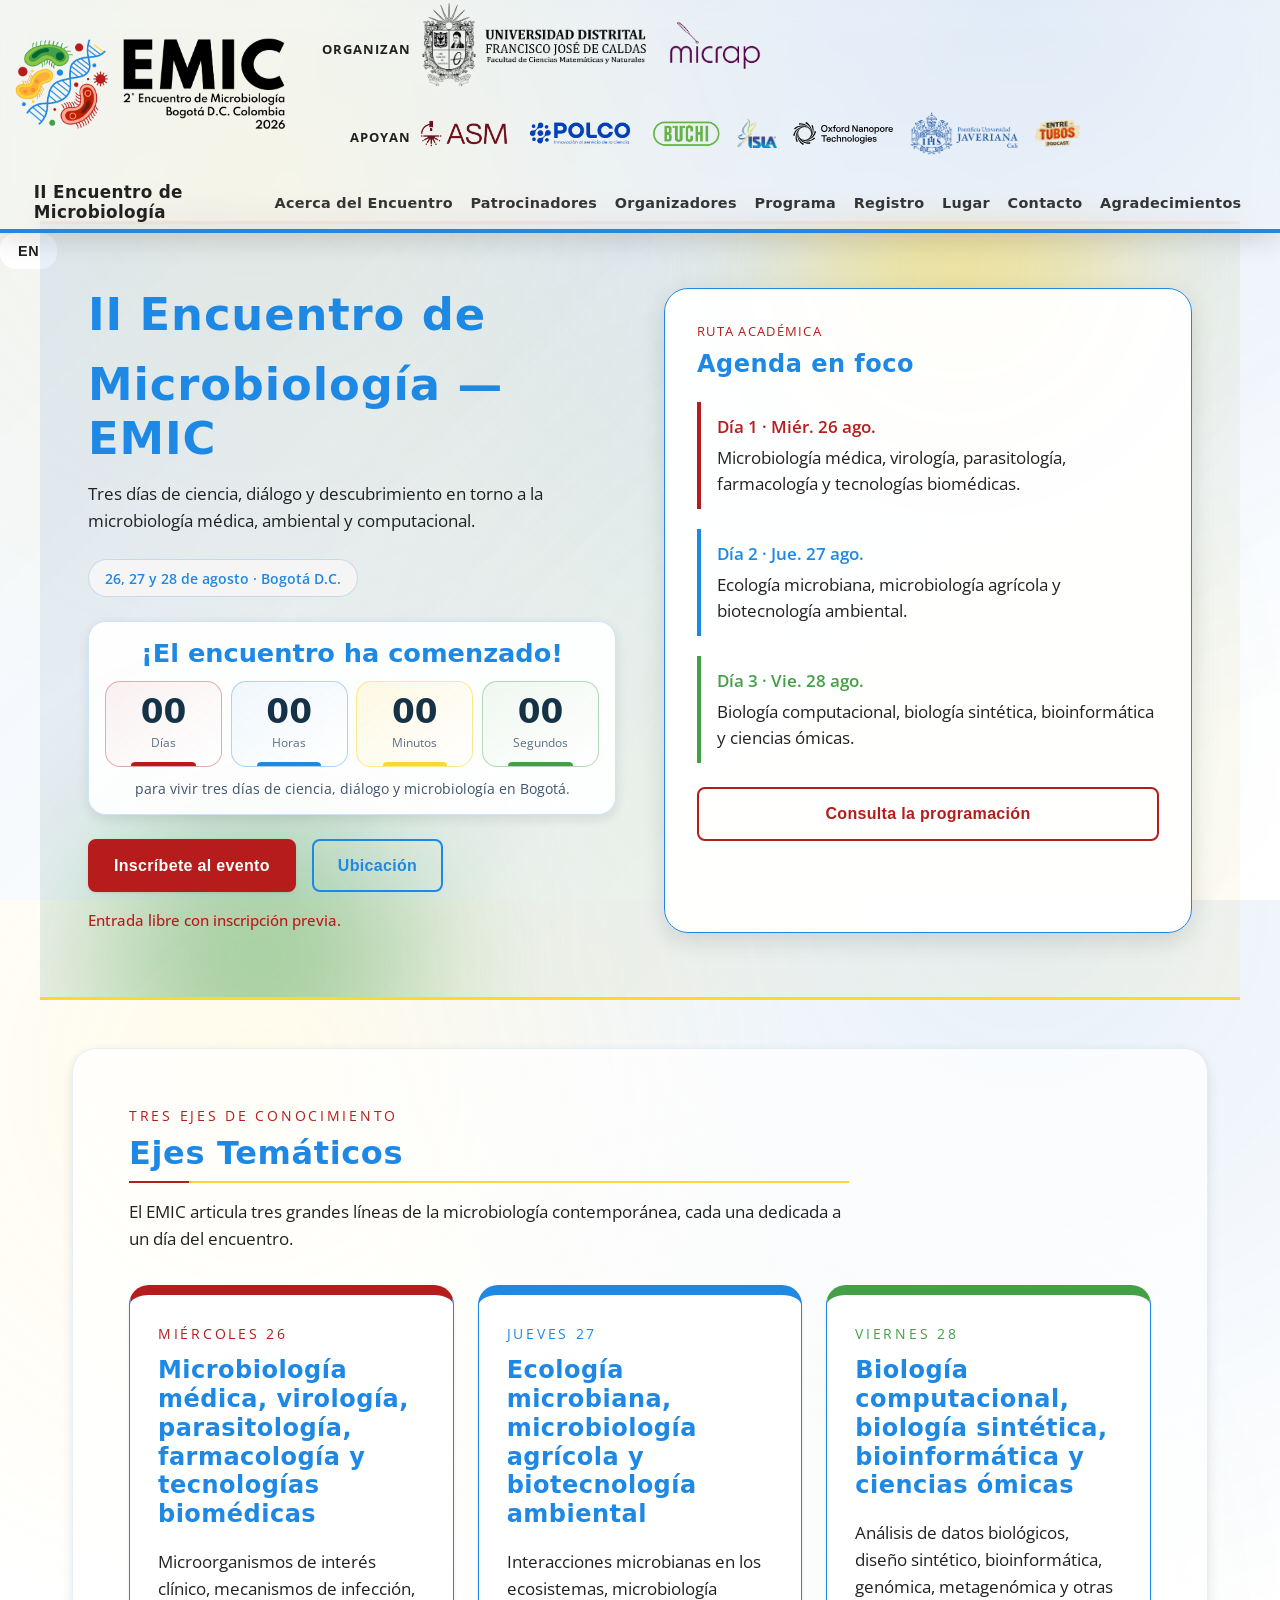
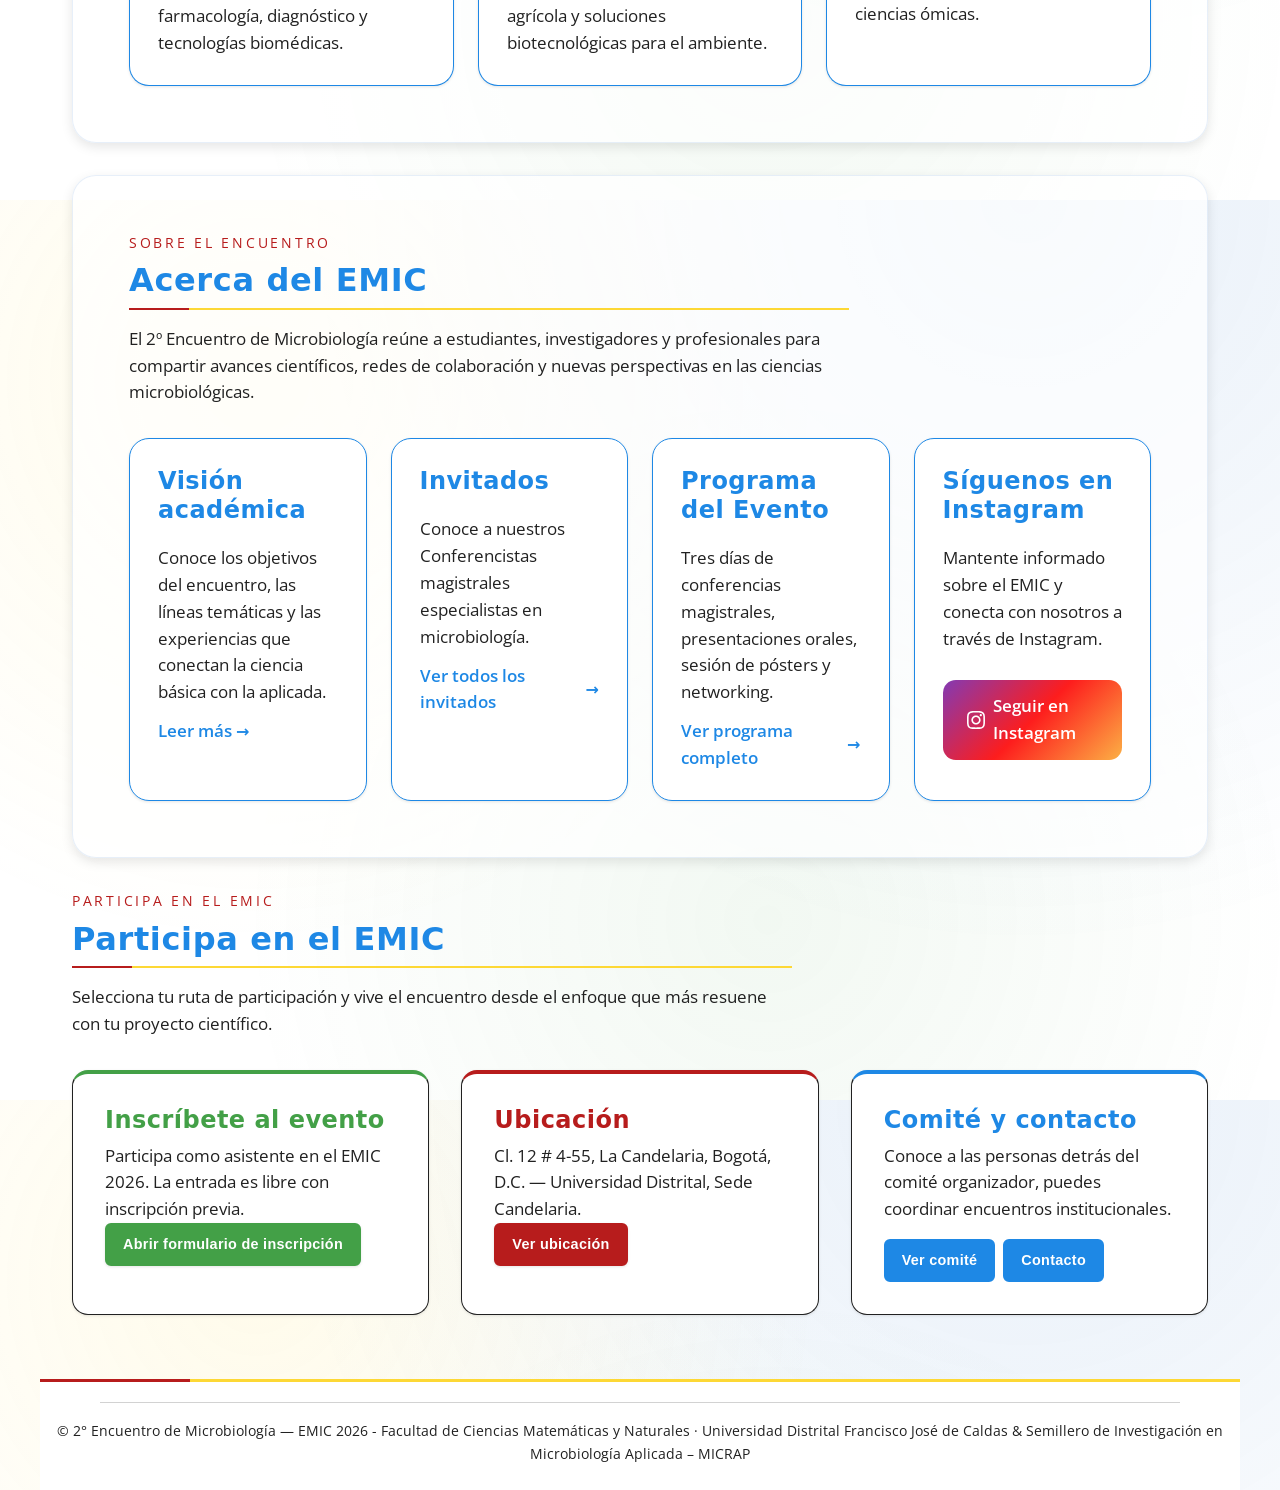
==== docs/index.html @ 9a990c0a "Add files via upload" ====
<!DOCTYPE html>
<html lang="es">
  <head>
    <meta name="google-site-verification" content="OaYf68zBA-YEVvcBliMIGbYDkDjiiesUcR0h8s6vT5M" />
    <meta charset="UTF-8">
    <meta name="viewport" content="width=device-width, initial-scale=1.0">
    <title>EMIC — 2º Encuentro de Microbiología</title>
    <script async src="https://www.googletagmanager.com/gtag/js?id=G-F558G27GN5"></script>
    <script>
      window.dataLayer = window.dataLayer || [];
      function gtag(){dataLayer.push(arguments);}
      gtag('js', new Date());
      gtag('config', 'G-F558G27GN5');
    </script>

  <link rel="preconnect" href="https://fonts.googleapis.com">
  <link rel="preconnect" href="https://fonts.gstatic.com" crossorigin>
  <link href="https://fonts.googleapis.com/css2?family=Montserrat:wght@700;800&family=Open+Sans:wght@400;600&display=swap" rel="stylesheet">

  <link rel="stylesheet" href="styles.css">
  </head>
  
  <body>
    <header>
    <div class="header-logos-container header-logos-emic">

      <div class="logo-emic-box">
        <a href="https://www.instagram.com/emic.col" target="_blank" rel="noopener noreferrer"><img src="images/Emic_Black.png" alt="Logo EMIC II" class="header-logo" style="width: 300px; height: auto;"></a>
      </div>

      <div class="logos-bloques">
        <div class="logos-fila">
          <span class="logos-label">Organizan</span>
          <div class="logos-grupo">
         <a href="https://fnaturales.udistrital.edu.co" target="_blank" rel="noopener noreferrer"><img src="images/UD.png" alt="Universidad Distrital Francisco José de Caldas" class="header-logo logo-organizador" style="width: 230px ;height: auto;"></a>
         <a href="https://www.instagram.com/micrap_ud/" target="_blank" rel="noopener noreferrer"><img src="images/micrap_violet.png" alt="Logo MICRAP" class="header-logo logo-organizador" style="width: 100px ;height: auto;"></a> 
        </div>
        </div>
      <div class="logos-fila">
          <span class="logos-label">Apoyan</span>
           <div class="logos-grupo">
          <a href="https://asm.org" target="_blank" rel="noopener noreferrer"><img src="images/ASM.png" alt="American Society for Microbiology" class="header-logo logo-organizador" style="width: 90px ;height: auto;"></a>
          <a href="https://www.polco.com.co/" target="_blank" rel="noopener noreferrer"><img src="images/polco.png" alt="polco" class="header-logo logo-apoyo" style="width: 110px ;height: auto;"></a>
          <a href="https://www.polco.com.co/marcas" target="_blank" rel="noopener noreferrer"><img src="images/Buchi.png" alt="Logotipo_buchi" class="header-logo logo-apoyo" style="width: 70px ;height: auto;"></a>
          <a href="https://islasas.com/" target="_blank" rel="noopener noreferrer"><img src="images/LOGO ISLA.png" alt="Logotipo_Isla" class="header-logo logo-apoyo" style="width: 40px ;height: auto;"></a>
          <a href="https://islasas.com/catalogo-isla/" target="_blank" rel="noopener noreferrer"><img src="images/oxfordnanopore.svg" alt="Logotipo_Oxford" class="header-logo logo-apoyo" style="width: 100px ;height: auto;"></a>
          <a href="https://www.javerianacali.edu.co/" target="_blank" rel="noopener noreferrer"><img src="images/javeriana" alt="Logotipo_Oxford" class="header-logo logo-apoyo" style="width: 110px ;height: auto;"></a>
          <a href="https://open.spotify.com/show/5naWOFTRKINfM2EwAotxta?si=c60ed6004af44d29" target="_blank" rel="noopener noreferrer"><img src="images/Logotipo_EntreTubosPodcast.png" alt="Logotipo_EntreTubosPodcast" class="header-logo logo-apoyo" style="width: 45px ;height: auto;"></a>

        </div>
        </div> 
      </div>
    </div>

    <nav>
      <div class="nav-brand">
        <a href="index.html"><h3 data-i18n="nav.brand">2° Encuentro de Microbiología</h3></a>
      </div>

      <div class="nav-menu" id="nav-menu">
        <ul>
          <li><a href="acerca.html" data-i18n="nav.about">Acerca</a></li>
        <!--  <li><a href="multimedia.html" data-i18n="nav.media">Medios Visuales</a></li> -->
          <li><a href="patrocinadores.html" data-i18n="nav.sponsor">Patrocinadores</a></li>
         <!-- <li><a href="invitados.html" data-i18n="nav.guests">Invitados</a></li> -->
          <li><a href="comite.html" data-i18n="nav.committee">Organizadores</a></li>
          <li><a href="programa.html" data-i18n="nav.program">Programa</a></li>
          <li><a href="registro.html" data-i18n="nav.register">Registro</a></li>
          <li><a href="lugar.html" data-i18n="nav.location">Lugar</a></li>
          <li><a href="contacto.html" data-i18n="nav.contact">Contacto</a></li>
          <li><a href="agradecimientos.html" data-i18n="nav.agradecimientos">Agradecimientos</a></li>
        </ul>
      </div>
      <div class="nav-toggle" id="nav-toggle">
        <span class="bar"></span><span class="bar"></span><span class="bar"></span>
      </div>
    </nav>
  </header>

    <div class="lang-toggle">
      <button class="lang-btn" id="lang-toggle" aria-label="Switch language">
        <span class="lang-code">ES</span>
      </button>
    </div>  

    <main>

      <!-- HERO -->
      <section class="hero">
        <div class="hero__glow hero__glow--one"></div>
        <div class="hero__glow hero__glow--two"></div>

        <div class="hero__grid">
          <div class="hero__content">
            <h1 data-i18n="home.hero.title">II Encuentro de</h1>
            <h1 data-i18n="home.hero.title2">Microbiología — EMIC</h1>

            <p data-i18n="home.hero.subtitle">
              Tres días de ciencia, diálogo y descubrimiento en torno a la microbiología médica, ambiental y computacional.
            </p>

            <div class="hero__chips">
              <span class="chip" data-i18n="home.hero.chip.date">26, 27 y 28 de agosto · Bogotá D.C.</span>
            </div>

            <!-- CONTADOR REGRESIVO -->
            <div class="countdown" aria-live="polite">
              <p class="countdown__title" data-i18n="home.countdown.title">Faltan solamente</p>

              <div class="countdown__grid" aria-label="Cuenta regresiva para el EMIC 2026">
                <div class="countdown__item">
                  <span class="countdown__value" id="countdown-days">00</span>
                  <span class="countdown__label" data-i18n="home.countdown.days">Días</span>
                </div>

                <div class="countdown__item">
                  <span class="countdown__value" id="countdown-hours">00</span>
                  <span class="countdown__label" data-i18n="home.countdown.hours">Horas</span>
                </div>

                <div class="countdown__item">
                  <span class="countdown__value" id="countdown-minutes">00</span>
                  <span class="countdown__label" data-i18n="home.countdown.minutes">Minutos</span>
                </div>

                <div class="countdown__item">
                  <span class="countdown__value" id="countdown-seconds">00</span>
                  <span class="countdown__label" data-i18n="home.countdown.seconds">Segundos</span>
                </div>
              </div>

              <p class="countdown__text" data-i18n="home.countdown.text">
                para vivir tres días de ciencia, diálogo y microbiología en Bogotá.
              </p>
            </div>

            <div class="cta">
              <a
                class="btn btn--primary"
                href="https://forms.cloud.microsoft/pages/responsepage.aspx?id=74gT1bBqY0OflNVmRKRZcN0ShPMvRe1CgpFfbk8jILRUQVE4VEJOMEJPSzNYQkhDTjdZU1haWFcwTS4u&amp;route=shorturl"
                target="_blank"
                rel="noopener noreferrer"
                data-i18n="home.hero.register"
              >Inscríbete al evento</a>

              <a class="btn btn--outline" href="lugar.html" data-i18n="home.hero.place">Ubicación</a>
            </div>

            <p class="hero__note" data-i18n="home.hero.note">Entrada libre con inscripción previa.</p>
          </div>

          <div class="hero__card">
            <p class="hero__card-eyebrow" data-i18n="home.hero.card.eyebrow">Ruta académica</p>
            <h3 data-i18n="home.hero.card.title">Agenda en foco</h3>

            <ul class="hero__agenda">
              <li class="agenda-day agenda-day--1">
                <span class="agenda__time" data-i18n="home.hero.card.day1.title">Día 1 · Mié. 26 ago.</span>
                <p data-i18n="home.hero.card.day1.text">
                  Microbiología médica, virología, parasitología, farmacología y tecnologías biomédicas.
                </p>
              </li>

              <li class="agenda-day agenda-day--2">
                <span class="agenda__time" data-i18n="home.hero.card.day2.title">Día 2 · Jue. 27 ago.</span>
                <p data-i18n="home.hero.card.day2.text">
                  Ecología microbiana, microbiología agrícola y biotecnología ambiental.
                </p>
              </li>

              <li class="agenda-day agenda-day--3">
                <span class="agenda__time" data-i18n="home.hero.card.day3.title">Día 3 · Vie. 28 ago.</span>
                <p data-i18n="home.hero.card.day3.text">
                  Biología computacional, biología sintética, bioinformática y ciencias ómicas.
                </p>
              </li>
            </ul>

            <a class="btn btn--outline-alt hero__link" href="programa.html" data-i18n="home.hero.card.cta">
              Consulta la programación
            </a>
          </div>
        </div>
      </section>

      <!-- EJES TEMÁTICOS -->
      <section class="section section--muted">
        <div class="section__header">
          <p class="section__eyebrow" data-i18n="home.axes.eyebrow">Tres ejes de conocimiento</p>
          <h2 data-i18n="home.axes.title">Ejes temáticos</h2>
          <p data-i18n="home.axes.text">
            El EMIC articula tres grandes líneas de la microbiología contemporánea, cada una dedicada a un día del encuentro.
          </p>
        </div>

        <div class="feature-grid">
          <div class="feature-card" style="border-top:10px solid var(--emic-red);">
            <div class="card__badge" style="color:var(--emic-red);" data-i18n="home.axes.eje1.badge">Miércoles 26</div>
            <h3 data-i18n="home.axes.eje1.title">
              Microbiología médica, virología, parasitología, farmacología y tecnologías biomédicas
            </h3>
            <p data-i18n="home.axes.eje1.text">
              Microorganismos de interés clínico, mecanismos de infección, farmacología, diagnóstico y tecnologías biomédicas.
            </p>
          </div>

          <div class="feature-card" style="border-top:10px solid var(--emic-blue);">
            <div class="card__badge" style="color:var(--emic-blue);" data-i18n="home.axes.eje2.badge">Jueves 27</div>
            <h3 data-i18n="home.axes.eje2.title">
              Ecología microbiana, microbiología agrícola y biotecnología ambiental
            </h3>
            <p data-i18n="home.axes.eje2.text">
              Interacciones microbianas en los ecosistemas, microbiología agrícola y soluciones biotecnológicas para el ambiente.
            </p>
          </div>

          <div class="feature-card" style="border-top:10px solid var(--emic-green);">
            <div class="card__badge" style="color:var(--emic-green);" data-i18n="home.axes.eje3.badge">Viernes 28</div>
            <h3 data-i18n="home.axes.eje3.title">
              Biología computacional, biología sintética, bioinformática y ciencias ómicas
            </h3>
            <p data-i18n="home.axes.eje3.text">
              Análisis de datos biológicos, diseño sintético, bioinformática, genómica, metagenómica y otras ciencias ómicas.
            </p>
          </div>
        </div>
      </section>

      <!-- ACERCA -->
      <section class="section section--muted" style="margin-top:2rem;">
        <div class="section__header">
          <p class="section__eyebrow" data-i18n="home.about.eyebrow">Sobre el encuentro</p>
          <h2 data-i18n="home.about.title">Acerca del EMIC</h2>
          <p data-i18n="home.about.text">El 2º Encuentro de Microbiología reúne a estudiantes, investigadores y profesionales para compartir avances científicos, redes de colaboración y nuevas perspectivas en las ciencias microbiológicas.</p>
        </div>
        <div class="feature-grid">
          <a class="feature-card" href="acerca.html">
            <h3 data-i18n="home.about.card1.title">Visión académica</h3>
            <p data-i18n="home.about.card1.text">Conoce los objetivos del encuentro, las líneas temáticas y las experiencias que conectan la ciencia básica con la aplicada.</p>
            <span class="feature-card__link" data-i18n="home.about.card1.link">Leer más</span>
          </a>
          <a class="feature-card" href="invitados.html">
            <h3 data-i18n="home.guests.title">Invitados</h3>
            <p data-i18n="home.guests.text">Conoce a nuestros conferencistas magistrales especialistas en microbiología.</p>
            <span class="feature-card__link" data-i18n="home.guests.view">Ver invitados</span>
          </a>
          <a class="feature-card" href="programa.html">
            <h3 data-i18n="home.program.title">Programa del Evento</h3>
            <p data-i18n="home.program.text">Tres días de conferencias magistrales, presentaciones orales, sesión de pósters y networking.</p>
            <span class="feature-card__link" data-i18n="home.program.view">Ver programa completo</span>
            </a>
        
 
    <div class="feature-card" style="cursor:default;">
            <h3 data-i18n="home.participate.instagram.title">Síguenos en Instagram</h3>
            <p data-i18n="home.participate.instagram.text">Mantente informado sobre el EMIC y conecta con nosotros a través de Instagram</p>
             <a href="https://www.instagram.com/emic.col/" target="_blank" rel="noopener noreferrer" class="instagram-btn" data-i18n="location.instagram.btn">
          <svg xmlns="http://www.w3.org/2000/svg" viewBox="0 0 24 24" aria-hidden="true">
            <path d="M12 2.163c3.204 0 3.584.012 4.85.07 3.252.148 4.771 1.691 4.919 4.919.058 1.265.069 1.645.069 4.849 0 3.205-.012 3.584-.069 4.849-.149 3.225-1.664 4.771-4.919 4.919-1.266.058-1.644.07-4.85.07-3.204 0-3.584-.012-4.849-.07-3.26-.149-4.771-1.699-4.919-4.92-.058-1.265-.07-1.644-.07-4.849 0-3.204.013-3.583.07-4.849.149-3.227 1.664-4.771 4.919-4.919 1.266-.057 1.645-.069 4.849-.069zm0-2.163c-3.259 0-3.667.014-4.947.072-4.358.2-6.78 2.618-6.98 6.98-.059 1.281-.073 1.689-.073 4.948 0 3.259.014 3.668.072 4.948.2 4.358 2.618 6.78 6.98 6.98 1.281.058 1.689.072 4.948.072 3.259 0 3.668-.014 4.948-.072 4.354-.2 6.782-2.618 6.979-6.98.059-1.28.073-1.689.073-4.948 0-3.259-.014-3.667-.072-4.947-.196-4.354-2.617-6.78-6.979-6.98-1.281-.059-1.69-.073-4.949-.073zm0 5.838c-3.403 0-6.162 2.759-6.162 6.162s2.759 6.163 6.162 6.163 6.162-2.759 6.162-6.163c0-3.403-2.759-6.162-6.162-6.162zm0 10.162c-2.209 0-4-1.79-4-4 0-2.209 1.791-4 4-4s4 1.791 4 4c0 2.21-1.791 4-4 4zm6.406-11.845c-.796 0-1.441.645-1.441 1.44s.645 1.44 1.441 1.44c.795 0 1.439-.645 1.439-1.44s-.644-1.44-1.439-1.44z"/>
          </svg>
          Seguir en Instagram
          </a>
            </div>
          </div>
      </section>

      <!-- PARTICIPA -->
      <section class="section section--participate">
        <div class="section__header">
          <p class="section__eyebrow" data-i18n="home.participate.eyebrow">Participa en el EMIC</p>
          <h2 data-i18n="home.participate.title">Participa en el EMIC</h2>
          <p data-i18n="home.participate.text">Selecciona tu ruta de participación y vive el encuentro desde el enfoque que más resuene con tu proyecto científico.</p>
        </div>

        <div class="grid grid-3">
         <div class="card card--accent" style="--color-accent: #43A047; --accent-color: #43A047; border-top: 4px solid #43A047 !important;">
            <h3 data-i18n="home.participate.registration.title" style="color: #43A047 !important;">Inscríbete al evento</h3>
            <p data-i18n="home.participate.registration.text" style="color: #212121 !important;">
              Participa como asistente en el EMIC 2026. La entrada es libre con inscripción previa.
            </p>
            <a
              class="btn btn--primary btn--sm"
              href="https://forms.cloud.microsoft/pages/responsepage.aspx?id=74gT1bBqY0OflNVmRKRZcN0ShPMvRe1CgpFfbk8jILRUQVE4VEJOMEJPSzNYQkhDTjdZU1haWFcwTS4u&amp;route=shorturl"
              target="_blank"
              rel="noopener noreferrer"
              data-i18n="home.participate.registration.more"
              style="background-color: #43A047 !important; border-color: #43A047 !important; color: white !important;"
            >Abrir formulario de inscripción</a>
          </div>

         <div class="card card--accent" style="--color-accent: #B71C1C; --accent-color: #B71C1C; border-top: 4px solid #B71C1C !important;">
            <h3 data-i18n="home.participate.location.title" style="color: #B71C1C !important;">Ubicación</h3>
            <p data-i18n="home.participate.location.text" style="color: #212121 !important;">
              Cl. 12 # 4-55, La Candelaria, Bogotá, D.C. — Universidad Distrital, Sede Candelaria.
            </p>
            <a
              class="btn btn--primary btn--sm"
              href="lugar.html"
              data-i18n="home.participate.location.view"
              style="background-color: #B71C1C !important; border-color: #B71C1C !important; color: white !important;"
            >Ver ubicación</a>
          </div>

         <div class="card card--accent" style="--color-accent: #1E88E5; --accent-color: #1E88E5; border-top: 4px solid #1E88E5 !important;">
    <h3 data-i18n="home.participate.committee.title" style="color: #1E88E5 !important;">Comité y contacto</h3>
            <p data-i18n="home.participate.committee.text" style="color: #212121 !important;" >Conoce a las personas detrás del comité organizador, puedes coordinar encuentros institucionales.</p>
            <div class="card__links">
              <a class="btn btn--outline btn--sm" href="comite.html"   data-i18n="home.participate.committee.link1"
              style="background-color: #1E88E5 !important; border-color: #1E88E5 !important; color: white !important;">
            Ver comité</a>
              <a class="btn btn--outline btn--sm" href="contacto.html" data-i18n="home.participate.committee.link2"
                          style="background-color: #1E88E5 !important; border-color: #1E88E5 !important; color: white !important;">
            Contacto</a>
            </div>
          </div>
        </div>
      </section>

    </main>

    <footer style="padding: 20px 0; text-align: center; width: 100%;">
    <hr style="border: none; border-top: 1px solid #212121; opacity: 0.2; margin: 0 auto 1rem auto; width: 90%;">
    <div style="font-family: 'Open Sans', Arial, sans-serif; color: #616161; font-size: 14px;">
      <p data-i18n="footer.copyright" style="margin: 5px 0;">© 2° Encuentro de Microbiología — EMIC 2026 -Facultad de Ciencias Matemáticas y Naturales · Universidad Distrital Francisco José de Caldas & Semillero de Investigación en Microbiología Aplicada – MICRAP</p>
    </div>
  </footer>

    <script>
      const translations = {
        es: {
          'nav.brand': 'II Encuentro de Microbiología',
          'nav.about': 'Acerca del Encuentro',
          'nav.media': 'Medios Visuales',
          'nav.sponsor': 'Patrocinadores',
          'nav.guests': 'Invitados',
          'nav.program': 'Programa',
          'nav.register': 'Registro',
          'nav.location': 'Lugar',
          'nav.committee': 'Organizadores',
          'nav.contact': 'Contacto',
          'nav.agradecimientos': 'Agradecimientos',
          
          'home.hero.title': ' II Encuentro de',
          'home.hero.title2': 'Microbiología — EMIC',
          'home.hero.subtitle': 'Tres días de ciencia, diálogo y descubrimiento en torno a la microbiología médica, ambiental y computacional.',
          'home.hero.chip.date': '26, 27 y 28 de agosto · Bogotá D.C.',
          'home.hero.chip.orgs': 'EMIC · Encuentro de Microbiología',
          'home.countdown.title': 'Faltan solamente',
          'home.countdown.started': '¡El encuentro ha comenzado!',
          'home.countdown.days': 'Días',
          'home.countdown.hours': 'Horas',
          'home.countdown.minutes': 'Minutos',
          'home.countdown.seconds': 'Segundos',
          'home.countdown.text': 'para vivir tres días de ciencia, diálogo y microbiología en Bogotá.',
          'home.hero.stat1.value': '+12', 'home.hero.stat1.label': 'Ponencias magistrales',
          'home.hero.stat2.value': '+20', 'home.hero.stat2.label': 'Ponencias orales',
          'home.hero.stat3.value': '03', 'home.hero.stat3.label': 'Sesiones de póster, una por eje',
          'home.hero.card.eyebrow': 'Ruta académica',
          'home.hero.card.title': 'Agenda en foco',
          'home.hero.card.day1.title': 'Día 1 · Miér. 26 ago.',
          'home.hero.card.day1.text': 'Microbiología médica, virología, parasitología, farmacología y tecnologías biomédicas.',
          'home.hero.card.day2.title': 'Día 2 · Jue. 27 ago.',
          'home.hero.card.day2.text': 'Ecología microbiana, microbiología agrícola y biotecnología ambiental.',
          'home.hero.card.day3.title': 'Día 3 · Vie. 28 ago.',
          'home.hero.card.day3.text': 'Biología computacional, biología sintética, bioinformática y ciencias ómicas.',
          'home.hero.card.cta': 'Consulta la programación',
          'home.hero.register': 'Inscríbete al evento',
          'home.hero.program': 'Ver programa',
          'home.hero.place': 'Ubicación',
          'home.hero.note': 'Entrada libre con inscripción previa.',
          'home.axes.eyebrow': 'Tres ejes de conocimiento',
          'home.axes.title': 'Ejes Temáticos',
          'home.axes.text': 'El EMIC articula tres grandes líneas de la microbiología contemporánea, cada una dedicada a un día del encuentro.',
          'home.axes.eje1.badge': 'Miércoles 26',
          'home.axes.eje1.title': 'Microbiología médica, virología, parasitología, farmacología y tecnologías biomédicas',
          'home.axes.eje1.text': 'Microorganismos de interés clínico, mecanismos de infección, farmacología, diagnóstico y tecnologías biomédicas.',
          'home.axes.eje2.badge': 'Jueves 27',
          'home.axes.eje2.title': 'Ecología microbiana, microbiología agrícola y biotecnología ambiental',
          'home.axes.eje2.text': 'Interacciones microbianas en los ecosistemas, microbiología agrícola y soluciones biotecnológicas para el ambiente.',
          'home.axes.eje3.badge': 'Viernes 28',
          'home.axes.eje3.title': 'Biología computacional, biología sintética, bioinformática y ciencias ómicas',
          'home.axes.eje3.text': 'Análisis de datos biológicos, diseño sintético, bioinformática, genómica, metagenómica y otras ciencias ómicas.',
          'home.about.eyebrow': 'Sobre el encuentro',
          'home.about.title': 'Acerca del EMIC',
          'home.about.text': 'El 2º Encuentro de Microbiología reúne a estudiantes, investigadores y profesionales para compartir avances científicos, redes de colaboración y nuevas perspectivas en las ciencias microbiológicas.',
          'home.about.card1.title': 'Visión académica',
          'home.about.card1.text': 'Conoce los objetivos del encuentro, las líneas temáticas y las experiencias que conectan la ciencia básica con la aplicada.',
          'home.about.card1.link': 'Leer más',
          'home.guests.title': 'Invitados',
          'home.guests.text': 'Conoce a nuestros Conferencistas magistrales especialistas en microbiología.',
          'home.guests.view': 'Ver todos los invitados',
          'home.program.title': 'Programa del Evento',
          'home.program.text': 'Tres días de conferencias magistrales, presentaciones orales, sesión de pósters y networking.',
          'home.program.view': 'Ver programa completo',
          'home.participate.instagram.title': 'Síguenos en Instagram',
          'home.participate.instagram.text': 'Mantente informado sobre el EMIC y conecta con nosotros a través de Instagram.',
          'home.location.instagram.btn': 'Seguir en Instagram',
          
          'home.participate.eyebrow': 'Participa en el EMIC',
          'home.participate.title': 'Participa en el EMIC',


          'home.participate.text': 'Selecciona tu ruta de participación y vive el encuentro desde el enfoque que más resuene con tu proyecto científico.',
          'home.participate.registration.title': 'Inscríbete al evento',
          'home.participate.registration.text': 'Participa como asistente en el EMIC 2026. La entrada es libre con inscripción previa.',
          'home.participate.registration.more': 'Abrir formulario de inscripción',
          'home.participate.location.title': 'Ubicación',
          'home.participate.location.text': 'Cl. 12 # 4-55, La Candelaria, Bogotá, D.C. — Universidad Distrital, Sede Candelaria.',
          'home.participate.location.view': 'Ver ubicación',
          'home.participate.committee.title': 'Comité y contacto',
          'home.participate.committee.text': 'Conoce a las personas detrás del comité organizador, puedes coordinar encuentros institucionales.',
          'home.participate.committee.link1': 'Ver comité',
          'home.participate.committee.link2': 'Contacto',
         'footer.copyright':  '© 2° Encuentro de Microbiología — EMIC 2026 - Facultad de Ciencias Matemáticas y Naturales · Universidad Distrital Francisco José de Caldas & Semillero de Investigación en Microbiología Aplicada – MICRAP',
        },
        en: {
          'nav.brand':     '2° Microbiology Meeting',
        'nav.about':       'About the Meeting',
        'nav.media':       'Visual Media',
        'nav.sponsor':     'Sponsors',
        'nav.guests':      'Guests',
        'nav.program':     'Program',
        'nav.register':    'Registration',
        'nav.location':    'Location',
        'nav.committee':   'Organizers',
        'nav.contact':     'Contact',
        'nav.agradecimientos': 'Acknowledgments',

          'home.hero.title': '2nd Microbiology',
          'home.hero.title2': 'Meeting — EMIC',
          'home.hero.subtitle': 'Three days of science, dialogue and discovery around medical, environmental and computational microbiology.',
          'home.hero.chip.date': 'August 26, 27 & 28 · Bogotá D.C.',
          'home.hero.chip.orgs': 'EMIC · Microbiology Meeting',
          'home.countdown.title': 'Time remaining',
          'home.countdown.started': 'The meeting has begun!',
          'home.countdown.days': 'Days',
          'home.countdown.hours': 'Hours',
          'home.countdown.minutes': 'Minutes',
          'home.countdown.seconds': 'Seconds',
          'home.countdown.text': 'until three days of science, dialogue and microbiology in Bogotá.',
          'home.hero.stat1.value': '+12', 'home.hero.stat1.label': 'Keynote presentations',
          'home.hero.stat2.value': '+20', 'home.hero.stat2.label': 'Oral presentations',
          'home.hero.stat3.value': '03', 'home.hero.stat3.label': 'Poster sessions, one per track',
          'home.hero.card.eyebrow': 'Academic track',
          'home.hero.card.title': 'Agenda highlights',
          'home.hero.card.day1.title': 'Day 1 · Wed. Aug. 26',
          'home.hero.card.day1.text': 'Medical microbiology, virology, parasitology, pharmacology and biomedical technologies.',
          'home.hero.card.day2.title': 'Day 2 · Thu. Aug. 27',
          'home.hero.card.day2.text': 'Microbial ecology, agricultural microbiology and environmental biotechnology.',
          'home.hero.card.day3.title': 'Day 3 · Fri. Aug. 28',
          'home.hero.card.day3.text': 'Computational biology, synthetic biology, bioinformatics and omics sciences.',
          'home.hero.card.cta': 'View the program',
          'home.hero.register': 'Register for the event',
          'home.hero.program': 'View program',
          'home.hero.place': 'Location',
          'home.hero.note': 'Free admission with prior registration.',
          'home.axes.eyebrow': 'Three areas of knowledge',
          'home.axes.title': 'Thematic Tracks',
          'home.axes.text': 'EMIC brings together three major lines of contemporary microbiology, each dedicated to one day of the meeting.',
          'home.axes.eje1.badge': 'Wednesday 26',
          'home.axes.eje1.title': 'Medical microbiology, virology, parasitology, pharmacology and biomedical technologies',
          'home.axes.eje1.text': 'Clinically relevant microorganisms, infection mechanisms, pharmacology, diagnostics and biomedical technologies.',
          'home.axes.eje2.badge': 'Thursday 27',
          'home.axes.eje2.title': 'Microbial ecology, agricultural microbiology and environmental biotechnology',
          'home.axes.eje2.text': 'Microbial interactions in ecosystems, agricultural microbiology and biotechnological solutions for the environment.',
          'home.axes.eje3.badge': 'Friday 28',
          'home.axes.eje3.title': 'Computational biology, synthetic biology, bioinformatics and omics sciences',
          'home.axes.eje3.text': 'Biological data analysis, synthetic design, bioinformatics, genomics, metagenomics and other omics sciences.',
          'home.about.eyebrow': 'About the meeting',
          'home.about.title': 'About EMIC',
          'home.about.text': 'The 2nd Microbiology Meeting brings together students, researchers and professionals to share advances, networks and new perspectives in microbiological sciences.',
          'home.about.card1.title': 'Academic vision',
          'home.about.card1.text': 'Learn about the meeting objectives, thematic tracks and experiences connecting basic and applied science.',
          'home.about.card1.link': 'Read more',
          'home.guests.title': 'Guests',
          'home.guests.text': 'Meet our keynote speakers, who are specialists in microbiology.',
          'home.guests.view': 'View all guests',
          'home.program.title': 'Event Program',
          'home.program.text': 'Three days of keynote lectures, oral presentations, poster sessions and networking.',
          'home.program.view': 'View full program',

          'home.participate.instagram.title': 'Follow us on Instagram',
          'home.participate.instagram.text': 'Stay informed about EMIC and connect with us on Instagram.',
          'home.location.instagram.btn': 'Follow on Instagram',

          'home.participate.text': 'Choose your participation path and experience the meeting from the perspective that best resonates with your scientific project.',
          'home.participate.registration.title': 'Register for the event',
          'home.participate.registration.text': 'Attend EMIC 2026 free of charge with prior registration.',
          'home.participate.registration.more': 'Open registration form',
          'home.participate.location.title': 'Location',
          'home.participate.location.text': 'Cl. 12 # 4-55, La Candelaria, Bogotá, D.C. — Universidad Distrital, Candelaria Campus.',
          'home.participate.location.view': 'View location',
          'home.participate.committee.title': 'Committee and Contact',
          'home.participate.committee.text': 'Meet the people behind the organizing committee and coordinate institutional meetings.',
          'home.participate.committee.link1': 'View committee',
          'home.participate.committee.link2': 'Contact',
          'footer.copyright': '© 2nd Microbiology Meeting — EMIC 2026 - Facultad de Ciencias Matemáticas y Naturales · Universidad Distrital Francisco José de Caldas & Semillero de Investigación en Microbiología Aplicada – MICRAP',
        }
      };

      // Inicio del EMIC: 26 de agosto de 2026 a las 8:00 a. m., hora de Bogotá.
      // Para cambiar la hora, modifica únicamente esta fecha ISO.
      const EVENT_START = new Date('2026-08-26T08:00:00-05:00').getTime();
      let countdownTimer = null;

      function updateCountdown() {
        const distance = EVENT_START - Date.now();
        const remaining = Math.max(0, distance);

        const days = Math.floor(remaining / (1000 * 60 * 60 * 24));
        const hours = Math.floor((remaining / (1000 * 60 * 60)) % 24);
        const minutes = Math.floor((remaining / (1000 * 60)) % 60);
        const seconds = Math.floor((remaining / 1000) % 60);

        const values = {
          'countdown-days': days,
          'countdown-hours': hours,
          'countdown-minutes': minutes,
          'countdown-seconds': seconds
        };

        Object.entries(values).forEach(([id, value]) => {
          const element = document.getElementById(id);
          if (element) element.textContent = String(value).padStart(2, '0');
        });

        const title = document.querySelector('[data-i18n="home.countdown.title"]');
        if (title && distance <= 0) {
          title.textContent = translations[currentLang]?.['home.countdown.started'] || '¡El encuentro ha comenzado!';
        }

        if (distance <= 0 && countdownTimer) {
          clearInterval(countdownTimer);
          countdownTimer = null;
        }
      }

      function getSavedLanguage() {
        try {
          return localStorage.getItem('lang') || 'es';
        } catch (error) {
          return 'es';
        }
      }

      function saveLanguage(lang) {
        try {
          localStorage.setItem('lang', lang);
        } catch (error) {
          // La traducción sigue funcionando aunque el navegador bloquee localStorage.
        }
      }

      let currentLang = getSavedLanguage();
    document.documentElement.lang = currentLang;

    function translate(lang) {
      const elements = document.querySelectorAll('[data-i18n]');
      elements.forEach(element => {
        const key = element.getAttribute('data-i18n');
        if (translations[lang] && translations[lang][key]) {
          element.innerHTML = translations[lang][key];
        }
      });

      const langBtn = document.getElementById('lang-toggle');
      if (langBtn) {
        const langCode = langBtn.querySelector('.lang-code');
        if (langCode) langCode.textContent = lang === 'es' ? 'EN' : 'ES';
      }

      document.documentElement.lang = lang;
      saveLanguage(lang);
      updateCountdown();
    }

    translate(currentLang);
    countdownTimer = window.setInterval(updateCountdown, 1000);

    const langToggle = document.getElementById('lang-toggle');
    if (langToggle) {
      langToggle.addEventListener('click', () => {
        currentLang = currentLang === 'es' ? 'en' : 'es';
        translate(currentLang);
      });
    }

    const navToggle = document.getElementById('nav-toggle');
    const navMenu = document.getElementById('nav-menu');

    if (navToggle && navMenu) {
      navToggle.addEventListener('click', () => {
        navMenu.classList.toggle('active');
        navToggle.classList.toggle('active');
      });
    }

    document.querySelectorAll('.nav-menu a').forEach(link => {
      link.addEventListener('click', () => {
        if (navMenu) navMenu.classList.remove('active');
        if (navToggle) navToggle.classList.remove('active');
      });
    });

    document.addEventListener('click', (e) => {
      if (navMenu && navToggle && !navMenu.contains(e.target) && !navToggle.contains(e.target) && (!langToggle || !langToggle.contains(e.target))) {
        navMenu.classList.remove('active');
        navToggle.classList.remove('active');
      }
    });
    document.querySelectorAll('.agenda-day').forEach(day => {
  day.addEventListener('click', () => {
    document.querySelectorAll('.agenda-day').forEach(item => {
      item.classList.remove('is-selected');
    });

    day.classList.add('is-selected');
  });
});
    </script>
  </body>
---- docs/styles.css ----
/* ====== Variables y resets ====== */
:root {
  /* ── Paleta EMIC II (extraída del logo oficial) ── */
  --white:          #FFFFFF;
  --black:          #000000;

  /* Colores del logo EMIC */
  --emic-red:       #B71C1C;   /* letra "E" */
  --emic-blue:      #1E88E5;   /* letra "M" / hélice ADN */
  --emic-yellow:    #FDD835;   /* letra "I" */
  --emic-green:     #43A047;   /* letra "C" */

  /* Compatibilidad con variables antiguas */
  --red-dark:       var(--emic-red);
  --blue-dark:      var(--emic-blue);
  --yellow-bright:  var(--emic-yellow);
  --green-bright:   var(var--emic-green);

  /* Neutros - Modo Claro */
  --neutral-50:  #FFFFFF;
  --neutral-400: #F5F5F5;
  --neutral-800: #616161;
  --neutral-900: #212121;

  /* Header oscuro – tono Negro profundo EMIC */
:root {
  --header-bg:   #212121;
  --header-text: #FFFFFF;
}

  /* Tokens de uso - Modo Claro */
  --bg-page:        var(--neutral-50);
  --bg-section:     var(--neutral-900);
  --bg-card:        var(--white);
  --accent-main:    var(--emic-blue);
  --accent-alt:     var(--emic-red);
  --accent-soft:    var(--emic-green);
  --accent-yellow:  var(--emic-yellow);
  --text-main:      var(--neutral-900);
  --text-muted:     var(--neutral-900);
  --border-soft:    var(--neutral-900);
  --border-light:   rgba(21, 101, 192, 0.15);
  --shadow-sm:      0 1px 3px rgba(0, 0, 0, 0.1);
  --shadow-md:      0 4px 12px rgba(0, 0, 0, 0.1);
  --shadow-lg:      0 8px 24px rgba(0, 0, 0, 0.12);
}

* { 
  box-sizing: border-box; 
  margin: 0; 
  padding: 0; 
}

html, body { 
  height: 100%; 
}

body {
  font-family: "Open Sans", system-ui, -apple-system, "Open Sans", sans-serif;
  line-height: 1.6;
  color: var(--text-main);
  background: var(--bg-page);
  background-image:
    radial-gradient(circle at 20% 20%, rgba(253, 216, 53, 0.10), transparent 45%),
    radial-gradient(circle at 80% 0%, rgba(21, 101, 192, 0.10), transparent 55%),
    radial-gradient(circle at 60% 80%, rgba(67, 160, 71, 0.07), transparent 50%);
  position: relative;
  overflow-x: hidden;
  font-size: 1.05rem;
}

body::before {
  content: '';
  position: fixed;
  inset: 0;
  background: linear-gradient(135deg, rgba(21, 101, 192, 0.07), rgba(0, 0, 0, 0));
  opacity: 0.8;
  pointer-events: none;
  z-index: -1;
}

/* Fondo limpio sin elementos decorativos - diseño académico */
html, body { 
  height: 100%; 
}

body {
  font-family: "Open Sans", system-ui, -apple-system, sans-serif;
  line-height: 1.6;
  color: var(--text-main);
  background: var(--bg-page);
  background-image:
    radial-gradient(circle at 20% 20%, rgba(253, 216, 53, 0.10), transparent 45%),
    radial-gradient(circle at 80% 0%, rgba(21, 101, 192, 0.10), transparent 55%),
    radial-gradient(circle at 60% 80%, rgba(67, 160, 71, 0.07), transparent 50%);
  position: relative;
  overflow-x: hidden;
  font-size: 1.05rem;
}

body::before {
  content: '';
  position: fixed;
  inset: 0;
  background: linear-gradient(135deg, rgba(21, 101, 192, 0.07), rgba(0, 0, 0, 0));
  opacity: 0.8;
  pointer-events: none;
  z-index: -1;
}

/* ====== Tipografías ====== */

/* Títulos y navegación */
h1, h2, h3, h4, h5, h6, nav a {
  font-family: "Montserrat Bold", system-ui, -apple-system, sans-serif;
  letter-spacing: 0.02em;
  line-height: 1.2;
}

/* Título principal */
h1 { 
  font-size: clamp(2rem, 4vw, 2.8rem);
  margin-bottom: 1rem;
  color: var(--accent-main);
  font-weight: 700;
}

/* Subtítulos principales */
h2 { 
  font-size: clamp(1.6rem, 3vw, 2rem);
  margin-bottom: 1rem;
  color: var(--accent-main);
  font-weight: 700;
  border-bottom: 2px solid var(--yellow-bright);
  padding-bottom: 0.5rem;
  position: relative;
}

h2::after {
  content: '';
  position: absolute;
  bottom: -2px;
  left: 0;
  width: 60px;
  height: 2px;
  background: var(--red-dark);
}

/* Subtítulos secundarios */
h3 {
  font-size: clamp(1.3rem, 2.5vw, 1.5rem);
  margin-bottom: 0.5rem;
  color: var(--accent-main);
  font-weight: 700;
}

/* Cuerpo de texto */
p { 
  font-family: "Open Sans", system-ui, -apple-system, sans-serif;
  color: var(--text-muted);
  font-size: 1.05rem;
}

/* Footer y textos adicionales */
footer, .org-logos-text {
  font-family: "Open Sans", system-ui, -apple-system, sans-serif;
}

/* ====== Navbar - Header oscuro ====== */
header {
  position: sticky; 
  top: 0; 
  z-index: 50;
  background: var(--header-bg);
  backdrop-filter: blur(15px);
  border-bottom: 4px solid #1E88E5;
  box-shadow: var(--shadow-lg);
}

.header-logos {
  max-width: 1200px;
  margin: 0 auto;
  padding: 1.5rem 2rem 1rem;
  border-bottom: 1px solid rgba(255, 255, 255, 0.1);
  position: relative;
  display: flex;
  justify-content: space-between;
  align-items: center;
}

.header-logos::after {
  content: '';
  position: absolute;
  bottom: 0;
  left: 0;
  width: 100px;
  height: 2px;
  background: var(--yellow-bright);
}

.header-logos-container {
  display: flex;
  align-items: center;
  justify-content: center;
  gap: 2rem;
  flex-wrap: wrap;
  width: 100%;
}

.logos-grupo {
  display: flex;
  align-items: center;
  gap: 1rem;
  flex-wrap: wrap;
}

.logos-label {
  color: #212121;
  font-weight: 700;
  font-size: 0.8rem;
  text-transform: uppercase;
  letter-spacing: 0.08em;
}

.logos-separador {
  width: 1px;
  height: 60px;
  background: rgba(255, 255, 255, 0.35);
}

/* ====== Ajuste de distribución header EMIC II ====== */

.header-logos-emic {
  display: flex;
  align-items: center;
  justify-content: center;
  gap: 1rem;
  flex-wrap: nowrap;
  width: 100%;
}

.logo-emic-box {
  flex: 0 0 220px;
  display: flex;
  align-items: center;
  justify-content: center;
}

.logos-bloques {
  flex: 1;
  display: flex;
  flex-direction: column;
  gap: 0rem;
  min-width: 0;
}

.logos-fila {
  display: flex;
  align-items: center;
  gap: 0.5rem;
}

.logos-fila .logos-label {
  flex: 0 0 95px;
  text-align: right;
}

.logos-fila .logos-grupo {
  display: flex;
  align-items: center;
  flex-wrap: wrap;
  gap: 0.5rem 1rem;
}

/* Evita que el CSS general vuelva a forzar filtros o tamaños */
.header-logos-emic .header-logo {
  filter: none;
  object-fit: contain;
}

nav { 
  max-width: 1500px; 
  width: 100%;
  margin: 0 auto; 
  padding: 0.45rem 1.2rem; 
  display: flex;
  justify-content: center;
  gap: 1rem;  
  align-items: center;
}

.nav-brand {
  text-decoration: none;
}

.nav-brand a {
  text-decoration: none;
  color: var(--header-text);
  transition: opacity 0.2s ease;
}

.nav-brand a:hover {
  opacity: 0.8;
}

.nav-brand h3 {
  color: var(--header-text);
  font-size: 1.05rem;
  line-height: 1.15;
  font-weight: 700;
  margin: 0;
  max-width: 220px;
}

.nav-menu ul { 
  display: flex; 
  flex-wrap: nowrap; 
  gap: 0.5rem; 
  list-style: none; 
  align-items: center; 
  justify-content: center;
  margin: 0;
  padding: 0;
}

.nav-menu a {
  color: var(--header-text); 
  text-decoration: none; 
  padding: 0.45rem 0.3rem; 
  border-radius: 0.5rem;
  transition: all 0.2s ease;
  position: relative;
  font-weight: 600;
  font-size: 0.9rem;
  opacity: 0.9;
  white-space: nowrap;
}

.nav-menu a::after {
  content: '';
  position: absolute;
  bottom: 0;
  left: 50%;
  width: 0;
  height: 2px;
  background: var(--red-dark);
  transition: all 0.3s ease;
  transform: translateX(-50%);
}

.nav-menu a:hover {
  opacity: 1;
  color: var(--header-text);
}

.nav-menu a:hover::after {
  width: 80%;
}

/* ====== Language Toggle ====== */
.header-logos .lang-toggle {
  display: flex;
  align-items: center;
  margin-left: auto;
}

.lang-btn {
  background: #FFFFFF;
  border: 2px solid rgba(255, 255, 255, 0.3);
  color: #212121;
  padding: 0.5rem 1rem;
  border-radius: 1rem;
  cursor: pointer;
  font-family: "Arial", sans-serif;
  font-weight: 600;
  font-size: 0.9rem;
  transition: all 0.3s ease;
  min-width: 50px;
  display: flex;
  align-items: center;
  justify-content: center;
}

.lang-btn:hover {
  background: #1E88E5;
  border-color: rgba(255, 255, 255, 0.5);
  transform: translateY(-2px);
  box-shadow: 0 4px 8px rgba(0, 0, 0, 0.2);
}

.lang-btn:active {
  transform: translateY(0);
}

.lang-code {
  font-weight: 700;
  letter-spacing: 0.05em;
}

/* ====== Mobile Navigation ====== */
.nav-toggle {
  display: none;
  flex-direction: column;
  cursor: pointer;
  padding: 0.5rem;
  background: transparent;
  border: none;
}

.nav-toggle .bar {
  width: 25px;
  height: 3px;
  background-color: #212121 !important;
  margin: 4px 0;
  transition: 0.3s;
  border-radius: 2px;
}

.nav-toggle.active .bar:nth-child(1) {
  transform: rotate(-45deg) translate(-5px, 6px);
}

.nav-toggle.active .bar:nth-child(2) {
  opacity: 0;
}

.nav-toggle.active .bar:nth-child(3) {
  transform: rotate(45deg) translate(-5px, -6px);
}

/* ====== Layout ====== */
main { 
  max-width: 1200px; 
  margin: 0 auto; 
  padding: 0rem 2rem 4rem; 
  position: relative;
  z-index: 1;
}

section {
  padding: 0rem 0;
  border-bottom: 1px solid var(--border-soft);
  position: relative;
}

section:last-of-type {
  border-bottom: none;
}

section.section--muted,
section.section--timeline,
section.section--participate {
  margin: 0;
  padding-left: 0;
  padding-right: 0;
  border-bottom: none;
}

section.section--muted {
  background: rgba(255, 255, 255, 0.7);
  border: 1px solid rgba(21, 101, 192, 0.1);
  border-radius: 1.5rem;
  padding: 3.5rem;
  margin-top: 2rem;
  box-shadow: var(--shadow-md);
}

section.section--timeline {
  padding-left: 1rem;
  padding-right: 1rem;
  margin-top: 3rem;
  border-bottom: none;
}

section.section--participate {
  margin-top: 2rem;
  border-bottom: none;
}

/* Hero */
.hero {
  position: relative;
  padding: 4rem 3rem;
  margin: -3rem -2rem 3rem -2rem;
  border-bottom: 3px solid var(--yellow-bright);
  background: linear-gradient(135deg, rgba(21, 101, 192, 0.10), rgba(253, 216, 53, 0.07));
  overflow: hidden;
  border-top: 3px solid rgba(229, 57, 53, 0.25);
}

.hero__glow {
  position: absolute;
  width: 320px;
  height: 320px;
  border-radius: 50%;
  filter: blur(80px);
  opacity: 0.45;
  z-index: 0;
}

.hero__glow--one {
  background: rgba(253, 216, 53);
  top: -120px;
  right: 10%;
}

.hero__glow--two {
  background: rgba(67, 160, 71);
  bottom: -120px;
  left: 5%;
}

.hero__grid {
  position: relative;
  display: grid;
  grid-template-columns: repeat(auto-fit, minmax(280px, 1fr));
  gap: 3rem;
  z-index: 1;
}

.hero__content {
  max-width: 640px;
}

.hero__eyebrow {
  text-transform: uppercase;
  letter-spacing: 0.50em;
  font-size: 0.85rem;
  color: var(--accent-alt);
  margin-bottom: 0.5rem;
}

.hero__chips {
  display: flex;
  flex-wrap: wrap;
  gap: 0.75rem;
  margin: 1.5rem 0;
}

.chip {
  display: inline-flex;
  align-items: center;
  gap: 0.35rem;
  padding: 0.4rem 1rem;
  border-radius: 999px;
  background: #F5F5F5;
  color: var(--accent-main);
  font-size: 0.9rem;
  font-weight: 600;
  border: 1px solid rgba(21, 101, 192, 0.2);
  text-shadow: 0 1px 3px rgba(255, 255, 255, 0.4);
}

.chip--outline {
  background: rgba(33, 33, 33);
  color: var(--white);
  border-color: #F5F5F5;
  box-shadow: 0 6px 18px rgba(33, 33, 33);
  text-shadow: 0 2px 6px rgba(33, 33, 33);
}

.hero__stats {
  display: grid;
  grid-template-columns: repeat(auto-fit, minmax(120px, 1fr));
  gap: 1rem;
  margin-bottom: 1.5rem;
}

.stat {
  padding: 1rem 1.25rem;
  border-radius: 1rem;
  background: #F5F5F5;
  border: 1px solid rgba(30, 136, 229);
  box-shadow: var(--shadow-sm);
}

.stat__value {
  font-size: 1.8rem;
  font-weight: 700;
  color: var(--accent-main);
  display: block;
}

.stat__label {
  font-size: 0.9rem;
  color: var(--text-muted);
}

.hero__card {
  background: rgba(255, 255, 255, 0.95);
  border-radius: 1.5rem;
  padding: 2rem;
  border: 1px solid rgba(30, 136, 229);
  box-shadow: var(--shadow-lg);
}

.hero__card-eyebrow {
  text-transform: uppercase;
  letter-spacing: 0.1em;
  font-size: 0.8rem;
  color: var(--red-dark);
  margin-bottom: 0.5rem;
}

.hero__agenda {
  list-style: none;
  display: flex;
  flex-direction: column;
  gap: 1.25rem;
  margin: 1.5rem 0;
  padding: 0;
}

/* ====== Agenda en foco ====== */

.hero__agenda li {
  padding-left: 1rem;
  border-left: 4px solid var(--yellow-bright);
}

/* Cada día tiene su color de línea lateral */
.agenda-day--1 {
  --agenda-color: #B71C1C;
}

.agenda-day--2 {
  --agenda-color: #1E88E5;
}

.agenda-day--3 {
  --agenda-color: #43A047;
}

.agenda-day {
  border-left-color: var(--agenda-color) !important;
  padding: 0.7rem 0 0.7rem 1rem;
  border-radius: 0 0.9rem 0.9rem 0;/* ====== Variables y resets ====== */
:root {
  /* ── Paleta EMIC II (extraída del logo oficial) ── */
  --white:          #FFFFFF;
  --black:          #000000;

  /* Colores del logo EMIC */
  --emic-red:       #B71C1C;   /* letra "E" */
  --emic-blue:      #1E88E5;   /* letra "M" / hélice ADN */
  --emic-yellow:    #FDD835;   /* letra "I" */
  --emic-green:     #43A047;   /* letra "C" */

  /* Compatibilidad con variables antiguas */
  --red-dark:       var(--emic-red);
  --blue-dark:      var(--emic-blue);
  --yellow-bright:  var(--emic-yellow);
  --green-bright:   var(var--emic-green);

  /* Neutros - Modo Claro */
  --neutral-50:  #FFFFFF;
  --neutral-400: #F5F5F5;
  --neutral-800: #616161;
  --neutral-900: #212121;

  /* Header oscuro – tono Negro profundo EMIC */
:root {
  --header-bg:   #FFFFFF;
  --header-text: #212121;
}

  /* Tokens de uso - Modo Claro */
  --bg-page:        var(--neutral-50);
  --bg-section:     var(--neutral-900);
  --bg-card:        var(--white);
  --accent-main:    var(--emic-blue);
  --accent-alt:     var(--emic-red);
  --accent-soft:    var(--emic-green);
  --accent-yellow:  var(--emic-yellow);
  --text-main:      var(--neutral-900);
  --text-muted:     var(--neutral-900);
  --border-soft:    var(--neutral-900);
  --border-light:   rgba(21, 101, 192, 0.15);
  --shadow-sm:      0 1px 3px rgba(0, 0, 0, 0.1);
  --shadow-md:      0 4px 12px rgba(0, 0, 0, 0.1);
  --shadow-lg:      0 8px 24px rgba(0, 0, 0, 0.12);
}

* { 
  box-sizing: border-box; 
  margin: 0; 
  padding: 0; 
}

html, body { 
  height: 100%; 
}

body {
  font-family: "Open Sans", system-ui, -apple-system, "Open Sans", sans-serif;
  line-height: 1.6;
  color: var(--text-main);
  background: var(--bg-page);
  background-image:
    radial-gradient(circle at 20% 20%, rgba(253, 216, 53, 0.10), transparent 45%),
    radial-gradient(circle at 80% 0%, rgba(21, 101, 192, 0.10), transparent 55%),
    radial-gradient(circle at 60% 80%, rgba(67, 160, 71, 0.07), transparent 50%);
  position: relative;
  overflow-x: hidden;
  font-size: 1.05rem;
}

body::before {
  content: '';
  position: fixed;
  inset: 0;
  background: linear-gradient(135deg, rgba(21, 101, 192, 0.07), rgba(0, 0, 0, 0));
  opacity: 0.8;
  pointer-events: none;
  z-index: -1;
}

/* Fondo limpio sin elementos decorativos - diseño académico */
html, body { 
  height: 100%; 
}

body {
  font-family: "Open Sans", system-ui, -apple-system, sans-serif;
  line-height: 1.6;
  color: var(--text-main);
  background: var(--bg-page);
  background-image:
    radial-gradient(circle at 20% 20%, rgba(253, 216, 53, 0.10), transparent 45%),
    radial-gradient(circle at 80% 0%, rgba(21, 101, 192, 0.10), transparent 55%),
    radial-gradient(circle at 60% 80%, rgba(67, 160, 71, 0.07), transparent 50%);
  position: relative;
  overflow-x: hidden;
  font-size: 1.05rem;
}

body::before {
  content: '';
  position: fixed;
  inset: 0;
  background: linear-gradient(135deg, rgba(21, 101, 192, 0.07), rgba(0, 0, 0, 0));
  opacity: 0.8;
  pointer-events: none;
  z-index: -1;
}

/* ====== Tipografías ====== */

/* Títulos y navegación */
h1, h2, h3, h4, h5, h6, nav a {
  font-family: "Montserrat Bold", system-ui, -apple-system, sans-serif;
  letter-spacing: 0.02em;
  line-height: 1.2;
}

/* Título principal */
h1 { 
  font-size: clamp(2rem, 4vw, 2.8rem);
  margin-bottom: 1rem;
  color: var(--accent-main);
  font-weight: 700;
}

/* Subtítulos principales */
h2 { 
  font-size: clamp(1.6rem, 3vw, 2rem);
  margin-bottom: 1rem;
  color: var(--accent-main);
  font-weight: 700;
  border-bottom: 2px solid var(--yellow-bright);
  padding-bottom: 0.5rem;
  position: relative;
}

h2::after {
  content: '';
  position: absolute;
  bottom: -2px;
  left: 0;
  width: 60px;
  height: 2px;
  background: var(--red-dark);
}

/* Subtítulos secundarios */
h3 {
  font-size: clamp(1.3rem, 2.5vw, 1.5rem);
  margin-bottom: 0.5rem;
  color: var(--accent-main);
  font-weight: 700;
}

/* Cuerpo de texto */
p { 
  font-family: "Open Sans", system-ui, -apple-system, sans-serif;
  color: var(--text-muted);
  font-size: 1.05rem;
}

/* Footer y textos adicionales */
footer, .org-logos-text {
  font-family: "Open Sans", system-ui, -apple-system, sans-serif;
}

/* ====== Navbar - Header oscuro ====== */
header {
  position: sticky; 
  top: 0; 
  z-index: 50;
  background: var(--header-bg);
  backdrop-filter: blur(15px);
  border-bottom: 4px solid #1E88E5;
  box-shadow: var(--shadow-lg);
}

.header-logos {
  max-width: 1200px;
  margin: 0 auto;
  padding: 1.5rem 2rem 1rem;
  border-bottom: 1px solid rgba(255, 255, 255, 0.1);
  position: relative;
  display: flex;
  justify-content: space-between;
  align-items: center;
}

.header-logos::after {
  content: '';
  position: absolute;
  bottom: 0;
  left: 0;
  width: 100px;
  height: 2px;
  background: var(--yellow-bright);
}

.header-logos-container {
  display: flex;
  align-items: center;
  justify-content: center;
  gap: 2rem;
  flex-wrap: wrap;
  width: 100%;
}

.logos-grupo {
  display: flex;
  align-items: center;
  gap: 1rem;
  flex-wrap: wrap;
}

.logos-label {
  color: #212121;
  font-weight: 700;
  font-size: 0.8rem;
  text-transform: uppercase;
  letter-spacing: 0.08em;
}

.logos-separador {
  width: 1px;
  height: 60px;
  background: rgba(255, 255, 255, 0.35);
}

/* ====== Ajuste de distribución header EMIC II ====== */

.header-logos-emic {
  display: flex;
  align-items: center;
  justify-content: center;
  gap: 1rem;
  flex-wrap: nowrap;
  width: 100%;
}

.logo-emic-box {
  flex: 0 0 220px;
  display: flex;
  align-items: center;
  justify-content: center;
}

.logos-bloques {
  flex: 1;
  display: flex;
  flex-direction: column;
  gap: 0rem;
  min-width: 0;
}

.logos-fila {
  display: flex;
  align-items: center;
  gap: 0.5rem;
}

.logos-fila .logos-label {
  flex: 0 0 95px;
  text-align: right;
}

.logos-fila .logos-grupo {
  display: flex;
  align-items: center;
  flex-wrap: wrap;
  gap: 0.5rem 1rem;
}

/* Evita que el CSS general vuelva a forzar filtros o tamaños */
.header-logos-emic .header-logo {
  filter: none;
  object-fit: contain;
}

nav { 
  max-width: 1200px; 
  margin: 0 auto; 
  padding: 0.5rem 1rem; 
  display: flex;
  justify-content: flex-start;
  gap: 1rem;  
  align-items: center;
}

.nav-brand {
  text-decoration: none;
}

.nav-brand a {
  text-decoration: none;
  color: var(--header-text);
  transition: opacity 0.2s ease;
}

.nav-brand a:hover {
  opacity: 0.8;
}

.nav-brand h3 {
  color: var(--header-text);
  font-size: 1.3rem;
  font-weight: 600;
  margin: 0;
}

.nav-menu ul { 
  display: flex; 
  flex-wrap: wrap; 
  gap: 0.35rem 0.8rem; 
  list-style: none; 
  align-items: center; 
  margin: 0;
  padding: 0;
}

.nav-menu a {
  color: var(--header-text); 
  text-decoration: none; 
  padding: 0.5rem 0.5rem; 
  border-radius: 0.5rem;
  transition: all 0.2s ease;
  position: relative;
  font-weight: 500;
  opacity: 0.9;
}

.nav-menu a::after {
  content: '';
  position: absolute;
  bottom: 0;
  left: 50%;
  width: 0;
  height: 2px;
  background: var(--red-dark);
  transition: all 0.3s ease;
  transform: translateX(-50%);
}

.nav-menu a:hover {
  opacity: 1;
  color: var(--header-text);
}

.nav-menu a:hover::after {
  width: 80%;
}

/* ====== Language Toggle ====== */
.header-logos .lang-toggle {
  display: flex;
  align-items: center;
  margin-left: auto;
}

.lang-btn {
  background: #FFFFFF;
  border: 2px solid rgba(255, 255, 255, 0.3);
  color: #212121;
  padding: 0.5rem 1rem;
  border-radius: 1rem;
  cursor: pointer;
  font-family: "Arial", sans-serif;
  font-weight: 600;
  font-size: 0.9rem;
  transition: all 0.3s ease;
  min-width: 50px;
  display: flex;
  align-items: center;
  justify-content: center;
}

.lang-btn:hover {
  background: #1E88E5;
  border-color: rgba(255, 255, 255, 0.5);
  transform: translateY(-2px);
  box-shadow: 0 4px 8px rgba(0, 0, 0, 0.2);
}

.lang-btn:active {
  transform: translateY(0);
}

.lang-code {
  font-weight: 700;
  letter-spacing: 0.05em;
}

/* ====== Mobile Navigation ====== */
.nav-toggle {
  display: none;
  flex-direction: column;
  cursor: pointer;
  padding: 0.5rem;
  background: transparent;
  border: none;
}

.nav-toggle .bar {
  width: 25px;
  height: 3px;
  background-color: #212121 !important;
  margin: 4px 0;
  transition: 0.3s;
  border-radius: 2px;
}

.nav-toggle.active .bar:nth-child(1) {
  transform: rotate(-45deg) translate(-5px, 6px);
}

.nav-toggle.active .bar:nth-child(2) {
  opacity: 0;
}

.nav-toggle.active .bar:nth-child(3) {
  transform: rotate(45deg) translate(-5px, -6px);
}

/* ====== Layout ====== */
main { 
  max-width: 1200px; 
  margin: 0 auto; 
  padding: 0rem 2rem 4rem; 
  position: relative;
  z-index: 1;
}

section {
  padding: 0rem 0;
  border-bottom: 1px solid var(--border-soft);
  position: relative;
}

section:last-of-type {
  border-bottom: none;
}

section.section--muted,
section.section--timeline,
section.section--participate {
  margin: 0;
  padding-left: 0;
  padding-right: 0;
  border-bottom: none;
}

section.section--muted {
  background: rgba(255, 255, 255, 0.7);
  border: 1px solid rgba(21, 101, 192, 0.1);
  border-radius: 1.5rem;
  padding: 3.5rem;
  margin-top: 2rem;
  box-shadow: var(--shadow-md);
}

section.section--timeline {
  padding-left: 1rem;
  padding-right: 1rem;
  margin-top: 3rem;
  border-bottom: none;
}

section.section--participate {
  margin-top: 2rem;
  border-bottom: none;
}

/* Hero */
.hero {
  position: relative;
  padding: 4rem 3rem;
  margin: -3rem -2rem 3rem -2rem;
  border-bottom: 3px solid var(--yellow-bright);
  background: linear-gradient(135deg, rgba(21, 101, 192, 0.10), rgba(253, 216, 53, 0.07));
  overflow: hidden;
  border-top: 3px solid rgba(229, 57, 53, 0.25);
}

.hero__glow {
  position: absolute;
  width: 320px;
  height: 320px;
  border-radius: 50%;
  filter: blur(80px);
  opacity: 0.45;
  z-index: 0;
}

.hero__glow--one {
  background: rgba(253, 216, 53);
  top: -120px;
  right: 10%;
}

.hero__glow--two {
  background: rgba(67, 160, 71);
  bottom: -120px;
  left: 5%;
}

.hero__grid {
  position: relative;
  display: grid;
  grid-template-columns: repeat(auto-fit, minmax(280px, 1fr));
  gap: 3rem;
  z-index: 1;
}

.hero__content {
  max-width: 640px;
}

.hero__eyebrow {
  text-transform: uppercase;
  letter-spacing: 0.50em;
  font-size: 0.85rem;
  color: var(--accent-alt);
  margin-bottom: 0.5rem;
}

.hero__chips {
  display: flex;
  flex-wrap: wrap;
  gap: 0.75rem;
  margin: 1.5rem 0;
}

.chip {
  display: inline-flex;
  align-items: center;
  gap: 0.35rem;
  padding: 0.4rem 1rem;
  border-radius: 999px;
  background: #F5F5F5;
  color: var(--accent-main);
  font-size: 0.9rem;
  font-weight: 600;
  border: 1px solid rgba(21, 101, 192, 0.2);
  text-shadow: 0 1px 3px rgba(255, 255, 255, 0.4);
}

.chip--outline {
  background: rgba(33, 33, 33);
  color: var(--white);
  border-color: #F5F5F5;
  box-shadow: 0 6px 18px rgba(33, 33, 33);
  text-shadow: 0 2px 6px rgba(33, 33, 33);
}

.hero__stats {
  display: grid;
  grid-template-columns: repeat(auto-fit, minmax(120px, 1fr));
  gap: 1rem;
  margin-bottom: 1.5rem;
}

.stat {
  padding: 1rem 1.25rem;
  border-radius: 1rem;
  background: #F5F5F5;
  border: 1px solid rgba(30, 136, 229);
  box-shadow: var(--shadow-sm);
}

.stat__value {
  font-size: 1.8rem;
  font-weight: 700;
  color: var(--accent-main);
  display: block;
}

.stat__label {
  font-size: 0.9rem;
  color: var(--text-muted);
}

.hero__card {
  background: rgba(255, 255, 255, 0.95);
  border-radius: 1.5rem;
  padding: 2rem;
  border: 1px solid rgba(30, 136, 229);
  box-shadow: var(--shadow-lg);
}

.hero__card-eyebrow {
  text-transform: uppercase;
  letter-spacing: 0.1em;
  font-size: 0.8rem;
  color: var(--red-dark);
  margin-bottom: 0.5rem;
}

.hero__agenda {
  list-style: none;
  display: flex;
  flex-direction: column;
  gap: 1.25rem;
  margin: 1.5rem 0;
  padding: 0;
}

/* ====== Agenda en foco ====== */

.hero__agenda li {
  padding-left: 1rem;
  border-left: 4px solid var(--yellow-bright);
}

/* Cada día tiene su color de línea lateral */
.agenda-day--1 {
  --agenda-color: #B71C1C;
}

.agenda-day--2 {
  --agenda-color: #1E88E5;
}

.agenda-day--3 {
  --agenda-color: #43A047;
}

.agenda-day {
  border-left-color: var(--agenda-color) !important;
  padding: 0.7rem 0 0.7rem 1rem;
  border-radius: 0 0.9rem 0.9rem 0;
  cursor: pointer;
  transition: 
    transform 0.25s ease,
    background 0.25s ease,
    box-shadow 0.25s ease,
    border-left-width 0.25s ease;
}

/* Animación al pasar el mouse */
.agenda-day:hover {
  transform: translateX(6px);
  background: rgba(245, 245, 245, 0.85);
  box-shadow: 0 8px 18px rgba(0, 0, 0, 0.08);
  border-left-width: 7px;
}

/* Día seleccionado */
.agenda-day.is-selected {
  transform: translateX(8px);
  background: color-mix(in srgb, var(--agenda-color) 10%, #ffffff);
  box-shadow: 0 10px 24px rgba(0, 0, 0, 0.10);
  border-left-width: 8px;
}

/* Cambia el color del título según el día */
.agenda-day .agenda__time {
  color: var(--agenda-color);
}

.agenda__time {
  font-weight: 600;
  color: var(--accent-main);
  display: block;
  margin-bottom: 0.25rem;
}

.hero__link {
  width: 100%;
  text-align: center;
}

.hero__note {
  margin-top: 1rem;
  font-size: 0.95rem;
  font-weight: 500;
  color: var(--accent-alt);
}

/* Section headers */
.section__header {
  max-width: 720px;
  margin-bottom: 2rem;
}

.section__eyebrow {
  text-transform: uppercase;
  letter-spacing: 0.2em;
  font-size: 0.85rem;
  color: var(--red-dark);
  margin-bottom: 0.5rem;
}

/* Feature grid */
.feature-grid {
  display: grid;
  grid-template-columns: repeat(auto-fit, minmax(220px, 1fr));
  gap: 1.5rem;
  margin-top: 1rem;
}

.feature-card {
  display: flex;
  flex-direction: column;
  gap: 0.75rem;
  background: var(--white);
  border: 1px solid rgba(30, 136, 229);
  border-radius: 1.25rem;
  padding: 1.75rem;
  text-decoration: none;
  color: inherit;
  box-shadow: var(--shadow-sm);
  transition: transform 0.3s ease, box-shadow 0.3s ease;
}

.feature-card:hover {
  transform: translateY(-6px);
  box-shadow: var(--shadow-lg);
}

.card__badge {
  font-size: 0.85rem;
  text-transform: uppercase;
  letter-spacing: 0.2em;
  color: var(--accent-main);
}

.feature-card__link {
  font-weight: 600;
  color: var(--accent-main);
  display: inline-flex;
  align-items: center;
  gap: 0.25rem;
}

.feature-card__link::after {
  content: '→';
  font-size: 1rem;
}

/* Timeline */
.timeline {
  display: grid;
  grid-template-columns: repeat(auto-fit, minmax(180px, 1fr));
  gap: 1.25rem;
}

.timeline__item {
  position: relative;
  padding: 1.2rem;
  border-radius: 1.25rem;
  border: 1px solid rgba(21, 101, 192, 0.15);
  background: rgba(255, 255, 255, 0.9);
  box-shadow: var(--shadow-sm);
}

.timeline__year {
  font-size: 1.6rem;
  font-weight: 700;
  color: var(--accent-alt);
  display: block;
  margin-bottom: 0.5rem;
}

.timeline__content h3 {
  margin-bottom: 0.4rem;
}

/* Cards variations */
.card--accent {
  background: linear-gradient(135deg, rgba(30, 136, 229), rgba(67, 160, 71));
  color: var(--white);
}

.card--accent p {
  color: rgba(255, 255, 255, 0.9);
}

.card--accent .btn--primary {
  background: var(--white);
  color: var(--red-dark);
  border-color: var(--white);
}

.card--bordered {
  border: 2px dashed rgba(30, 136, 229);
}

.card__links {
  display: flex;
  flex-wrap: wrap;
  gap: 0.5rem;
  margin-top: 1rem;
}

/* ====== Organization Logos - Mantenido para otras páginas ====== */
.org-logos {
  display: flex;
  gap: 2rem;
  align-items: center;
  margin: 2rem 0;
  flex-wrap: wrap;
  justify-content: center;
  padding: 1.5rem;
  background: var(--neutral-50);
  border-radius: 1rem;
  position: relative;
  border: 1px solid var(--border-soft);
}

.org-logos img {
  height: 70px;
  transition: all 0.3s ease;
  filter: drop-shadow(0 2px 4px rgba(0, 0, 0, 0.1));
}

.org-logos img:hover {
  transform: scale(1.05);
  filter: drop-shadow(0 4px 8px rgba(0, 0, 0, 0.15));
}

.org-logos--dark {
  background: #1A2B4F;
  border: 1px solid rgba(30, 136, 229);
  padding: 2rem;
}

.org-logos--dark .org-logo {
  height: 96px;
}

.org-logos--dark .org-logo--large {
  height: 115px;
}

.org-logo--invert {
  filter: brightness(0) invert(1) drop-shadow(0 2px 4px rgba(0, 0, 0, 0.15));
}

.org-logo--featured {
  height: 130px;
}

.org-logo--invert:hover {
  filter: brightness(0) invert(1) drop-shadow(0 4px 8px rgba(0, 0, 0, 0.25));
}

@media (max-width: 640px) {
  .org-logos--dark .org-logo {
    height: 80px;
  }

  .org-logos--dark .org-logo--featured {
    height: 110px;
  }

  .org-logos--dark .org-logo--large {
    height: 95px;
  }
}

/* ====== Botones ====== */
.cta { 
  display: flex; 
  gap: 1rem; 
  flex-wrap: wrap; 
  margin-top: 1.5rem; 
}

.btn {
  display: inline-block;
  text-decoration: none;
  cursor: pointer;
  padding: 0.75rem 1.5rem;
  border-radius: 8px;
  border: 2px solid transparent;
  background: transparent;
  color: var(--text-main);
  font-weight: 600;
  letter-spacing: 0.02em;
  transition: all 0.2s ease;
  font-family: "Hind", sans-serif;
  font-size: 1rem;
}

.btn:hover {
  transform: translateY(-2px);
  box-shadow: var(--shadow-md);
}

.btn:focus-visible {
  outline: 2px solid var(--accent-main);
  outline-offset: 2px;
}

.btn--primary {
  background: var(--red-dark);
  color: var(--white);
  border: 2px solid var(--red-dark);
  font-weight: 700;
  box-shadow: var(--shadow-sm);
  position: relative;
  overflow: hidden;
}

.btn--primary::before {
  content: '';
  position: absolute;
  top: 0;
  left: -100%;
  width: 100%;
  height: 100%;
  background: linear-gradient(90deg, transparent, rgba(255, 255, 255, 0.3), transparent);
  transition: left 0.5s;
}

.btn--primary:hover::before {
  left: 100%;
}

.btn--primary:hover {
  background: #B71C1C;
  border-color: #B71C1C;
  box-shadow: var(--shadow-md);
  transform: translateY(-2px);
}

.btn--outline {
  background: transparent;
  color: var(--accent-main);
  border: 2px solid var(--accent-main);
  position: relative;
  overflow: hidden;
}

.btn--outline::before {
  content: '';
  position: absolute;
  top: 0;
  left: 0;
  width: 0;
  height: 100%;
  background: var(--accent-main);
  transition: width 0.3s ease;
  z-index: -1;
}

.btn--outline:hover {
  color: var(--white);
  border-color: var(--accent-main);
  transform: translateY(-2px);
  box-shadow: var(--shadow-md);
}

.btn--outline:hover::before {
  width: 100%;
}

.btn--outline-alt {
  background: transparent;
  color: var(--accent-alt);
  border: 2px solid var(--accent-alt);
  position: relative;
  overflow: hidden;
}

.btn--outline-alt::before {
  content: '';
  position: absolute;
  top: 0;
  left: 0;
  width: 0;
  height: 100%;
  background: var(--accent-alt);
  transition: width 0.3s ease;
  z-index: -1;
}

.btn--outline-alt:hover {
  color: var(--white);
  border-color: var(--accent-alt);
  transform: translateY(-2px);
  box-shadow: 0 4px 12px rgba(229, 57, 53, 0.3);
}

.btn--outline-alt:hover::before {
  width: 100%;
}

.btn--ghost {
  background: transparent;
  color: var(--accent-main);
  border: none;
  font-weight: 500;
  padding: 0.3rem 0;
  position: relative;
  text-decoration: none;
  transition: color 0.15s ease;
}

.btn--ghost::after {
  content: "";
  position: absolute;
  left: 0;
  bottom: 0;
  width: 0%;
  height: 2px;
  background: var(--yellow-bright);
  transition: width 0.25s ease;
}

.btn--ghost:hover {
  color: var(--accent-main);
}

.btn--ghost:hover::after {
  width: 100%;
}

.btn--sm {
  padding: 0.5rem 1rem;
  font-size: 0.9rem;
  border-radius: 6px;
}

/* ====== Cards ====== */
.grid { 
  display: grid; 
  gap: 2rem; 
}

.grid-3 { 
  grid-template-columns: repeat(auto-fit, minmax(280px, 1fr)); 
}

.card {
  background: var(--bg-card);
  border: 1px solid var(--border-soft);
  border-radius: 1rem;
  padding: 2rem;
  box-shadow: var(--shadow-sm);
  position: relative;
  overflow: hidden;
  transition: all 0.3s ease;
}

.card::before {
  content: '';
  position: absolute;
  top: 0;
  left: 0;
  right: 0;
  height: 3px;
  background: var(--yellow-bright);
  opacity: 0;
  transition: opacity 0.3s ease;
}

.card::after {
  content: '';
  position: absolute;
  top: 0;
  left: 0;
  width: 4px;
  height: 100%;
  background: var(--yellow-bright);
  opacity: 0;
  transition: opacity 0.3s ease;
}

.card:hover::after {
  opacity: 0.3;
}

.card:hover {
  transform: translateY(-4px);
  box-shadow: var(--shadow-lg);
  border-color: var(--border-light);
}

.card:hover::before {
  opacity: 1;
}

.card h3 {
  margin-bottom: 0.5rem;
  color: var(--accent-main);
}

.card img.square {
  width: 100%;
  aspect-ratio: 1 / 1;
  object-fit: cover;
  border-radius: 0.75rem;
  box-shadow: var(--shadow-sm);
  transition: transform 0.3s ease, filter 0.3s ease;
  margin-bottom: 1rem;
}

.card:hover img {
  transform: scale(1.02);
  filter: saturate(110%) contrast(105%);
}

.card img.portrait {
  height: 300px;
}

@media (max-width: 640px) {
  .card img { 
    height: 200px; 
  }
  .card img.portrait { 
    height: 250px; 
  }
}

/* ====== Tablas (Programa) ====== */
.table-wrap { 
  overflow: auto; 
  border: 2px solid var(--border-soft); 
  border-top: 3px solid var(--yellow-bright);
  border-radius: 1rem; 
  box-shadow: var(--shadow-sm);
  background: var(--bg-card);
  position: relative;
}

.table-wrap::before {
  content: '';
  position: absolute;
  top: -3px;
  left: 0;
  width: 80px;
  height: 3px;
  background: var(--red-dark);
  z-index: 1;
}

table { 
  width: 100%; 
  border-collapse: collapse; 
  min-width: 620px; 
}

th, td { 
  padding: 1rem; 
  border-bottom: 1px solid var(--border-soft); 
  text-align: left; 
}

th { 
  background: rgba(30, 136, 229); 
  color: var(--accent-main); 
  position: sticky; 
  top: 0; 
  font-weight: 600;
  font-family: "Titillium Web", sans-serif;
  border-bottom: 2px solid var(--border-soft);
}

tr:hover td { 
  background: rgba(30, 136, 229);
  transition: all 0.2s ease;
}

/* Títulos Día 1 / Día 2 */
#programa h3 {
  margin-top: 1.25rem;
  margin-bottom: 0.6rem;
  color: var(--accent-main);
  font-family: "Arial", sans-serif;
}

#programa h3::after {
  content: "";
  display: block;
  height: 0;
  margin-top: 0.4rem;
  border-top: 1px solid var(--border-soft);
}

#programa .table-wrap {
  margin-bottom: 1.25rem;
  border-color: var(--border-light);
}

/* ====== Formularios ====== */
form { 
  display: grid; 
  gap: 1.25rem; 
  max-width: 640px; 
}

input, textarea {
  width: 100%; 
  padding: 1rem 1.25rem; 
  border-radius: 0.75rem; 
  border: 2px solid var(--border-soft);
  background: var(--bg-card);
  color: var(--text-main);
  transition: all 0.3s ease;
  box-shadow: var(--shadow-sm);
  font-family: "Arial", sans-serif;
  font-size: 1rem;
}

input:focus, textarea:focus {
  outline: none;
  border-color: var(--accent-main);
  box-shadow: 0 0 0 3px rgba(30, 136, 229), var(--shadow-md);
  transform: translateY(-1px);
  background: var(--white);
}

input::placeholder, textarea::placeholder {
  color: var(--text-muted);
}

textarea { 
  min-height: 120px; 
  resize: vertical; 
}

form button { 
  width: fit-content; 
}

/* ====== Footer ====== */
footer {
  max-width: 1200px; 
  margin: 0 auto; 
  padding: 2rem 2rem; 
  color: var(--text-muted);
  border-top: 3px solid var(--yellow-bright);
  background: var(--neutral-50);
  position: relative;
  z-index: 1;
}

footer::before {
  content: '';
  position: absolute;
  top: -3px;
  left: 0;
  width: 150px;
  height: 3px;
  background: var(--red-dark);
}

footer p { 
  font-size: 0.9rem; 
  margin: 0.5rem 0;
}

footer hr {
  border: none;
  border-top: 1px solid var(--border-soft);
  margin-bottom: 1rem;
}

/* ====== Mapa ====== */
#lugar iframe {
  border: 0; 
  border-radius: 1rem; 
  background: var(--white);
  box-shadow: var(--shadow-md);
  transition: all 0.3s ease;
}

#lugar iframe:hover {
  box-shadow: var(--shadow-lg);
  transform: translateY(-2px);
}

/* ====== Responsivo ====== */
@media (max-width: 768px) {
  .nav-toggle {
    display: flex;
  }
  
  .nav-menu {
    position: fixed;
    top: 0;
    left: 0;
    width: 280px;
    max-width: 80%;
    height: 100vh;
    background: #212121;
    border-right: 1px solid rgba(255, 255, 255, 0.1);
    padding: 110px 2rem 2rem;
    transform: translateX(-100%);
    transition: transform 0.35s ease;
    z-index: 1000;
    box-shadow: 8px 0 25px rgba(0, 0, 0, 0.4);
  }
  
  .nav-menu.active {
    transform: translateX(0);
  }
  
  .nav-menu ul {
    flex-direction: column;
    gap: 1.1rem;
    width: 100%;
  }
  
  .nav-menu a {
    display: block;
    padding: 0.4rem 0;
    font-size: 1.05rem;
    font-weight: 500;
    border-radius: 0;
    background: transparent;
    border: none;
    color: rgb(33, 33, 33);
    transition: all 0.3s ease;
    text-align: left;
  }
  
  .nav-menu a:hover {
    color: var(--white);
    transform: translateX(6px);
  }

  .nav-menu li {
    width: 100%;
    border-bottom: 1px solid rgba(255, 255, 255, 0.08);
    padding-bottom: 0.6rem;
  }

  .nav-menu li:last-child {
    border-bottom: none;
  }

  .nav-menu li:first-child a {
    color: var(--white);
    font-weight: 600;
    position: relative;
  }

  .nav-menu li:first-child a::after {
    content: '';
    position: absolute;
    left: 0;
    bottom: -0.2rem;
    width: 30%;
    height: 2px;
    background: var(--yellow-bright);
  }

  .header-logos {
    flex-direction: column;
    gap: 1rem;
    align-items: center;
  }

  nav .lang-toggle {
  display: flex;
  align-items: center;
  margin: 0 1rem;
  }

  .lang-btn {
    width: 60px;
    padding: 0.75rem;
  }
  
  main {
    padding: 2rem 1rem 3rem;
  }
  
  section {
    padding: 2rem 0;
  }
  
  h1 {
    font-size: clamp(1.8rem, 6vw, 2.5rem);
  }
  
  h2 {
    font-size: clamp(1.3rem, 5vw, 1.8rem);
  }
  
  .cta {
    flex-direction: column;
    gap: 0.8rem;
    align-items: stretch;
  }
  
  .btn {
    width: 100%;
    text-align: center;
    padding: 1rem 1.5rem;
    font-size: 1rem;
  }
  
  .grid-3 {
    grid-template-columns: 1fr;
    gap: 1.5rem;
  }
  
  .card {
    padding: 1.5rem;
  }
  
  .table-wrap {
    font-size: 0.9rem;
  }
  
  table {
    min-width: 500px;
  }
  
  th, td {
    padding: 0.8rem 0.6rem;
  }
  
  main > section:first-child {
    padding: 3rem 1.5rem;
    margin: -2rem -1rem 3rem -1rem;
  }
  
  .org-logos {
    padding: 1rem;
    gap: 1.5rem;
  }
  
  .org-logos img {
    height: 60px;
  }

  nav {
    padding: 0.8rem 1rem;
  }

  .header-logos {
    padding: 1rem 1rem 0.75rem;
  }

  .header-logos-container {
    gap: 1.5rem;
  }

  .header-logo {
    height: 50px;
  }
}

@media (max-width: 480px) {
  .nav-brand h3 {
    font-size: 1.1rem;
  }
  
  .nav-menu {
    top: 60px;
  }
  
  .nav-menu a {
    padding: 0.8rem 1.5rem;
    font-size: 1rem;
    margin: 0 0.5rem;
  }
  
  .org-logos img {
    height: 50px;
  }

  .header-logo {
    height: 45px;
  }
  
  .btn {
    padding: 0.9rem 1.2rem;
    font-size: 0.95rem;
  }
  
  .card {
    padding: 1.25rem;
  }
  
  table {
    min-width: 400px;
  }
  
  th, td {
    padding: 0.6rem 0.4rem;
    font-size: 0.85rem;
  }
}

/* Respeta usuarios que prefieren menos movimiento */
@media (prefers-reduced-motion: reduce) {
  .card, .card img, .btn, .nav-menu a { 
    transition: none !important; 
  }
  .card:hover, .card:hover img, .btn:hover { 
    transform: none !important; 
  }
}

/* ====== Ajustes adicionales ====== */
.grid .card + .card { 
  margin-top: 0; 
}

.cta > * { 
  margin-top: 0; 
}

/* Ajuste para el título largo */
h1 {
  word-wrap: break-word;
  hyphens: auto;
}

/* ====== Botones de contacto y redes ====== */

.contact-links,
.cta,
.social-links-grid {
  display: flex;
  flex-wrap: wrap;
  gap: 1rem;
  align-items: stretch;
}

.contact-item {
  display: flex;
  align-items: center;
  gap: 1rem;
  width: 360px;
  min-height: 110px;
  text-decoration: none;
  color: #ffffff;
  border-radius: 0.8rem;
  padding: 1rem 1.4rem;
  box-shadow: var(--shadow-sm);
  transition: all 0.3s ease;
  border: none;
}

.contact-item:hover {
  transform: translateY(-3px);
  box-shadow: var(--shadow-md);
}

.contact-item div {
  display: flex;
  flex-direction: column;
  gap: 0.25rem;
}

.contact-item strong,
.contact-item span {
  color: #ffffff;
}

.contact-item strong {
  font-size: 1rem;
  font-weight: 700;
}

.contact-item span {
  font-size: 0.95rem;
}

.contact-icon,
.social-link-card__icon {
  width: 52px;
  height: 52px;
  object-fit: contain;
  flex-shrink: 0;
}

/* Correo / Outlook */
.outlook-btn {
  background: #0078D4;
}

/* Instagram */
.instagram-btn {
  background: linear-gradient(135deg, #833ab4, #fd1d1d, #fcb045);
}

.outlook-btn:visited,
.instagram-btn:visited {
  color: #ffffff;
}

.outlook-btn:hover,
.instagram-btn:hover {
  color: #ffffff;
  opacity: 0.92;
}
/* Igualar altura de botones de contacto/redes */
.contact-item.outlook-btn,
.contact-item.instagram-btn {
  height: 110px;
  min-height: 110px;
  margin-top: 0;
  padding: 1rem 1.4rem;
  display: flex;
  align-items: center;
}

.contact-item.outlook-btn .contact-icon,
.contact-item.instagram-btn .contact-icon {
  width: 52px;
  height: 52px;
  object-fit: contain;
}

/* ====== Ponentes - próximamente ====== */

.speakers-coming-soon {
  margin-top: 2rem;
  text-align: left;
}

.speakers-coming-soon h3 {
  margin-bottom: 1rem;
}

.speakers-coming-soon p {
  max-width: 900px;
}

/* ====== Banner redes ====== */

.social-banner {
  margin-top: 2rem;
  border-radius: 1.25rem;
  overflow: hidden;
  background: linear-gradient(135deg, rgba(30, 136, 229, 0.12), rgba(253, 216, 53, 0.10));
  border: 1px solid rgba(30, 136, 229, 0.2);
  box-shadow: var(--shadow-md);
}

.social-banner__content {
  padding: 2rem;
}

.social-banner__eyebrow {
  text-transform: uppercase;
  letter-spacing: 0.12em;
  font-size: 0.8rem;
  font-weight: 700;
  color: var(--accent-alt);
  margin-bottom: 0.5rem;
}

.social-banner h3 {
  margin-bottom: 0.75rem;
}

.social-banner p {
  margin-bottom: 1.5rem;
}

.social-links-grid {
  display: grid;
  grid-template-columns: repeat(auto-fit, minmax(220px, 1fr));
  gap: 1rem;
}

.social-link-card {
  display: flex;
  align-items: center;
  gap: 1rem;
  text-decoration: none;
  color: var(--text-main);
  background: rgba(255, 255, 255, 0.92);
  border: 1px solid rgba(30, 136, 229, 0.18);
  border-radius: 1rem;
  padding: 1rem;
  transition: all 0.3s ease;
  box-shadow: var(--shadow-sm);
}

.social-link-card:hover {
  transform: translateY(-4px);
  box-shadow: var(--shadow-md);
  border-color: var(--accent-main);
}

.social-link-card__icon {
  width: 44px;
  height: 44px;
  object-fit: contain;
  flex-shrink: 0;
}

.social-link-card strong {
  display: block;
  color: var(--accent-main);
  margin-bottom: 0.2rem;
}

.social-link-card span {
  font-size: 0.95rem;
  color: var(--text-muted);
}

/* ====== Patrocinadores ====== */

.sponsors-info {
  margin-top: 2rem;
}

.sponsors-info p {
  margin-bottom: 1rem;
}

.sponsors-grid {
  display: grid;
  grid-template-columns: repeat(auto-fit, minmax(220px, 1fr));
  gap: 1.5rem;
  margin-top: 2rem;
}

.sponsor-card {
  min-height: 180px;
  padding: 1.5rem;
  background: var(--bg-card);
  border: 1px solid rgba(30, 136, 229, 0.25);
  border-radius: 1rem;
  box-shadow: var(--shadow-sm);
  display: flex;
  flex-direction: column;
  align-items: center;
  justify-content: center;
  gap: 1rem;
  text-align: center;
  transition: all 0.3s ease;
}

.sponsor-card:hover {
  transform: translateY(-4px);
  box-shadow: var(--shadow-md);
  border-color: var(--accent-main);
}

.sponsor-card--empty {
  border: 2px dashed rgba(30, 136, 229, 0.35);
  background: rgba(255, 255, 255, 0.75);
}

.sponsor-logo {
  max-width: 150px;
  max-height: 80px;
  object-fit: contain;
  filter: none;
}

.sponsor-card p {
  font-weight: 600;
  color: var(--text-muted);
  font-size: 0.95rem;
  margin: 0;
}

.instagram-btn {
  display: inline-flex;
  align-items: center;
  gap: 0.5rem;
  margin-top: 1rem;
  background: linear-gradient(135deg, #833ab4, #fd1d1d, #fcb045);
  color: #ffffff;
  padding: 0.8rem 1.5rem;
  border-radius: 0.8rem;
  text-decoration: none;
  font-family: "Open Sans", system-ui, -apple-system, sans-serif;
  font-weight: 600;
  transition: opacity 0.3s ease;
}

.instagram-btn:visited {
  color: #ffffff;
}

.instagram-btn:hover {
  opacity: 0.88;
  color: #ffffff;
}

.instagram-btn svg {
  width: 18px;
  height: 18px;
  fill: #ffffff;
  flex-shrink: 0;
}

.outlook-btn {
  background: #0078D4;
  color: white;
  border: none;
  border-radius: 0.8rem;
}

.outlook-btn strong,
.outlook-btn span {
  color: white;
}

      /* ── Grid del comité ── */
      .committee-grid {
        display: grid;
        grid-template-columns: repeat(auto-fill, minmax(220px, 1fr));
        gap: 2rem;
        margin: 2rem 0 3rem;
      }

      /* ── Tarjeta individual ── */

      .committee-linkedin {
  position: absolute;
  top: 0.7rem;
  right: 0.7rem;
  width: 34px;
  height: 34px;
  border-radius: 0.45rem;
  overflow: hidden;
  z-index: 3;
  box-shadow: 0 4px 12px rgba(0, 0, 0, 0.25);
  transition: transform 0.25s ease;
}

.committee-linkedin img {
  width: 100%;
  height: 100%;
  object-fit: cover;
  display: block;
}

.committee-linkedin:hover {
  transform: scale(1.08);
}

      .committee-card {
        position: relative;
        border-radius: 0.8rem;
        overflow: hidden;
        box-shadow: 0 4px 20px rgba(0,0,0,0.12);
        background: #fff;
        transition: transform 0.25s ease, box-shadow 0.25s ease;
        cursor: default;
      }
      .committee-card:hover {
        transform: translateY(-4px);
        box-shadow: 0 10px 32px rgba(0,0,0,0.16);
      }

      /* ── Foto ── */
      .committee-card img {
  width: 100%;
  aspect-ratio: 4 / 5;
  object-fit: cover;
  object-position: center top;
  display: block;
  filter: saturate(1.05) contrast(1.02);
  transition: transform 0.35s ease, filter 0.35s ease;
}

.committee-card:hover img {
  transform: scale(1.04);
  filter: saturate(1.25) contrast(1.12) brightness(1.04);
}

      /* ── Franja de nombre — superpuesta sobre la foto ── */
      .committee-info {
        position: absolute;
        bottom: 0;
        left: 0;
        right: 0;
        padding: 0.9rem 1rem 1rem;
        background: linear-gradient(
          to top,
          rgba(33, 33, 33, 0.88) 0%,
          rgba(33, 33, 33, 0.65) 60%,
          rgba(33, 33, 33, 0) 100%
        );
      }
      .committee-name {
        font-family: 'Montserrat', 'Open Sans', Arial, sans-serif;
        font-weight: 700;
        font-size: 0.88rem;
        color: #ffffff;
        line-height: 1.3;
        margin: 0 0 0.2rem;
        letter-spacing: 0.01em;
      }
      .committee-role {
        font-family: 'Open Sans', Arial, sans-serif;
        font-weight: 400;
        font-size: 0.72rem;
        color: rgba(255,255,255,0.82);
        line-height: 1.4;
        margin: 0;
      }

      /* ── Línea de acento EMIC (franja inferior color de marca) ── */
      .committee-card::after {
        content: '';
        position: absolute;
        bottom: 0;
        left: 0;
        right: 0;
        height: 3px;
        background: linear-gradient(90deg, #B71C1C, #1E88E5, #FDD835, #43A047);
      }

     .committee-section {
  max-width: 1200px;
  margin: 0 auto;
  padding: 2rem 2rem 4rem;
}

.committee-main-title,
.committee-subtitle {
  text-align: center;
}

.committee-main-title {
  margin-bottom: 2rem;
}

.committee-subtitle {
  margin-bottom: 2rem;
}

.committee-grid {
  display: grid;
  grid-template-columns: repeat(auto-fit, 220px);
  justify-content: center;
  gap: 2rem;
  margin: 2rem auto 3rem;
}

    /* ─── Eje badges ─── */
    .eje-badge {
      display: inline-block;
      padding: 0.25rem 0.85rem;
      border-radius: 999px;
      font-size: 0.78rem;
      font-weight: 600;
      text-transform: uppercase;
      letter-spacing: 0.08em;
      margin-bottom: 0.6rem;
    }

    /* ─── Day header cards ─── */
    .day-header {
      border-radius: 1rem;
      padding: 1.4rem 1.8rem;
      margin: 2.5rem 0 0.6rem;
      color: #fff;
    }
    .day-header.day-1 { background: linear-gradient(135deg, #B71C1C, #B71C1C); }
    .day-header.day-2 { background: linear-gradient(135deg, #1E88E5, #1E88E5); }
    .day-header.day-3 { background: linear-gradient(135deg, #43A047, #43A047); }

    .day-header h3 {
      color: #fff;
      font-size: clamp(1.15rem, 2.5vw, 1.4rem);
      margin-bottom: 0.25rem;
    }
    .day-header .day-location {
      font-size: 0.92rem;
      opacity: 0.88;
      display: flex;
      align-items: center;
      gap: 0.4rem;
    }

    /* ─── Schedule row coloring ─── */
    tr.row-apertura td { background: #B4E6DA; color: #212121; font-weight: 500; }
    tr.row-magistral td { background: #57A3E6; color: #212121; font-style: italic; font-weight: 500; font-size:large; }
    tr.row-orales-1  td { background: #57A3E6; color: #212121; font-weight: 500; }
    tr.row-orales-2  td { background: #57A3E6; color: #212121; font-weight: 500; }
    tr.row-orales-blue td { background: #57A3E6; color: #212121; font-weight: 500; }
    tr.row-posters   td { background: #57A3E6; color: #212121; font-weight: 500; }
    tr.row-espacio   td { background: #B4E6DA; color: #212121 ; font-style: italic; }
    tr.row-break     td { background: #B4E6DA; color: #212121; font-weight: 500; }
    tr.row-almuerzo  td { background: #FFFFFF; color: #212121; font-weight: 400 }

    td.hora { font-weight: 700; white-space: nowrap; width: 110px; }

    /* ─── WhatsApp box ─── */
    .whatsapp-container {
      margin: 2rem 0;
      padding: 1.5rem;
      background: rgba(21,101,192,0.07);
      border-radius: 0.8rem;
      border-left: 4px solid var(--emic-blue);
    }
    .whatsapp-btn {
      display: inline-block;
      margin-top: 1rem;
      background-color: var(--emic-blue);
      color: white;
      padding: 0.8rem 1.5rem;
      border-radius: 2rem;
      text-decoration: none;
      font-weight: 600;
      transition: background-color 0.3s ease;
    }
    .whatsapp-btn:hover { background-color: #0D47A1; }

    /* ─── Eje legend ─── */
    .eje-legend {
      display: flex;
      flex-wrap: wrap;
      gap: 0.75rem;
      margin-bottom: 2rem;
    }

    .registro-btn-container {
  text-align: center;
  margin-top: 1.5rem;
}

.registro-btn {
  display: inline-flex;
  align-items: center;
  justify-content: center;
  background: var(--emic-blue);
  color: #ffffff;
  padding: 0.9rem 1.6rem;
  border-radius: 0.8rem;
  text-decoration: none;
  font-family: "Open Sans", system-ui, -apple-system, sans-serif;
  font-weight: 700;
  font-size: 1rem;
  border: 2px solid var(--emic-blue);
  box-shadow: 0 4px 12px rgba(30, 136, 229, 0.25);
  transition: all 0.3s ease;
}

.registro-btn:hover {
  background: var(--emic-red);
  border-color: var(--emic-red);
  color: #ffffff;
  transform: translateY(-3px);
  box-shadow: 0 6px 18px rgba(183, 28, 28, 0.3);
}

.registro-btn:visited {
  color: #ffffff;
}

/* ====== Agradecimientos ====== */

.ack-section {
  max-width: 1200px;
  margin: 0 auto;
  padding: 2rem 2rem 4rem;
}

.ack-main-title,
.ack-group-title,
.ack-intro {
  text-align: center;
}

.ack-main-title {
  margin-bottom: 0.5rem;
}

.ack-intro {
  max-width: 850px;
  margin: 0 auto 2.5rem;
  font-size: 1.05rem;
  color: var(--text-muted);
}

.ack-group-title {
  color: var(--emic-blue);
  margin: 2.5rem 0 1.5rem;
  padding-bottom: 0;
  border-bottom: none;
}

.ack-group-title::after {
  display: none;
}

.ack-grid {
  display: grid;
  grid-template-columns: repeat(auto-fit, minmax(260px, 1fr));
  gap: 1.5rem;
}

.ack-card {
  display: flex;
  flex-direction: column;
  align-items: center;
  background: rgba(255, 255, 255, 0.9);
  border: 1px solid rgba(30, 136, 229, 0.22);
  border-radius: 1.2rem;
  padding: 1.6rem;
  text-align: center;
  box-shadow: var(--shadow-md);
  transition: transform 0.3s ease, box-shadow 0.3s ease, border-color 0.3s ease;
}

.ack-card:hover {
  transform: translateY(-4px);
  box-shadow: var(--shadow-lg);
  border-color: var(--emic-blue);
}

.ack-logo-box {
  width: 100%;
  height: 110px;
  display: flex;
  align-items: center;
  justify-content: center;
  padding: 1rem;
  margin-bottom: 1.2rem;
  background: #ffffff;
  border: 1px solid rgba(30, 136, 229, 0.15);
  border-radius: 0.9rem;
}

.ack-logo-box img {
  max-width: 190px;
  max-height: 80px;
  object-fit: contain;
}

.ack-card h3 {
  color: var(--emic-blue);
  font-size: 1.25rem;
  margin-bottom: 0.8rem;
}

.ack-card p {
  font-size: 0.98rem;
  color: var(--text-muted);
  margin-bottom: 1.3rem;
}

.ack-btn {
  display: inline-flex;
  align-items: center;
  justify-content: center;
  margin-top: auto;
  padding: 0.75rem 1.2rem;
  background: var(--emic-blue);
  color: #ffffff;
  border-radius: 0.8rem;
  text-decoration: none;
  font-family: "Open Sans", system-ui, -apple-system, sans-serif;
  font-weight: 700;
  transition: background 0.3s ease, transform 0.3s ease;
}

.ack-btn:hover {
  background: var(--emic-red);
  color: #ffffff;
  transform: translateY(-2px);
}

.ack-btn:visited {
  color: #ffffff;
}

@media (max-width: 640px) {
  .ack-section {
    padding: 1.5rem 1rem 3rem;
  }

  .ack-grid {
    grid-template-columns: 1fr;
  }
}

/* ====== Corrección header móvil ====== */

@media (max-width: 768px) {

  header {
    position: relative;
    overflow: visible;
  }

  .header-logos-emic {
    width: 100%;
    max-width: 100vw;
    flex-direction: column;
    align-items: center;
    justify-content: center;
    gap: 0.8rem;
    padding: 1rem 0.8rem;
    overflow: visible;
  }

  .logo-emic-box {
    flex: none;
    width: 100%;
    justify-content: center;
  }

  .logo-emic-box img {
    width: min(260px, 80vw) !important;
    height: auto !important;
    display: block;
  }

  .logos-bloques {
    width: 100%;
    align-items: center;
    gap: 0.7rem;
  }

  .logos-fila {
    width: 100%;
    flex-direction: column;
    align-items: center;
    gap: 0.4rem;
  }

  .logos-fila .logos-label {
    flex: none;
    width: auto;
    text-align: center;
    font-size: 0.75rem;
  }

  .logos-fila .logos-grupo {
    justify-content: center;
    gap: 0.5rem;
  }

.logos-fila .logos-grupo {
  display: flex;
  justify-content: center;
  align-items: center;
  gap: 0.9rem;
  flex-wrap: nowrap;
  width: 100%;
}

.logos-fila .logos-grupo a {
  width: 95px;
  height: 52px;
  display: flex;
  align-items: center;
  justify-content: center;
}

.logos-fila .logos-grupo img,
.logos-fila .logos-grupo img.logo-organizador {
  max-width: 95px !important;
  max-height: 52px !important;
  width: 100% !important;
  height: 100% !important;
  object-fit: contain;
  display: block !important;
}

  nav {
    width: 100%;
    padding: 0.8rem 1rem;
    justify-content: space-between;
  }

  .nav-brand h3 {
    font-size: 1rem;
    line-height: 1.2;
  }

  .nav-toggle {
    display: flex;
    z-index: 1002;
  }

  .nav-menu {
    position: fixed !important;
    top: 0 !important;
    left: 0;
    width: 280px;
    max-width: 82vw;
    height: 100dvh;
    max-height: 100dvh;
    overflow-y: auto;
    padding: 6rem 1.5rem 2rem;
    background: #212121;
    transform: translateX(-100%);
    transition: transform 0.35s ease;
    z-index: 1001;
    box-shadow: 8px 0 25px rgba(0, 0, 0, 0.4);
  }

  .nav-menu.active {
    transform: translateX(0);
  }

  .nav-menu ul {
    flex-direction: column;
    align-items: flex-start;
    gap: 1rem;
    width: 100%;
  }

  .nav-menu li {
    width: 100%;
  }

  .nav-menu a {
    color: #ffffff;
    display: block;
    width: 100%;
    font-size: 1rem;
    padding: 0.4rem 0;
  }

  .lang-toggle {
    position: absolute;
    left: 0.8rem;
    bottom: -3.4rem;
    z-index: 10;
  }
}
  cursor: pointer;
  transition: 
    transform 0.25s ease,
    background 0.25s ease,
    box-shadow 0.25s ease,
    border-left-width 0.25s ease;
}

/* Animación al pasar el mouse */
.agenda-day:hover {
  transform: translateX(6px);
  background: rgba(245, 245, 245, 0.85);
  box-shadow: 0 8px 18px rgba(0, 0, 0, 0.08);
  border-left-width: 7px;
}

/* Día seleccionado */
.agenda-day.is-selected {
  transform: translateX(8px);
  background: color-mix(in srgb, var(--agenda-color) 10%, #ffffff);
  box-shadow: 0 10px 24px rgba(0, 0, 0, 0.10);
  border-left-width: 8px;
}

/* Cambia el color del título según el día */
.agenda-day .agenda__time {
  color: var(--agenda-color);
}

.agenda__time {
  font-weight: 600;
  color: var(--accent-main);
  display: block;
  margin-bottom: 0.25rem;
}

.hero__link {
  width: 100%;
  text-align: center;
}

.hero__note {
  margin-top: 1rem;
  font-size: 0.95rem;
  font-weight: 500;
  color: var(--accent-alt);
}

/* Section headers */
.section__header {
  max-width: 720px;
  margin-bottom: 2rem;
}

.section__eyebrow {
  text-transform: uppercase;
  letter-spacing: 0.2em;
  font-size: 0.85rem;
  color: var(--red-dark);
  margin-bottom: 0.5rem;
}

/* Feature grid */
.feature-grid {
  display: grid;
  grid-template-columns: repeat(auto-fit, minmax(220px, 1fr));
  gap: 1.5rem;
  margin-top: 1rem;
}

.feature-card {
  display: flex;
  flex-direction: column;
  gap: 0.75rem;
  background: var(--white);
  border: 1px solid rgba(30, 136, 229);
  border-radius: 1.25rem;
  padding: 1.75rem;
  text-decoration: none;
  color: inherit;
  box-shadow: var(--shadow-sm);
  transition: transform 0.3s ease, box-shadow 0.3s ease;
}

.feature-card:hover {
  transform: translateY(-6px);
  box-shadow: var(--shadow-lg);
}

.card__badge {
  font-size: 0.85rem;
  text-transform: uppercase;
  letter-spacing: 0.2em;
  color: var(--accent-main);
}

.feature-card__link {
  font-weight: 600;
  color: var(--accent-main);
  display: inline-flex;
  align-items: center;
  gap: 0.25rem;
}

.feature-card__link::after {
  content: '→';
  font-size: 1rem;
}

/* Timeline */
.timeline {
  display: grid;
  grid-template-columns: repeat(auto-fit, minmax(180px, 1fr));
  gap: 1.25rem;
}

.timeline__item {
  position: relative;
  padding: 1.2rem;
  border-radius: 1.25rem;
  border: 1px solid rgba(21, 101, 192, 0.15);
  background: rgba(255, 255, 255, 0.9);
  box-shadow: var(--shadow-sm);
}

.timeline__year {
  font-size: 1.6rem;
  font-weight: 700;
  color: var(--accent-alt);
  display: block;
  margin-bottom: 0.5rem;
}

.timeline__content h3 {
  margin-bottom: 0.4rem;
}

/* Cards variations */
.card--accent {
  background: linear-gradient(135deg, rgba(30, 136, 229), rgba(67, 160, 71));
  color: var(--white);
}

.card--accent p {
  color: rgba(255, 255, 255, 0.9);
}

.card--accent .btn--primary {
  background: var(--white);
  color: var(--red-dark);
  border-color: var(--white);
}

.card--bordered {
  border: 2px dashed rgba(30, 136, 229);
}

.card__links {
  display: flex;
  flex-wrap: wrap;
  gap: 0.5rem;
  margin-top: 1rem;
}

/* ====== Organization Logos - Mantenido para otras páginas ====== */
.org-logos {
  display: flex;
  gap: 2rem;
  align-items: center;
  margin: 2rem 0;
  flex-wrap: wrap;
  justify-content: center;
  padding: 1.5rem;
  background: var(--neutral-50);
  border-radius: 1rem;
  position: relative;
  border: 1px solid var(--border-soft);
}

.org-logos img {
  height: 70px;
  transition: all 0.3s ease;
  filter: drop-shadow(0 2px 4px rgba(0, 0, 0, 0.1));
}

.org-logos img:hover {
  transform: scale(1.05);
  filter: drop-shadow(0 4px 8px rgba(0, 0, 0, 0.15));
}

.org-logos--dark {
  background: #1A2B4F;
  border: 1px solid rgba(30, 136, 229);
  padding: 2rem;
}

.org-logos--dark .org-logo {
  height: 96px;
}

.org-logos--dark .org-logo--large {
  height: 115px;
}

.org-logo--invert {
  filter: brightness(0) invert(1) drop-shadow(0 2px 4px rgba(0, 0, 0, 0.15));
}

.org-logo--featured {
  height: 130px;
}

.org-logo--invert:hover {
  filter: brightness(0) invert(1) drop-shadow(0 4px 8px rgba(0, 0, 0, 0.25));
}

@media (max-width: 640px) {
  .org-logos--dark .org-logo {
    height: 80px;
  }

  .org-logos--dark .org-logo--featured {
    height: 110px;
  }

  .org-logos--dark .org-logo--large {
    height: 95px;
  }
}

/* ====== Botones ====== */
.cta { 
  display: flex; 
  gap: 1rem; 
  flex-wrap: wrap; 
  margin-top: 1.5rem; 
}

.btn {
  display: inline-block;
  text-decoration: none;
  cursor: pointer;
  padding: 0.75rem 1.5rem;
  border-radius: 8px;
  border: 2px solid transparent;
  background: transparent;
  color: var(--text-main);
  font-weight: 600;
  letter-spacing: 0.02em;
  transition: all 0.2s ease;
  font-family: "Hind", sans-serif;
  font-size: 1rem;
}

.btn:hover {
  transform: translateY(-2px);
  box-shadow: var(--shadow-md);
}

.btn:focus-visible {
  outline: 2px solid var(--accent-main);
  outline-offset: 2px;
}

.btn--primary {
  background: var(--red-dark);
  color: var(--white);
  border: 2px solid var(--red-dark);
  font-weight: 700;
  box-shadow: var(--shadow-sm);
  position: relative;
  overflow: hidden;
}

.btn--primary::before {
  content: '';
  position: absolute;
  top: 0;
  left: -100%;
  width: 100%;
  height: 100%;
  background: linear-gradient(90deg, transparent, rgba(255, 255, 255, 0.3), transparent);
  transition: left 0.5s;
}

.btn--primary:hover::before {
  left: 100%;
}

.btn--primary:hover {
  background: #B71C1C;
  border-color: #B71C1C;
  box-shadow: var(--shadow-md);
  transform: translateY(-2px);
}

.btn--outline {
  background: transparent;
  color: var(--accent-main);
  border: 2px solid var(--accent-main);
  position: relative;
  overflow: hidden;
}

.btn--outline::before {
  content: '';
  position: absolute;
  top: 0;
  left: 0;
  width: 0;
  height: 100%;
  background: var(--accent-main);
  transition: width 0.3s ease;
  z-index: -1;
}

.btn--outline:hover {
  color: var(--white);
  border-color: var(--accent-main);
  transform: translateY(-2px);
  box-shadow: var(--shadow-md);
}

.btn--outline:hover::before {
  width: 100%;
}

.btn--outline-alt {
  background: transparent;
  color: var(--accent-alt);
  border: 2px solid var(--accent-alt);
  position: relative;
  overflow: hidden;
}

.btn--outline-alt::before {
  content: '';
  position: absolute;
  top: 0;
  left: 0;
  width: 0;
  height: 100%;
  background: var(--accent-alt);
  transition: width 0.3s ease;
  z-index: -1;
}

.btn--outline-alt:hover {
  color: var(--white);
  border-color: var(--accent-alt);
  transform: translateY(-2px);
  box-shadow: 0 4px 12px rgba(229, 57, 53, 0.3);
}

.btn--outline-alt:hover::before {
  width: 100%;
}

.btn--ghost {
  background: transparent;
  color: var(--accent-main);
  border: none;
  font-weight: 500;
  padding: 0.3rem 0;
  position: relative;
  text-decoration: none;
  transition: color 0.15s ease;
}

.btn--ghost::after {
  content: "";
  position: absolute;
  left: 0;
  bottom: 0;
  width: 0%;
  height: 2px;
  background: var(--yellow-bright);
  transition: width 0.25s ease;
}

.btn--ghost:hover {
  color: var(--accent-main);
}

.btn--ghost:hover::after {
  width: 100%;
}

.btn--sm {
  padding: 0.5rem 1rem;
  font-size: 0.9rem;
  border-radius: 6px;
}

/* ====== Cards ====== */
.grid { 
  display: grid; 
  gap: 2rem; 
}

.grid-3 { 
  grid-template-columns: repeat(auto-fit, minmax(280px, 1fr)); 
}

.card {
  background: var(--bg-card);
  border: 1px solid var(--border-soft);
  border-radius: 1rem;
  padding: 2rem;
  box-shadow: var(--shadow-sm);
  position: relative;
  overflow: hidden;
  transition: all 0.3s ease;
}

.card::before {
  content: '';
  position: absolute;
  top: 0;
  left: 0;
  right: 0;
  height: 3px;
  background: var(--yellow-bright);
  opacity: 0;
  transition: opacity 0.3s ease;
}

.card::after {
  content: '';
  position: absolute;
  top: 0;
  left: 0;
  width: 4px;
  height: 100%;
  background: var(--yellow-bright);
  opacity: 0;
  transition: opacity 0.3s ease;
}

.card:hover::after {
  opacity: 0.3;
}

.card:hover {
  transform: translateY(-4px);
  box-shadow: var(--shadow-lg);
  border-color: var(--border-light);
}

.card:hover::before {
  opacity: 1;
}

.card h3 {
  margin-bottom: 0.5rem;
  color: var(--accent-main);
}

.card img.square {
  width: 100%;
  aspect-ratio: 1 / 1;
  object-fit: cover;
  border-radius: 0.75rem;
  box-shadow: var(--shadow-sm);
  transition: transform 0.3s ease, filter 0.3s ease;
  margin-bottom: 1rem;
}

.card:hover img {
  transform: scale(1.02);
  filter: saturate(110%) contrast(105%);
}

.card img.portrait {
  height: 300px;
}

@media (max-width: 640px) {
  .card img { 
    height: 200px; 
  }
  .card img.portrait { 
    height: 250px; 
  }
}

/* ====== Tablas (Programa) ====== */
.table-wrap { 
  overflow: auto; 
  border: 2px solid var(--border-soft); 
  border-top: 3px solid var(--yellow-bright);
  border-radius: 1rem; 
  box-shadow: var(--shadow-sm);
  background: var(--bg-card);
  position: relative;
}

.table-wrap::before {
  content: '';
  position: absolute;
  top: -3px;
  left: 0;
  width: 80px;
  height: 3px;
  background: var(--red-dark);
  z-index: 1;
}

table { 
  width: 100%; 
  border-collapse: collapse; 
  min-width: 620px; 
}

th, td { 
  padding: 1rem; 
  border-bottom: 1px solid var(--border-soft); 
  text-align: left; 
}

th { 
  background: rgba(30, 136, 229); 
  color: var(--accent-main); 
  position: sticky; 
  top: 0; 
  font-weight: 600;
  font-family: "Titillium Web", sans-serif;
  border-bottom: 2px solid var(--border-soft);
}

tr:hover td { 
  background: rgba(30, 136, 229);
  transition: all 0.2s ease;
}

/* Títulos Día 1 / Día 2 */
#programa h3 {
  margin-top: 1.25rem;
  margin-bottom: 0.6rem;
  color: var(--accent-main);
  font-family: "Arial", sans-serif;
}

#programa h3::after {
  content: "";
  display: block;
  height: 0;
  margin-top: 0.4rem;
  border-top: 1px solid var(--border-soft);
}

#programa .table-wrap {
  margin-bottom: 1.25rem;
  border-color: var(--border-light);
}

/* ====== Formularios ====== */
form { 
  display: grid; 
  gap: 1.25rem; 
  max-width: 640px; 
}

input, textarea {
  width: 100%; 
  padding: 1rem 1.25rem; 
  border-radius: 0.75rem; 
  border: 2px solid var(--border-soft);
  background: var(--bg-card);
  color: var(--text-main);
  transition: all 0.3s ease;
  box-shadow: var(--shadow-sm);
  font-family: "Arial", sans-serif;
  font-size: 1rem;
}

input:focus, textarea:focus {
  outline: none;
  border-color: var(--accent-main);
  box-shadow: 0 0 0 3px rgba(30, 136, 229), var(--shadow-md);
  transform: translateY(-1px);
  background: var(--white);
}

input::placeholder, textarea::placeholder {
  color: var(--text-muted);
}

textarea { 
  min-height: 120px; 
  resize: vertical; 
}

form button { 
  width: fit-content; 
}

/* ====== Footer ====== */
footer {
  max-width: 1200px; 
  margin: 0 auto; 
  padding: 2rem 2rem; 
  color: var(--text-muted);
  border-top: 3px solid var(--yellow-bright);
  background: var(--neutral-50);
  position: relative;
  z-index: 1;
}

footer::before {
  content: '';
  position: absolute;
  top: -3px;
  left: 0;
  width: 150px;
  height: 3px;
  background: var(--red-dark);
}

footer p { 
  font-size: 0.9rem; 
  margin: 0.5rem 0;
}

footer hr {
  border: none;
  border-top: 1px solid var(--border-soft);
  margin-bottom: 1rem;
}

/* ====== Mapa ====== */
#lugar iframe {
  border: 0; 
  border-radius: 1rem; 
  background: var(--white);
  box-shadow: var(--shadow-md);
  transition: all 0.3s ease;
}

#lugar iframe:hover {
  box-shadow: var(--shadow-lg);
  transform: translateY(-2px);
}

/* ====== Responsivo ====== */
@media (max-width: 768px) {
  .nav-toggle {
    display: flex;
  }
  
  .nav-menu {
    position: fixed;
    top: 0;
    left: 0;
    width: 280px;
    max-width: 80%;
    height: 100vh;
    background: #212121;
    border-right: 1px solid rgba(255, 255, 255, 0.1);
    padding: 110px 2rem 2rem;
    transform: translateX(-100%);
    transition: transform 0.35s ease;
    z-index: 1000;
    box-shadow: 8px 0 25px rgba(0, 0, 0, 0.4);
  }
  
  .nav-menu.active {
    transform: translateX(0);
  }
  
  .nav-menu ul {
    flex-direction: column;
    gap: 1.1rem;
    width: 100%;
  }
  
  .nav-menu a {
    display: block;
    padding: 0.4rem 0;
    font-size: 1.05rem;
    font-weight: 500;
    border-radius: 0;
    background: transparent;
    border: none;
    color: rgb(33, 33, 33);
    transition: all 0.3s ease;
    text-align: left;
  }
  
  .nav-menu a:hover {
    color: var(--white);
    transform: translateX(6px);
  }

  .nav-menu li {
    width: 100%;
    border-bottom: 1px solid rgba(255, 255, 255, 0.08);
    padding-bottom: 0.6rem;
  }

  .nav-menu li:last-child {
    border-bottom: none;
  }

  .nav-menu li:first-child a {
    color: var(--white);
    font-weight: 600;
    position: relative;
  }

  .nav-menu li:first-child a::after {
    content: '';
    position: absolute;
    left: 0;
    bottom: -0.2rem;
    width: 30%;
    height: 2px;
    background: var(--yellow-bright);
  }

  .header-logos {
    flex-direction: column;
    gap: 1rem;
    align-items: center;
  }

  nav .lang-toggle {
  display: flex;
  align-items: center;
  margin: 0 1rem;
  }

  .lang-btn {
    width: 60px;
    padding: 0.75rem;
  }
  
  main {
    padding: 2rem 1rem 3rem;
  }
  
  section {
    padding: 2rem 0;
  }
  
  h1 {
    font-size: clamp(1.8rem, 6vw, 2.5rem);
  }
  
  h2 {
    font-size: clamp(1.3rem, 5vw, 1.8rem);
  }
  
  .cta {
    flex-direction: column;
    gap: 0.8rem;
    align-items: stretch;
  }
  
  .btn {
    width: 100%;
    text-align: center;
    padding: 1rem 1.5rem;
    font-size: 1rem;
  }
  
  .grid-3 {
    grid-template-columns: 1fr;
    gap: 1.5rem;
  }
  
  .card {
    padding: 1.5rem;
  }
  
  .table-wrap {
    font-size: 0.9rem;
  }
  
  table {
    min-width: 500px;
  }
  
  th, td {
    padding: 0.8rem 0.6rem;
  }
  
  main > section:first-child {
    padding: 3rem 1.5rem;
    margin: -2rem -1rem 3rem -1rem;
  }
  
  .org-logos {
    padding: 1rem;
    gap: 1.5rem;
  }
  
  .org-logos img {
    height: 60px;
  }

  nav {
    padding: 0.8rem 1rem;
  }

  .header-logos {
    padding: 1rem 1rem 0.75rem;
  }

  .header-logos-container {
    gap: 1.5rem;
  }

  .header-logo {
    height: 50px;
  }
}

@media (max-width: 480px) {
  .nav-brand h3 {
    font-size: 1.1rem;
  }
  
  .nav-menu {
    top: 60px;
  }
  
  .nav-menu a {
    padding: 0.8rem 1.5rem;
    font-size: 1rem;
    margin: 0 0.5rem;
  }
  
  .org-logos img {
    height: 50px;
  }

  .header-logo {
    height: 45px;
  }
  
  .btn {
    padding: 0.9rem 1.2rem;
    font-size: 0.95rem;
  }
  
  .card {
    padding: 1.25rem;
  }
  
  table {
    min-width: 400px;
  }
  
  th, td {
    padding: 0.6rem 0.4rem;
    font-size: 0.85rem;
  }
}

/* Respeta usuarios que prefieren menos movimiento */
@media (prefers-reduced-motion: reduce) {
  .card, .card img, .btn, .nav-menu a { 
    transition: none !important; 
  }
  .card:hover, .card:hover img, .btn:hover { 
    transform: none !important; 
  }
}

/* ====== Ajustes adicionales ====== */
.grid .card + .card { 
  margin-top: 0; 
}

.cta > * { 
  margin-top: 0; 
}

/* Ajuste para el título largo */
h1 {
  word-wrap: break-word;
  hyphens: auto;
}

/* ====== Botones de contacto y redes ====== */

.contact-links,
.cta,
.social-links-grid {
  display: flex;
  flex-wrap: wrap;
  gap: 1rem;
  align-items: stretch;
}

.contact-item {
  display: flex;
  align-items: center;
  gap: 1rem;
  width: 360px;
  min-height: 110px;
  text-decoration: none;
  color: #ffffff;
  border-radius: 0.8rem;
  padding: 1rem 1.4rem;
  box-shadow: var(--shadow-sm);
  transition: all 0.3s ease;
  border: none;
}

.contact-item:hover {
  transform: translateY(-3px);
  box-shadow: var(--shadow-md);
}

.contact-item div {
  display: flex;
  flex-direction: column;
  gap: 0.25rem;
}

.contact-item strong,
.contact-item span {
  color: #ffffff;
}

.contact-item strong {
  font-size: 1rem;
  font-weight: 700;
}

.contact-item span {
  font-size: 0.95rem;
}

.contact-icon,
.social-link-card__icon {
  width: 52px;
  height: 52px;
  object-fit: contain;
  flex-shrink: 0;
}

/* Correo / Outlook */
.outlook-btn {
  background: #0078D4;
}

/* Instagram */
.instagram-btn {
  background: linear-gradient(135deg, #833ab4, #fd1d1d, #fcb045);
}

.outlook-btn:visited,
.instagram-btn:visited {
  color: #ffffff;
}

.outlook-btn:hover,
.instagram-btn:hover {
  color: #ffffff;
  opacity: 0.92;
}
/* Igualar altura de botones de contacto/redes */
.contact-item.outlook-btn,
.contact-item.instagram-btn {
  height: 110px;
  min-height: 110px;
  margin-top: 0;
  padding: 1rem 1.4rem;
  display: flex;
  align-items: center;
}

.contact-item.outlook-btn .contact-icon,
.contact-item.instagram-btn .contact-icon {
  width: 52px;
  height: 52px;
  object-fit: contain;
}

/* ====== Ponentes - próximamente ====== */

.speakers-coming-soon {
  margin-top: 2rem;
  text-align: left;
}

.speakers-coming-soon h3 {
  margin-bottom: 1rem;
}

.speakers-coming-soon p {
  max-width: 900px;
}

/* ====== Banner redes ====== */

.social-banner {
  margin-top: 2rem;
  border-radius: 1.25rem;
  overflow: hidden;
  background: linear-gradient(135deg, rgba(30, 136, 229, 0.12), rgba(253, 216, 53, 0.10));
  border: 1px solid rgba(30, 136, 229, 0.2);
  box-shadow: var(--shadow-md);
}

.social-banner__content {
  padding: 2rem;
}

.social-banner__eyebrow {
  text-transform: uppercase;
  letter-spacing: 0.12em;
  font-size: 0.8rem;
  font-weight: 700;
  color: var(--accent-alt);
  margin-bottom: 0.5rem;
}

.social-banner h3 {
  margin-bottom: 0.75rem;
}

.social-banner p {
  margin-bottom: 1.5rem;
}

.social-links-grid {
  display: grid;
  grid-template-columns: repeat(auto-fit, minmax(220px, 1fr));
  gap: 1rem;
}

.social-link-card {
  display: flex;
  align-items: center;
  gap: 1rem;
  text-decoration: none;
  color: var(--text-main);
  background: rgba(255, 255, 255, 0.92);
  border: 1px solid rgba(30, 136, 229, 0.18);
  border-radius: 1rem;
  padding: 1rem;
  transition: all 0.3s ease;
  box-shadow: var(--shadow-sm);
}

.social-link-card:hover {
  transform: translateY(-4px);
  box-shadow: var(--shadow-md);
  border-color: var(--accent-main);
}

.social-link-card__icon {
  width: 44px;
  height: 44px;
  object-fit: contain;
  flex-shrink: 0;
}

.social-link-card strong {
  display: block;
  color: var(--accent-main);
  margin-bottom: 0.2rem;
}

.social-link-card span {
  font-size: 0.95rem;
  color: var(--text-muted);
}

/* ====== Patrocinadores ====== */

.sponsors-info {
  margin-top: 2rem;
}

.sponsors-info p {
  margin-bottom: 1rem;
}

.sponsors-grid {
  display: grid;
  grid-template-columns: repeat(auto-fit, minmax(220px, 1fr));
  gap: 1.5rem;
  margin-top: 2rem;
}

.sponsor-card {
  min-height: 180px;
  padding: 1.5rem;
  background: var(--bg-card);
  border: 1px solid rgba(30, 136, 229, 0.25);
  border-radius: 1rem;
  box-shadow: var(--shadow-sm);
  display: flex;
  flex-direction: column;
  align-items: center;
  justify-content: center;
  gap: 1rem;
  text-align: center;
  transition: all 0.3s ease;
}

.sponsor-card:hover {
  transform: translateY(-4px);
  box-shadow: var(--shadow-md);
  border-color: var(--accent-main);
}

.sponsor-card--empty {
  border: 2px dashed rgba(30, 136, 229, 0.35);
  background: rgba(255, 255, 255, 0.75);
}

.sponsor-logo {
  max-width: 150px;
  max-height: 80px;
  object-fit: contain;
  filter: none;
}

.sponsor-card p {
  font-weight: 600;
  color: var(--text-muted);
  font-size: 0.95rem;
  margin: 0;
}

.instagram-btn {
  display: inline-flex;
  align-items: center;
  gap: 0.5rem;
  margin-top: 1rem;
  background: linear-gradient(135deg, #833ab4, #fd1d1d, #fcb045);
  color: #ffffff;
  padding: 0.8rem 1.5rem;
  border-radius: 0.8rem;
  text-decoration: none;
  font-family: "Open Sans", system-ui, -apple-system, sans-serif;
  font-weight: 600;
  transition: opacity 0.3s ease;
}

.instagram-btn:visited {
  color: #ffffff;
}

.instagram-btn:hover {
  opacity: 0.88;
  color: #ffffff;
}

.instagram-btn svg {
  width: 18px;
  height: 18px;
  fill: #ffffff;
  flex-shrink: 0;
}

.outlook-btn {
  background: #0078D4;
  color: white;
  border: none;
  border-radius: 0.8rem;
}

.outlook-btn strong,
.outlook-btn span {
  color: white;
}

      /* ── Grid del comité ── */
      .committee-grid {
        display: grid;
        grid-template-columns: repeat(auto-fill, minmax(220px, 1fr));
        gap: 2rem;
        margin: 2rem 0 3rem;
      }

      /* ── Tarjeta individual ── */

      .committee-linkedin {
  position: absolute;
  top: 0.7rem;
  right: 0.7rem;
  width: 34px;
  height: 34px;
  border-radius: 0.45rem;
  overflow: hidden;
  z-index: 3;
  box-shadow: 0 4px 12px rgba(0, 0, 0, 0.25);
  transition: transform 0.25s ease;
}

.committee-linkedin img {
  width: 100%;
  height: 100%;
  object-fit: cover;
  display: block;
}

.committee-linkedin:hover {
  transform: scale(1.08);
}

      .committee-card {
        position: relative;
        border-radius: 0.8rem;
        overflow: hidden;
        box-shadow: 0 4px 20px rgba(0,0,0,0.12);
        background: #fff;
        transition: transform 0.25s ease, box-shadow 0.25s ease;
        cursor: default;
      }
      .committee-card:hover {
        transform: translateY(-4px);
        box-shadow: 0 10px 32px rgba(0,0,0,0.16);
      }

      /* ── Foto ── */
      .committee-card img {
  width: 100%;
  aspect-ratio: 4 / 5;
  object-fit: cover;
  object-position: center top;
  display: block;
  filter: saturate(1.05) contrast(1.02);
  transition: transform 0.35s ease, filter 0.35s ease;
}

.committee-card:hover img {
  transform: scale(1.04);
  filter: saturate(1.25) contrast(1.12) brightness(1.04);
}

      /* ── Franja de nombre — superpuesta sobre la foto ── */
      .committee-info {
        position: absolute;
        bottom: 0;
        left: 0;
        right: 0;
        padding: 0.9rem 1rem 1rem;
        background: linear-gradient(
          to top,
          rgba(33, 33, 33, 0.88) 0%,
          rgba(33, 33, 33, 0.65) 60%,
          rgba(33, 33, 33, 0) 100%
        );
      }
      .committee-name {
        font-family: 'Montserrat', 'Open Sans', Arial, sans-serif;
        font-weight: 700;
        font-size: 0.88rem;
        color: #ffffff;
        line-height: 1.3;
        margin: 0 0 0.2rem;
        letter-spacing: 0.01em;
      }
      .committee-role {
        font-family: 'Open Sans', Arial, sans-serif;
        font-weight: 400;
        font-size: 0.72rem;
        color: rgba(255,255,255,0.82);
        line-height: 1.4;
        margin: 0;
      }

      /* ── Línea de acento EMIC (franja inferior color de marca) ── */
      .committee-card::after {
        content: '';
        position: absolute;
        bottom: 0;
        left: 0;
        right: 0;
        height: 3px;
        background: linear-gradient(90deg, #B71C1C, #1E88E5, #FDD835, #43A047);
      }

     .committee-section {
  max-width: 1200px;
  margin: 0 auto;
  padding: 2rem 2rem 4rem;
}

.committee-main-title,
.committee-subtitle {
  text-align: center;
}

.committee-main-title {
  margin-bottom: 2rem;
}

.committee-subtitle {
  margin-bottom: 2rem;
}

.committee-grid {
  display: grid;
  grid-template-columns: repeat(auto-fit, 220px);
  justify-content: center;
  gap: 2rem;
  margin: 2rem auto 3rem;
}

    /* ─── Eje badges ─── */
    .eje-badge {
      display: inline-block;
      padding: 0.25rem 0.85rem;
      border-radius: 999px;
      font-size: 0.78rem;
      font-weight: 600;
      text-transform: uppercase;
      letter-spacing: 0.08em;
      margin-bottom: 0.6rem;
    }

    /* ─── Day header cards ─── */
    .day-header {
      border-radius: 1rem;
      padding: 1.4rem 1.8rem;
      margin: 2.5rem 0 0.6rem;
      color: #fff;
    }
    .day-header.day-1 { background: linear-gradient(135deg, #B71C1C, #B71C1C); }
    .day-header.day-2 { background: linear-gradient(135deg, #1E88E5, #1E88E5); }
    .day-header.day-3 { background: linear-gradient(135deg, #43A047, #43A047); }

    .day-header h3 {
      color: #fff;
      font-size: clamp(1.15rem, 2.5vw, 1.4rem);
      margin-bottom: 0.25rem;
    }
    .day-header .day-location {
      font-size: 0.92rem;
      opacity: 0.88;
      display: flex;
      align-items: center;
      gap: 0.4rem;
    }

    /* ─── Schedule row coloring ─── */
    tr.row-apertura td { background: #B4E6DA; color: #212121; font-weight: 500; }
    tr.row-magistral td { background: #57A3E6; color: #212121; font-style: italic; font-weight: 500; font-size:large; }
    tr.row-orales-1  td { background: #57A3E6; color: #212121; font-weight: 500; }
    tr.row-orales-2  td { background: #57A3E6; color: #212121; font-weight: 500; }
    tr.row-orales-blue td { background: #57A3E6; color: #212121; font-weight: 500; }
    tr.row-posters   td { background: #57A3E6; color: #212121; font-weight: 500; }
    tr.row-espacio   td { background: #B4E6DA; color: #212121 ; font-style: italic; }
    tr.row-break     td { background: #B4E6DA; color: #212121; font-weight: 500; }
    tr.row-almuerzo  td { background: #FFFFFF; color: #212121; font-weight: 400 }

    td.hora { font-weight: 700; white-space: nowrap; width: 110px; }

    /* ─── WhatsApp box ─── */
    .whatsapp-container {
      margin: 2rem 0;
      padding: 1.5rem;
      background: rgba(21,101,192,0.07);
      border-radius: 0.8rem;
      border-left: 4px solid var(--emic-blue);
    }
    .whatsapp-btn {
      display: inline-block;
      margin-top: 1rem;
      background-color: var(--emic-blue);
      color: white;
      padding: 0.8rem 1.5rem;
      border-radius: 2rem;
      text-decoration: none;
      font-weight: 600;
      transition: background-color 0.3s ease;
    }
    .whatsapp-btn:hover { background-color: #0D47A1; }

    /* ─── Eje legend ─── */
    .eje-legend {
      display: flex;
      flex-wrap: wrap;
      gap: 0.75rem;
      margin-bottom: 2rem;
    }

    .registro-btn-container {
  text-align: center;
  margin-top: 1.5rem;
}

.registro-btn {
  display: inline-flex;
  align-items: center;
  justify-content: center;
  background: var(--emic-blue);
  color: #ffffff;
  padding: 0.9rem 1.6rem;
  border-radius: 0.8rem;
  text-decoration: none;
  font-family: "Open Sans", system-ui, -apple-system, sans-serif;
  font-weight: 700;
  font-size: 1rem;
  border: 2px solid var(--emic-blue);
  box-shadow: 0 4px 12px rgba(30, 136, 229, 0.25);
  transition: all 0.3s ease;
}

.registro-btn:hover {
  background: var(--emic-red);
  border-color: var(--emic-red);
  color: #ffffff;
  transform: translateY(-3px);
  box-shadow: 0 6px 18px rgba(183, 28, 28, 0.3);
}

.registro-btn:visited {
  color: #ffffff;
}

/* ====== Agradecimientos ====== */

.ack-section {
  max-width: 1200px;
  margin: 0 auto;
  padding: 2rem 2rem 4rem;
}

.ack-main-title,
.ack-group-title,
.ack-intro {
  text-align: center;
}

.ack-main-title {
  margin-bottom: 0.5rem;
}

.ack-intro {
  max-width: 850px;
  margin: 0 auto 2.5rem;
  font-size: 1.05rem;
  color: var(--text-muted);
}

.ack-group-title {
  color: var(--emic-blue);
  margin: 2.5rem 0 1.5rem;
  padding-bottom: 0;
  border-bottom: none;
}

.ack-group-title::after {
  display: none;
}

.ack-grid {
  display: grid;
  grid-template-columns: repeat(auto-fit, minmax(260px, 1fr));
  gap: 1.5rem;
}

.ack-card {
  display: flex;
  flex-direction: column;
  align-items: center;
  background: rgba(255, 255, 255, 0.9);
  border: 1px solid rgba(30, 136, 229, 0.22);
  border-radius: 1.2rem;
  padding: 1.6rem;
  text-align: center;
  box-shadow: var(--shadow-md);
  transition: transform 0.3s ease, box-shadow 0.3s ease, border-color 0.3s ease;
}

.ack-card:hover {
  transform: translateY(-4px);
  box-shadow: var(--shadow-lg);
  border-color: var(--emic-blue);
}

.ack-logo-box {
  width: 100%;
  height: 110px;
  display: flex;
  align-items: center;
  justify-content: center;
  padding: 1rem;
  margin-bottom: 1.2rem;
  background: #ffffff;
  border: 1px solid rgba(30, 136, 229, 0.15);
  border-radius: 0.9rem;
}

.ack-logo-box img {
  max-width: 190px;
  max-height: 80px;
  object-fit: contain;
}

.ack-card h3 {
  color: var(--emic-blue);
  font-size: 1.25rem;
  margin-bottom: 0.8rem;
}

.ack-card p {
  font-size: 0.98rem;
  color: var(--text-muted);
  margin-bottom: 1.3rem;
}

.ack-btn {
  display: inline-flex;
  align-items: center;
  justify-content: center;
  margin-top: auto;
  padding: 0.75rem 1.2rem;
  background: var(--emic-blue);
  color: #ffffff;
  border-radius: 0.8rem;
  text-decoration: none;
  font-family: "Open Sans", system-ui, -apple-system, sans-serif;
  font-weight: 700;
  transition: background 0.3s ease, transform 0.3s ease;
}

.ack-btn:hover {
  background: var(--emic-red);
  color: #ffffff;
  transform: translateY(-2px);
}

.ack-btn:visited {
  color: #ffffff;
}

@media (max-width: 640px) {
  .ack-section {
    padding: 1.5rem 1rem 3rem;
  }

  .ack-grid {
    grid-template-columns: 1fr;
  }
}

/* ====== Corrección header móvil ====== */

@media (max-width: 768px) {

  header {
    position: relative;
    overflow: visible;
  }

  .header-logos-emic {
    width: 100%;
    max-width: 100vw;
    flex-direction: column;
    align-items: center;
    justify-content: center;
    gap: 0.8rem;
    padding: 1rem 0.8rem;
    overflow: visible;
  }

  .logo-emic-box {
    flex: none;
    width: 100%;
    justify-content: center;
  }

  .logo-emic-box img {
  width: min(240px, 72vw) !important;
  height: auto !important;
  display: block;
}

  .logos-bloques {
    width: 100%;
    align-items: center;
    gap: 0.7rem;
  }

  .logos-fila {
    width: 100%;
    flex-direction: column;
    align-items: center;
    gap: 0.4rem;
  }

  .logos-fila .logos-label {
    flex: none;
    width: auto;
    text-align: center;
    font-size: 0.75rem;
  }

  .logos-fila .logos-grupo {
    justify-content: center;
    gap: 0.5rem;
  }

  .logos-fila .logos-grupo img {
    max-width: 80px !important;
    max-height: 42px !important;
    width: auto !important;
    height: auto !important;
    object-fit: contain;
    display: block;
  }

  .logos-fila .logos-grupo img.logo-organizador {
    max-width: 120px !important;
    max-height: 55px !important;
    width: auto !important;
    height: auto !important;
    display: block !important;
    object-fit: contain;
  }

  nav {
    width: 100%;
    padding: 0.8rem 1rem;
    justify-content: space-between;
  }

  .nav-brand h3 {
    font-size: 1rem;
    line-height: 1.2;
  }

  .nav-toggle {
    display: flex;
    z-index: 1002;
  }

  .nav-menu {
    position: fixed !important;
    top: 0 !important;
    left: 0;
    width: 280px;
    max-width: 82vw;
    height: 100dvh;
    max-height: 100dvh;
    overflow-y: auto;
    padding: 6rem 1.5rem 2rem;
    background: #212121;
    transform: translateX(-100%);
    transition: transform 0.35s ease;
    z-index: 1001;
    box-shadow: 8px 0 25px rgba(0, 0, 0, 0.4);
  }

  .nav-menu.active {
    transform: translateX(0);
  }

  .nav-menu ul {
    flex-direction: column;
    align-items: flex-start;
    gap: 1rem;
    width: 100%;
  }

  .nav-menu li {
    width: 100%;
  }

  .nav-menu a {
    color: #ffffff;
    display: block;
    width: 100%;
    font-size: 1rem;
    padding: 0.4rem 0;
  }

  .lang-toggle {
    position: absolute;
    left: 0.8rem;
    bottom: -3.4rem;
    z-index: 10;
  }
}

/* ==========================================================
   CONTADOR REGRESIVO Y ESTADÍSTICAS — EMIC 2026
   Añadir al final del archivo CSS principal.
   ========================================================== */

.countdown {
  margin: 1rem 0 1.1rem;
  padding: 1rem;
  background: rgba(255, 255, 255, 0.92);
  border: 1px solid rgba(30, 136, 229, 0.22);
  border-radius: 1.1rem;
  box-shadow: var(--shadow-md);
}

.countdown__title {
  margin: 0 0 0.75rem;
  color: var(--emic-blue);
  font-family: "Montserrat Bold", system-ui, -apple-system, sans-serif;
  font-size: clamp(1.1rem, 2.2vw, 1.6rem);
  font-weight: 700;
  line-height: 1.2;
  text-align: center;
}

.countdown__grid {
  display: grid;
  grid-template-columns: repeat(4, minmax(0, 1fr));
  gap: 0.55rem;
}

.countdown__item {
  position: relative;
  display: flex;
  min-width: 0;
  min-height: 86px;
  padding: 0.65rem 0.35rem 0.85rem;
  flex-direction: column;
  align-items: center;
  justify-content: center;
  overflow: hidden;
  background: linear-gradient(145deg, #FFFFFF, #F7F9FC);
  border: 1.5px solid rgba(30, 136, 229, 0.28);
  border-radius: 0.95rem;
  text-align: center;
}

.countdown__item::after {
  content: "";
  position: absolute;
  left: 22%;
  right: 22%;
  bottom: 0;
  height: 4px;
  border-radius: 999px 999px 0 0;
}

.countdown__item:nth-child(1) {
  border-color: rgba(183, 28, 28, 0.35);
  background: linear-gradient(145deg, rgba(183, 28, 28, 0.06), #FFFFFF);
}
.countdown__item:nth-child(1)::after { background: var(--emic-red); }

.countdown__item:nth-child(2) {
  border-color: rgba(30, 136, 229, 0.35);
  background: linear-gradient(145deg, rgba(30, 136, 229, 0.06), #FFFFFF);
}
.countdown__item:nth-child(2)::after { background: var(--emic-blue); }

.countdown__item:nth-child(3) {
  border-color: rgba(253, 216, 53, 0.55);
  background: linear-gradient(145deg, rgba(253, 216, 53, 0.14), #FFFFFF);
}
.countdown__item:nth-child(3)::after { background: var(--emic-yellow); }

.countdown__item:nth-child(4) {
  border-color: rgba(67, 160, 71, 0.38);
  background: linear-gradient(145deg, rgba(67, 160, 71, 0.08), #FFFFFF);
}
.countdown__item:nth-child(4)::after { background: var(--emic-green); }

.countdown__value {
  display: block;
  color: #163247;
  font-family: "Montserrat Bold", system-ui, -apple-system, sans-serif;
  font-size: clamp(1.45rem, 3vw, 2.05rem);
  font-weight: 800;
  line-height: 1;
  font-variant-numeric: tabular-nums;
}

.countdown__label {
  display: block;
  margin-top: 0.45rem;
  color: #607080;
  font-size: 0.74rem;
  line-height: 1.1;
}

.countdown__text {
  margin: 0.75rem 0 0;
  color: #40536A;
  font-size: 0.88rem;
  line-height: 1.35;
  text-align: center;
}

/* Mantiene las tres cifras principales equilibradas y más compactas. */
.hero__stats {
  grid-template-columns: repeat(3, minmax(0, 1fr));
  gap: 0.85rem;
  margin-bottom: 1.15rem;
}

.stat {
  display: flex;
  min-height: 112px;
  padding: 0.9rem 1rem;
  flex-direction: column;
  justify-content: center;
}

.stat__value {
  font-size: 1.6rem;
}

.stat__label {
  line-height: 1.3;
  font-size: 0.86rem;
}

@media (max-width: 640px) {
  .countdown {
    padding: 0.85rem;
  }

  .countdown__grid {
    grid-template-columns: repeat(2, minmax(0, 1fr));
    gap: 0.5rem;
  }

  .countdown__item {
    min-height: 82px;
  }

  .hero__stats {
    grid-template-columns: 1fr;
    gap: 0.7rem;
  }

  .stat {
    min-height: auto;
  }
}

@media (prefers-reduced-motion: reduce) {
  .countdown *,
  .countdown *::before,
  .countdown *::after {
    transition: none !important;
    animation: none !important;
  }
}
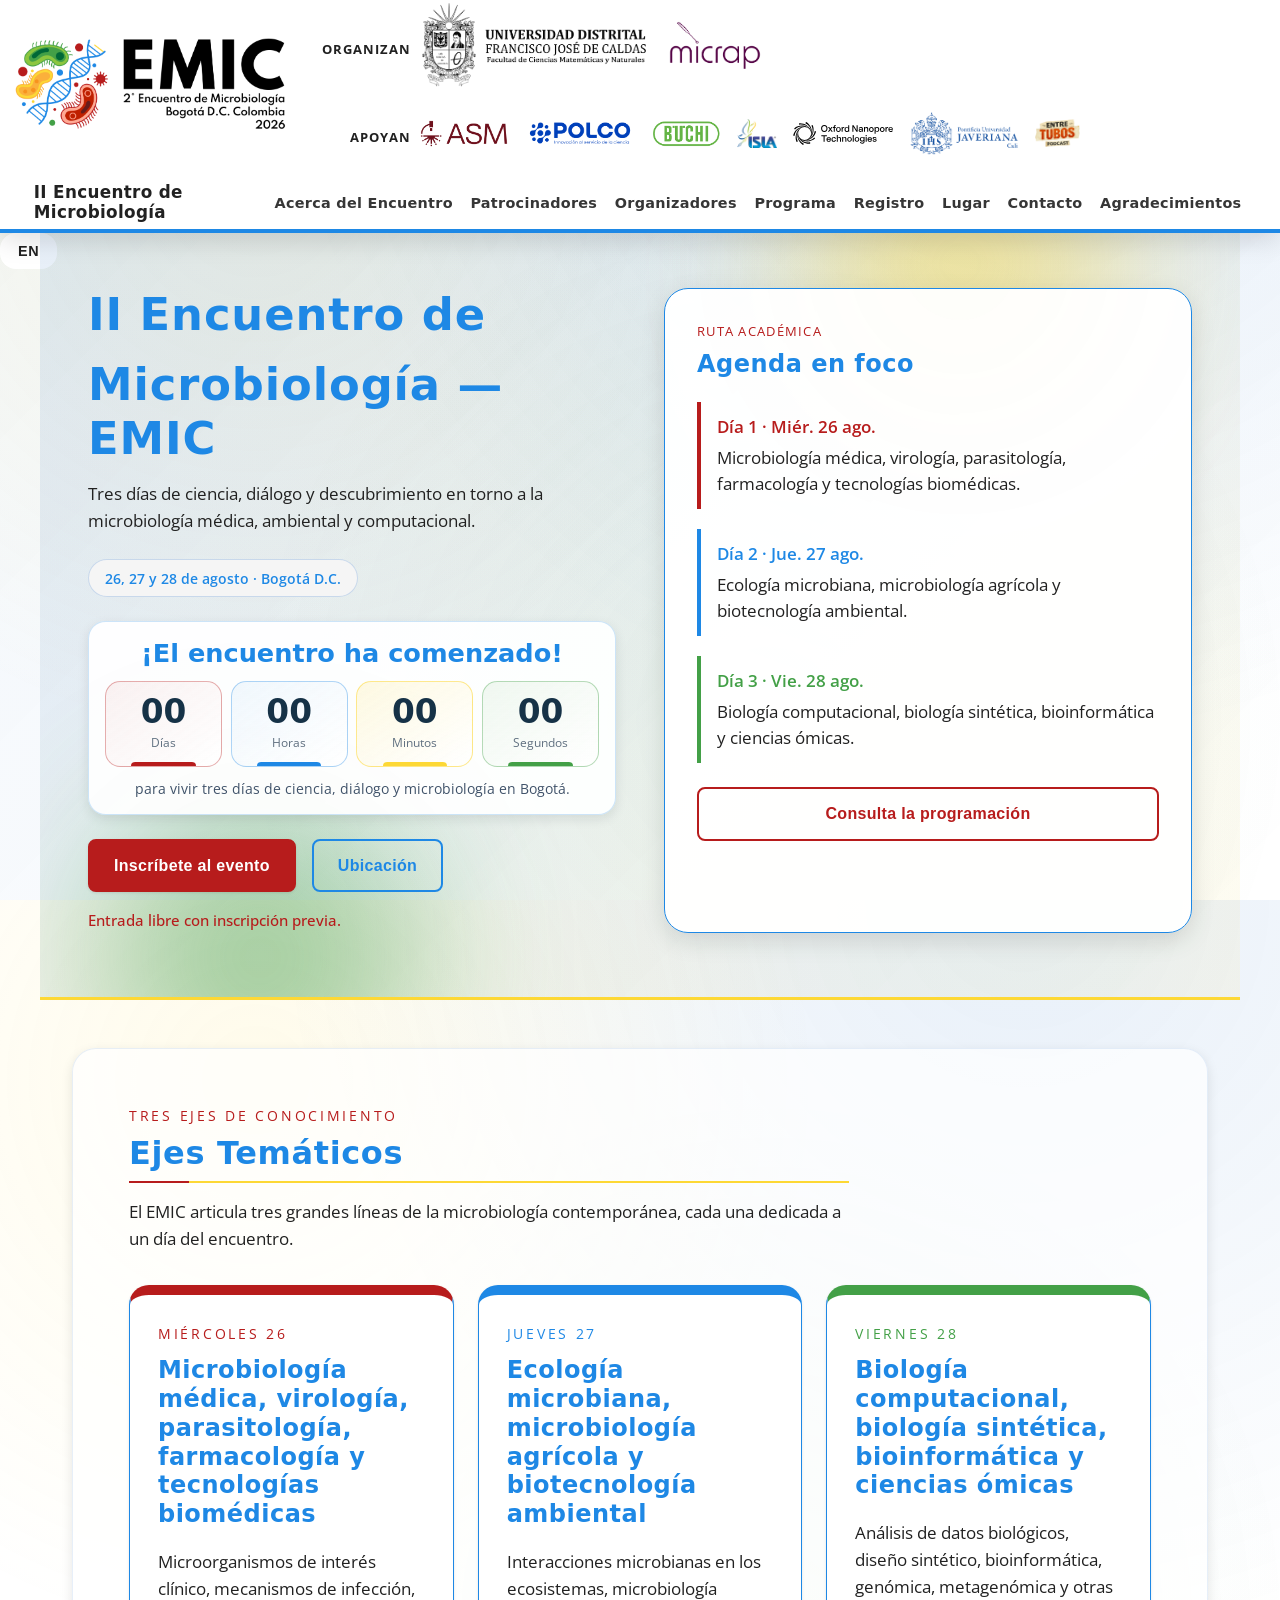
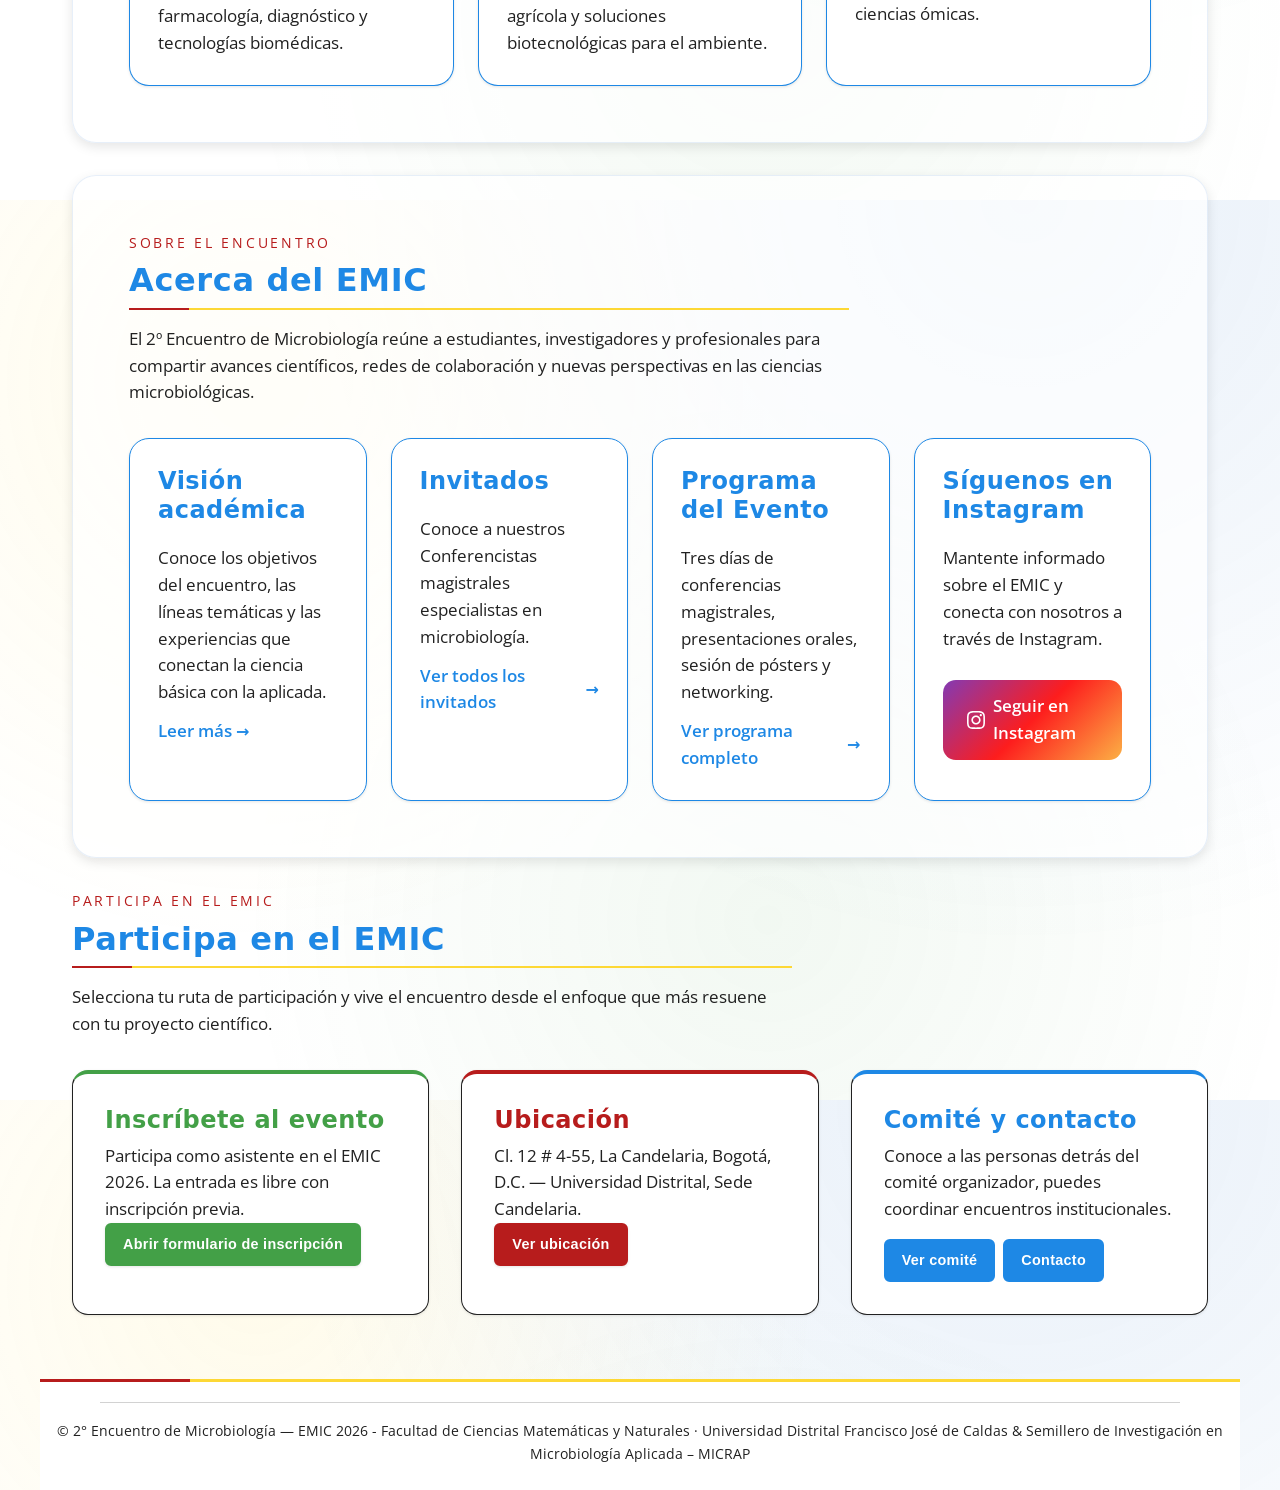
==== commit 04bfe102: "Add files via upload" ====
--- a/docs/index.html
+++ b/docs/index.html
@@ -44,7 +44,7 @@
           <a href="https://www.polco.com.co/marcas" target="_blank" rel="noopener noreferrer"><img src="images/Buchi.png" alt="Logotipo_buchi" class="header-logo logo-apoyo" style="width: 70px ;height: auto;"></a>
           <a href="https://islasas.com/" target="_blank" rel="noopener noreferrer"><img src="images/LOGO ISLA.png" alt="Logotipo_Isla" class="header-logo logo-apoyo" style="width: 40px ;height: auto;"></a>
           <a href="https://islasas.com/catalogo-isla/" target="_blank" rel="noopener noreferrer"><img src="images/oxfordnanopore.svg" alt="Logotipo_Oxford" class="header-logo logo-apoyo" style="width: 100px ;height: auto;"></a>
-          <a href="https://www.javerianacali.edu.co/" target="_blank" rel="noopener noreferrer"><img src="images/javeriana" alt="Logotipo_Oxford" class="header-logo logo-apoyo" style="width: 110px ;height: auto;"></a>
+          <a href="https://www.javerianacali.edu.co/" target="_blank" rel="noopener noreferrer"><img src="images/javeriana" alt="Logotipo_Javeriana" class="header-logo logo-apoyo" style="width: 110px ;height: auto;"></a>
           <a href="https://open.spotify.com/show/5naWOFTRKINfM2EwAotxta?si=c60ed6004af44d29" target="_blank" rel="noopener noreferrer"><img src="images/Logotipo_EntreTubosPodcast.png" alt="Logotipo_EntreTubosPodcast" class="header-logo logo-apoyo" style="width: 45px ;height: auto;"></a>
 
         </div>
--- a/docs/styles.css
+++ b/docs/styles.css
@@ -14,7 +14,7 @@
   --red-dark:       var(--emic-red);
   --blue-dark:      var(--emic-blue);
   --yellow-bright:  var(--emic-yellow);
-  --green-bright:   var(var--emic-green);
+  --green-bright:   var(--emic-green);
 
   /* Neutros - Modo Claro */
   --neutral-50:  #FFFFFF;
@@ -23,10 +23,8 @@
   --neutral-900: #212121;
 
   /* Header oscuro – tono Negro profundo EMIC */
-:root {
-  --header-bg:   #212121;
-  --header-text: #FFFFFF;
-}
+  --header-bg:   #FFFFFF;
+  --header-text: #212121;
 
   /* Tokens de uso - Modo Claro */
   --bg-page:        var(--neutral-50);
@@ -334,636 +332,6 @@
   font-size: 0.9rem;
   opacity: 0.9;
   white-space: nowrap;
-}
-
-.nav-menu a::after {
-  content: '';
-  position: absolute;
-  bottom: 0;
-  left: 50%;
-  width: 0;
-  height: 2px;
-  background: var(--red-dark);
-  transition: all 0.3s ease;
-  transform: translateX(-50%);
-}
-
-.nav-menu a:hover {
-  opacity: 1;
-  color: var(--header-text);
-}
-
-.nav-menu a:hover::after {
-  width: 80%;
-}
-
-/* ====== Language Toggle ====== */
-.header-logos .lang-toggle {
-  display: flex;
-  align-items: center;
-  margin-left: auto;
-}
-
-.lang-btn {
-  background: #FFFFFF;
-  border: 2px solid rgba(255, 255, 255, 0.3);
-  color: #212121;
-  padding: 0.5rem 1rem;
-  border-radius: 1rem;
-  cursor: pointer;
-  font-family: "Arial", sans-serif;
-  font-weight: 600;
-  font-size: 0.9rem;
-  transition: all 0.3s ease;
-  min-width: 50px;
-  display: flex;
-  align-items: center;
-  justify-content: center;
-}
-
-.lang-btn:hover {
-  background: #1E88E5;
-  border-color: rgba(255, 255, 255, 0.5);
-  transform: translateY(-2px);
-  box-shadow: 0 4px 8px rgba(0, 0, 0, 0.2);
-}
-
-.lang-btn:active {
-  transform: translateY(0);
-}
-
-.lang-code {
-  font-weight: 700;
-  letter-spacing: 0.05em;
-}
-
-/* ====== Mobile Navigation ====== */
-.nav-toggle {
-  display: none;
-  flex-direction: column;
-  cursor: pointer;
-  padding: 0.5rem;
-  background: transparent;
-  border: none;
-}
-
-.nav-toggle .bar {
-  width: 25px;
-  height: 3px;
-  background-color: #212121 !important;
-  margin: 4px 0;
-  transition: 0.3s;
-  border-radius: 2px;
-}
-
-.nav-toggle.active .bar:nth-child(1) {
-  transform: rotate(-45deg) translate(-5px, 6px);
-}
-
-.nav-toggle.active .bar:nth-child(2) {
-  opacity: 0;
-}
-
-.nav-toggle.active .bar:nth-child(3) {
-  transform: rotate(45deg) translate(-5px, -6px);
-}
-
-/* ====== Layout ====== */
-main { 
-  max-width: 1200px; 
-  margin: 0 auto; 
-  padding: 0rem 2rem 4rem; 
-  position: relative;
-  z-index: 1;
-}
-
-section {
-  padding: 0rem 0;
-  border-bottom: 1px solid var(--border-soft);
-  position: relative;
-}
-
-section:last-of-type {
-  border-bottom: none;
-}
-
-section.section--muted,
-section.section--timeline,
-section.section--participate {
-  margin: 0;
-  padding-left: 0;
-  padding-right: 0;
-  border-bottom: none;
-}
-
-section.section--muted {
-  background: rgba(255, 255, 255, 0.7);
-  border: 1px solid rgba(21, 101, 192, 0.1);
-  border-radius: 1.5rem;
-  padding: 3.5rem;
-  margin-top: 2rem;
-  box-shadow: var(--shadow-md);
-}
-
-section.section--timeline {
-  padding-left: 1rem;
-  padding-right: 1rem;
-  margin-top: 3rem;
-  border-bottom: none;
-}
-
-section.section--participate {
-  margin-top: 2rem;
-  border-bottom: none;
-}
-
-/* Hero */
-.hero {
-  position: relative;
-  padding: 4rem 3rem;
-  margin: -3rem -2rem 3rem -2rem;
-  border-bottom: 3px solid var(--yellow-bright);
-  background: linear-gradient(135deg, rgba(21, 101, 192, 0.10), rgba(253, 216, 53, 0.07));
-  overflow: hidden;
-  border-top: 3px solid rgba(229, 57, 53, 0.25);
-}
-
-.hero__glow {
-  position: absolute;
-  width: 320px;
-  height: 320px;
-  border-radius: 50%;
-  filter: blur(80px);
-  opacity: 0.45;
-  z-index: 0;
-}
-
-.hero__glow--one {
-  background: rgba(253, 216, 53);
-  top: -120px;
-  right: 10%;
-}
-
-.hero__glow--two {
-  background: rgba(67, 160, 71);
-  bottom: -120px;
-  left: 5%;
-}
-
-.hero__grid {
-  position: relative;
-  display: grid;
-  grid-template-columns: repeat(auto-fit, minmax(280px, 1fr));
-  gap: 3rem;
-  z-index: 1;
-}
-
-.hero__content {
-  max-width: 640px;
-}
-
-.hero__eyebrow {
-  text-transform: uppercase;
-  letter-spacing: 0.50em;
-  font-size: 0.85rem;
-  color: var(--accent-alt);
-  margin-bottom: 0.5rem;
-}
-
-.hero__chips {
-  display: flex;
-  flex-wrap: wrap;
-  gap: 0.75rem;
-  margin: 1.5rem 0;
-}
-
-.chip {
-  display: inline-flex;
-  align-items: center;
-  gap: 0.35rem;
-  padding: 0.4rem 1rem;
-  border-radius: 999px;
-  background: #F5F5F5;
-  color: var(--accent-main);
-  font-size: 0.9rem;
-  font-weight: 600;
-  border: 1px solid rgba(21, 101, 192, 0.2);
-  text-shadow: 0 1px 3px rgba(255, 255, 255, 0.4);
-}
-
-.chip--outline {
-  background: rgba(33, 33, 33);
-  color: var(--white);
-  border-color: #F5F5F5;
-  box-shadow: 0 6px 18px rgba(33, 33, 33);
-  text-shadow: 0 2px 6px rgba(33, 33, 33);
-}
-
-.hero__stats {
-  display: grid;
-  grid-template-columns: repeat(auto-fit, minmax(120px, 1fr));
-  gap: 1rem;
-  margin-bottom: 1.5rem;
-}
-
-.stat {
-  padding: 1rem 1.25rem;
-  border-radius: 1rem;
-  background: #F5F5F5;
-  border: 1px solid rgba(30, 136, 229);
-  box-shadow: var(--shadow-sm);
-}
-
-.stat__value {
-  font-size: 1.8rem;
-  font-weight: 700;
-  color: var(--accent-main);
-  display: block;
-}
-
-.stat__label {
-  font-size: 0.9rem;
-  color: var(--text-muted);
-}
-
-.hero__card {
-  background: rgba(255, 255, 255, 0.95);
-  border-radius: 1.5rem;
-  padding: 2rem;
-  border: 1px solid rgba(30, 136, 229);
-  box-shadow: var(--shadow-lg);
-}
-
-.hero__card-eyebrow {
-  text-transform: uppercase;
-  letter-spacing: 0.1em;
-  font-size: 0.8rem;
-  color: var(--red-dark);
-  margin-bottom: 0.5rem;
-}
-
-.hero__agenda {
-  list-style: none;
-  display: flex;
-  flex-direction: column;
-  gap: 1.25rem;
-  margin: 1.5rem 0;
-  padding: 0;
-}
-
-/* ====== Agenda en foco ====== */
-
-.hero__agenda li {
-  padding-left: 1rem;
-  border-left: 4px solid var(--yellow-bright);
-}
-
-/* Cada día tiene su color de línea lateral */
-.agenda-day--1 {
-  --agenda-color: #B71C1C;
-}
-
-.agenda-day--2 {
-  --agenda-color: #1E88E5;
-}
-
-.agenda-day--3 {
-  --agenda-color: #43A047;
-}
-
-.agenda-day {
-  border-left-color: var(--agenda-color) !important;
-  padding: 0.7rem 0 0.7rem 1rem;
-  border-radius: 0 0.9rem 0.9rem 0;/* ====== Variables y resets ====== */
-:root {
-  /* ── Paleta EMIC II (extraída del logo oficial) ── */
-  --white:          #FFFFFF;
-  --black:          #000000;
-
-  /* Colores del logo EMIC */
-  --emic-red:       #B71C1C;   /* letra "E" */
-  --emic-blue:      #1E88E5;   /* letra "M" / hélice ADN */
-  --emic-yellow:    #FDD835;   /* letra "I" */
-  --emic-green:     #43A047;   /* letra "C" */
-
-  /* Compatibilidad con variables antiguas */
-  --red-dark:       var(--emic-red);
-  --blue-dark:      var(--emic-blue);
-  --yellow-bright:  var(--emic-yellow);
-  --green-bright:   var(var--emic-green);
-
-  /* Neutros - Modo Claro */
-  --neutral-50:  #FFFFFF;
-  --neutral-400: #F5F5F5;
-  --neutral-800: #616161;
-  --neutral-900: #212121;
-
-  /* Header oscuro – tono Negro profundo EMIC */
-:root {
-  --header-bg:   #FFFFFF;
-  --header-text: #212121;
-}
-
-  /* Tokens de uso - Modo Claro */
-  --bg-page:        var(--neutral-50);
-  --bg-section:     var(--neutral-900);
-  --bg-card:        var(--white);
-  --accent-main:    var(--emic-blue);
-  --accent-alt:     var(--emic-red);
-  --accent-soft:    var(--emic-green);
-  --accent-yellow:  var(--emic-yellow);
-  --text-main:      var(--neutral-900);
-  --text-muted:     var(--neutral-900);
-  --border-soft:    var(--neutral-900);
-  --border-light:   rgba(21, 101, 192, 0.15);
-  --shadow-sm:      0 1px 3px rgba(0, 0, 0, 0.1);
-  --shadow-md:      0 4px 12px rgba(0, 0, 0, 0.1);
-  --shadow-lg:      0 8px 24px rgba(0, 0, 0, 0.12);
-}
-
-* { 
-  box-sizing: border-box; 
-  margin: 0; 
-  padding: 0; 
-}
-
-html, body { 
-  height: 100%; 
-}
-
-body {
-  font-family: "Open Sans", system-ui, -apple-system, "Open Sans", sans-serif;
-  line-height: 1.6;
-  color: var(--text-main);
-  background: var(--bg-page);
-  background-image:
-    radial-gradient(circle at 20% 20%, rgba(253, 216, 53, 0.10), transparent 45%),
-    radial-gradient(circle at 80% 0%, rgba(21, 101, 192, 0.10), transparent 55%),
-    radial-gradient(circle at 60% 80%, rgba(67, 160, 71, 0.07), transparent 50%);
-  position: relative;
-  overflow-x: hidden;
-  font-size: 1.05rem;
-}
-
-body::before {
-  content: '';
-  position: fixed;
-  inset: 0;
-  background: linear-gradient(135deg, rgba(21, 101, 192, 0.07), rgba(0, 0, 0, 0));
-  opacity: 0.8;
-  pointer-events: none;
-  z-index: -1;
-}
-
-/* Fondo limpio sin elementos decorativos - diseño académico */
-html, body { 
-  height: 100%; 
-}
-
-body {
-  font-family: "Open Sans", system-ui, -apple-system, sans-serif;
-  line-height: 1.6;
-  color: var(--text-main);
-  background: var(--bg-page);
-  background-image:
-    radial-gradient(circle at 20% 20%, rgba(253, 216, 53, 0.10), transparent 45%),
-    radial-gradient(circle at 80% 0%, rgba(21, 101, 192, 0.10), transparent 55%),
-    radial-gradient(circle at 60% 80%, rgba(67, 160, 71, 0.07), transparent 50%);
-  position: relative;
-  overflow-x: hidden;
-  font-size: 1.05rem;
-}
-
-body::before {
-  content: '';
-  position: fixed;
-  inset: 0;
-  background: linear-gradient(135deg, rgba(21, 101, 192, 0.07), rgba(0, 0, 0, 0));
-  opacity: 0.8;
-  pointer-events: none;
-  z-index: -1;
-}
-
-/* ====== Tipografías ====== */
-
-/* Títulos y navegación */
-h1, h2, h3, h4, h5, h6, nav a {
-  font-family: "Montserrat Bold", system-ui, -apple-system, sans-serif;
-  letter-spacing: 0.02em;
-  line-height: 1.2;
-}
-
-/* Título principal */
-h1 { 
-  font-size: clamp(2rem, 4vw, 2.8rem);
-  margin-bottom: 1rem;
-  color: var(--accent-main);
-  font-weight: 700;
-}
-
-/* Subtítulos principales */
-h2 { 
-  font-size: clamp(1.6rem, 3vw, 2rem);
-  margin-bottom: 1rem;
-  color: var(--accent-main);
-  font-weight: 700;
-  border-bottom: 2px solid var(--yellow-bright);
-  padding-bottom: 0.5rem;
-  position: relative;
-}
-
-h2::after {
-  content: '';
-  position: absolute;
-  bottom: -2px;
-  left: 0;
-  width: 60px;
-  height: 2px;
-  background: var(--red-dark);
-}
-
-/* Subtítulos secundarios */
-h3 {
-  font-size: clamp(1.3rem, 2.5vw, 1.5rem);
-  margin-bottom: 0.5rem;
-  color: var(--accent-main);
-  font-weight: 700;
-}
-
-/* Cuerpo de texto */
-p { 
-  font-family: "Open Sans", system-ui, -apple-system, sans-serif;
-  color: var(--text-muted);
-  font-size: 1.05rem;
-}
-
-/* Footer y textos adicionales */
-footer, .org-logos-text {
-  font-family: "Open Sans", system-ui, -apple-system, sans-serif;
-}
-
-/* ====== Navbar - Header oscuro ====== */
-header {
-  position: sticky; 
-  top: 0; 
-  z-index: 50;
-  background: var(--header-bg);
-  backdrop-filter: blur(15px);
-  border-bottom: 4px solid #1E88E5;
-  box-shadow: var(--shadow-lg);
-}
-
-.header-logos {
-  max-width: 1200px;
-  margin: 0 auto;
-  padding: 1.5rem 2rem 1rem;
-  border-bottom: 1px solid rgba(255, 255, 255, 0.1);
-  position: relative;
-  display: flex;
-  justify-content: space-between;
-  align-items: center;
-}
-
-.header-logos::after {
-  content: '';
-  position: absolute;
-  bottom: 0;
-  left: 0;
-  width: 100px;
-  height: 2px;
-  background: var(--yellow-bright);
-}
-
-.header-logos-container {
-  display: flex;
-  align-items: center;
-  justify-content: center;
-  gap: 2rem;
-  flex-wrap: wrap;
-  width: 100%;
-}
-
-.logos-grupo {
-  display: flex;
-  align-items: center;
-  gap: 1rem;
-  flex-wrap: wrap;
-}
-
-.logos-label {
-  color: #212121;
-  font-weight: 700;
-  font-size: 0.8rem;
-  text-transform: uppercase;
-  letter-spacing: 0.08em;
-}
-
-.logos-separador {
-  width: 1px;
-  height: 60px;
-  background: rgba(255, 255, 255, 0.35);
-}
-
-/* ====== Ajuste de distribución header EMIC II ====== */
-
-.header-logos-emic {
-  display: flex;
-  align-items: center;
-  justify-content: center;
-  gap: 1rem;
-  flex-wrap: nowrap;
-  width: 100%;
-}
-
-.logo-emic-box {
-  flex: 0 0 220px;
-  display: flex;
-  align-items: center;
-  justify-content: center;
-}
-
-.logos-bloques {
-  flex: 1;
-  display: flex;
-  flex-direction: column;
-  gap: 0rem;
-  min-width: 0;
-}
-
-.logos-fila {
-  display: flex;
-  align-items: center;
-  gap: 0.5rem;
-}
-
-.logos-fila .logos-label {
-  flex: 0 0 95px;
-  text-align: right;
-}
-
-.logos-fila .logos-grupo {
-  display: flex;
-  align-items: center;
-  flex-wrap: wrap;
-  gap: 0.5rem 1rem;
-}
-
-/* Evita que el CSS general vuelva a forzar filtros o tamaños */
-.header-logos-emic .header-logo {
-  filter: none;
-  object-fit: contain;
-}
-
-nav { 
-  max-width: 1200px; 
-  margin: 0 auto; 
-  padding: 0.5rem 1rem; 
-  display: flex;
-  justify-content: flex-start;
-  gap: 1rem;  
-  align-items: center;
-}
-
-.nav-brand {
-  text-decoration: none;
-}
-
-.nav-brand a {
-  text-decoration: none;
-  color: var(--header-text);
-  transition: opacity 0.2s ease;
-}
-
-.nav-brand a:hover {
-  opacity: 0.8;
-}
-
-.nav-brand h3 {
-  color: var(--header-text);
-  font-size: 1.3rem;
-  font-weight: 600;
-  margin: 0;
-}
-
-.nav-menu ul { 
-  display: flex; 
-  flex-wrap: wrap; 
-  gap: 0.35rem 0.8rem; 
-  list-style: none; 
-  align-items: center; 
-  margin: 0;
-  padding: 0;
-}
-
-.nav-menu a {
-  color: var(--header-text); 
-  text-decoration: none; 
-  padding: 0.5rem 0.5rem; 
-  border-radius: 0.5rem;
-  transition: all 0.2s ease;
-  position: relative;
-  font-weight: 500;
-  opacity: 0.9;
 }
 
 .nav-menu a::after {
@@ -2839,10 +2207,10 @@
   }
 
   .logo-emic-box img {
-    width: min(260px, 80vw) !important;
-    height: auto !important;
-    display: block;
-  }
+  width: min(240px, 72vw) !important;
+  height: auto !important;
+  display: block;
+}
 
   .logos-bloques {
     width: 100%;
@@ -2869,32 +2237,23 @@
     gap: 0.5rem;
   }
 
-.logos-fila .logos-grupo {
-  display: flex;
-  justify-content: center;
-  align-items: center;
-  gap: 0.9rem;
-  flex-wrap: nowrap;
-  width: 100%;
-}
-
-.logos-fila .logos-grupo a {
-  width: 95px;
-  height: 52px;
-  display: flex;
-  align-items: center;
-  justify-content: center;
-}
-
-.logos-fila .logos-grupo img,
-.logos-fila .logos-grupo img.logo-organizador {
-  max-width: 95px !important;
-  max-height: 52px !important;
-  width: 100% !important;
-  height: 100% !important;
-  object-fit: contain;
-  display: block !important;
-}
+  .logos-fila .logos-grupo img {
+    max-width: 80px !important;
+    max-height: 42px !important;
+    width: auto !important;
+    height: auto !important;
+    object-fit: contain;
+    display: block;
+  }
+
+  .logos-fila .logos-grupo img.logo-organizador {
+    max-width: 120px !important;
+    max-height: 55px !important;
+    width: auto !important;
+    height: auto !important;
+    display: block !important;
+    object-fit: contain;
+  }
 
   nav {
     width: 100%;
@@ -2959,1691 +2318,6 @@
     z-index: 10;
   }
 }
-  cursor: pointer;
-  transition: 
-    transform 0.25s ease,
-    background 0.25s ease,
-    box-shadow 0.25s ease,
-    border-left-width 0.25s ease;
-}
-
-/* Animación al pasar el mouse */
-.agenda-day:hover {
-  transform: translateX(6px);
-  background: rgba(245, 245, 245, 0.85);
-  box-shadow: 0 8px 18px rgba(0, 0, 0, 0.08);
-  border-left-width: 7px;
-}
-
-/* Día seleccionado */
-.agenda-day.is-selected {
-  transform: translateX(8px);
-  background: color-mix(in srgb, var(--agenda-color) 10%, #ffffff);
-  box-shadow: 0 10px 24px rgba(0, 0, 0, 0.10);
-  border-left-width: 8px;
-}
-
-/* Cambia el color del título según el día */
-.agenda-day .agenda__time {
-  color: var(--agenda-color);
-}
-
-.agenda__time {
-  font-weight: 600;
-  color: var(--accent-main);
-  display: block;
-  margin-bottom: 0.25rem;
-}
-
-.hero__link {
-  width: 100%;
-  text-align: center;
-}
-
-.hero__note {
-  margin-top: 1rem;
-  font-size: 0.95rem;
-  font-weight: 500;
-  color: var(--accent-alt);
-}
-
-/* Section headers */
-.section__header {
-  max-width: 720px;
-  margin-bottom: 2rem;
-}
-
-.section__eyebrow {
-  text-transform: uppercase;
-  letter-spacing: 0.2em;
-  font-size: 0.85rem;
-  color: var(--red-dark);
-  margin-bottom: 0.5rem;
-}
-
-/* Feature grid */
-.feature-grid {
-  display: grid;
-  grid-template-columns: repeat(auto-fit, minmax(220px, 1fr));
-  gap: 1.5rem;
-  margin-top: 1rem;
-}
-
-.feature-card {
-  display: flex;
-  flex-direction: column;
-  gap: 0.75rem;
-  background: var(--white);
-  border: 1px solid rgba(30, 136, 229);
-  border-radius: 1.25rem;
-  padding: 1.75rem;
-  text-decoration: none;
-  color: inherit;
-  box-shadow: var(--shadow-sm);
-  transition: transform 0.3s ease, box-shadow 0.3s ease;
-}
-
-.feature-card:hover {
-  transform: translateY(-6px);
-  box-shadow: var(--shadow-lg);
-}
-
-.card__badge {
-  font-size: 0.85rem;
-  text-transform: uppercase;
-  letter-spacing: 0.2em;
-  color: var(--accent-main);
-}
-
-.feature-card__link {
-  font-weight: 600;
-  color: var(--accent-main);
-  display: inline-flex;
-  align-items: center;
-  gap: 0.25rem;
-}
-
-.feature-card__link::after {
-  content: '→';
-  font-size: 1rem;
-}
-
-/* Timeline */
-.timeline {
-  display: grid;
-  grid-template-columns: repeat(auto-fit, minmax(180px, 1fr));
-  gap: 1.25rem;
-}
-
-.timeline__item {
-  position: relative;
-  padding: 1.2rem;
-  border-radius: 1.25rem;
-  border: 1px solid rgba(21, 101, 192, 0.15);
-  background: rgba(255, 255, 255, 0.9);
-  box-shadow: var(--shadow-sm);
-}
-
-.timeline__year {
-  font-size: 1.6rem;
-  font-weight: 700;
-  color: var(--accent-alt);
-  display: block;
-  margin-bottom: 0.5rem;
-}
-
-.timeline__content h3 {
-  margin-bottom: 0.4rem;
-}
-
-/* Cards variations */
-.card--accent {
-  background: linear-gradient(135deg, rgba(30, 136, 229), rgba(67, 160, 71));
-  color: var(--white);
-}
-
-.card--accent p {
-  color: rgba(255, 255, 255, 0.9);
-}
-
-.card--accent .btn--primary {
-  background: var(--white);
-  color: var(--red-dark);
-  border-color: var(--white);
-}
-
-.card--bordered {
-  border: 2px dashed rgba(30, 136, 229);
-}
-
-.card__links {
-  display: flex;
-  flex-wrap: wrap;
-  gap: 0.5rem;
-  margin-top: 1rem;
-}
-
-/* ====== Organization Logos - Mantenido para otras páginas ====== */
-.org-logos {
-  display: flex;
-  gap: 2rem;
-  align-items: center;
-  margin: 2rem 0;
-  flex-wrap: wrap;
-  justify-content: center;
-  padding: 1.5rem;
-  background: var(--neutral-50);
-  border-radius: 1rem;
-  position: relative;
-  border: 1px solid var(--border-soft);
-}
-
-.org-logos img {
-  height: 70px;
-  transition: all 0.3s ease;
-  filter: drop-shadow(0 2px 4px rgba(0, 0, 0, 0.1));
-}
-
-.org-logos img:hover {
-  transform: scale(1.05);
-  filter: drop-shadow(0 4px 8px rgba(0, 0, 0, 0.15));
-}
-
-.org-logos--dark {
-  background: #1A2B4F;
-  border: 1px solid rgba(30, 136, 229);
-  padding: 2rem;
-}
-
-.org-logos--dark .org-logo {
-  height: 96px;
-}
-
-.org-logos--dark .org-logo--large {
-  height: 115px;
-}
-
-.org-logo--invert {
-  filter: brightness(0) invert(1) drop-shadow(0 2px 4px rgba(0, 0, 0, 0.15));
-}
-
-.org-logo--featured {
-  height: 130px;
-}
-
-.org-logo--invert:hover {
-  filter: brightness(0) invert(1) drop-shadow(0 4px 8px rgba(0, 0, 0, 0.25));
-}
-
-@media (max-width: 640px) {
-  .org-logos--dark .org-logo {
-    height: 80px;
-  }
-
-  .org-logos--dark .org-logo--featured {
-    height: 110px;
-  }
-
-  .org-logos--dark .org-logo--large {
-    height: 95px;
-  }
-}
-
-/* ====== Botones ====== */
-.cta { 
-  display: flex; 
-  gap: 1rem; 
-  flex-wrap: wrap; 
-  margin-top: 1.5rem; 
-}
-
-.btn {
-  display: inline-block;
-  text-decoration: none;
-  cursor: pointer;
-  padding: 0.75rem 1.5rem;
-  border-radius: 8px;
-  border: 2px solid transparent;
-  background: transparent;
-  color: var(--text-main);
-  font-weight: 600;
-  letter-spacing: 0.02em;
-  transition: all 0.2s ease;
-  font-family: "Hind", sans-serif;
-  font-size: 1rem;
-}
-
-.btn:hover {
-  transform: translateY(-2px);
-  box-shadow: var(--shadow-md);
-}
-
-.btn:focus-visible {
-  outline: 2px solid var(--accent-main);
-  outline-offset: 2px;
-}
-
-.btn--primary {
-  background: var(--red-dark);
-  color: var(--white);
-  border: 2px solid var(--red-dark);
-  font-weight: 700;
-  box-shadow: var(--shadow-sm);
-  position: relative;
-  overflow: hidden;
-}
-
-.btn--primary::before {
-  content: '';
-  position: absolute;
-  top: 0;
-  left: -100%;
-  width: 100%;
-  height: 100%;
-  background: linear-gradient(90deg, transparent, rgba(255, 255, 255, 0.3), transparent);
-  transition: left 0.5s;
-}
-
-.btn--primary:hover::before {
-  left: 100%;
-}
-
-.btn--primary:hover {
-  background: #B71C1C;
-  border-color: #B71C1C;
-  box-shadow: var(--shadow-md);
-  transform: translateY(-2px);
-}
-
-.btn--outline {
-  background: transparent;
-  color: var(--accent-main);
-  border: 2px solid var(--accent-main);
-  position: relative;
-  overflow: hidden;
-}
-
-.btn--outline::before {
-  content: '';
-  position: absolute;
-  top: 0;
-  left: 0;
-  width: 0;
-  height: 100%;
-  background: var(--accent-main);
-  transition: width 0.3s ease;
-  z-index: -1;
-}
-
-.btn--outline:hover {
-  color: var(--white);
-  border-color: var(--accent-main);
-  transform: translateY(-2px);
-  box-shadow: var(--shadow-md);
-}
-
-.btn--outline:hover::before {
-  width: 100%;
-}
-
-.btn--outline-alt {
-  background: transparent;
-  color: var(--accent-alt);
-  border: 2px solid var(--accent-alt);
-  position: relative;
-  overflow: hidden;
-}
-
-.btn--outline-alt::before {
-  content: '';
-  position: absolute;
-  top: 0;
-  left: 0;
-  width: 0;
-  height: 100%;
-  background: var(--accent-alt);
-  transition: width 0.3s ease;
-  z-index: -1;
-}
-
-.btn--outline-alt:hover {
-  color: var(--white);
-  border-color: var(--accent-alt);
-  transform: translateY(-2px);
-  box-shadow: 0 4px 12px rgba(229, 57, 53, 0.3);
-}
-
-.btn--outline-alt:hover::before {
-  width: 100%;
-}
-
-.btn--ghost {
-  background: transparent;
-  color: var(--accent-main);
-  border: none;
-  font-weight: 500;
-  padding: 0.3rem 0;
-  position: relative;
-  text-decoration: none;
-  transition: color 0.15s ease;
-}
-
-.btn--ghost::after {
-  content: "";
-  position: absolute;
-  left: 0;
-  bottom: 0;
-  width: 0%;
-  height: 2px;
-  background: var(--yellow-bright);
-  transition: width 0.25s ease;
-}
-
-.btn--ghost:hover {
-  color: var(--accent-main);
-}
-
-.btn--ghost:hover::after {
-  width: 100%;
-}
-
-.btn--sm {
-  padding: 0.5rem 1rem;
-  font-size: 0.9rem;
-  border-radius: 6px;
-}
-
-/* ====== Cards ====== */
-.grid { 
-  display: grid; 
-  gap: 2rem; 
-}
-
-.grid-3 { 
-  grid-template-columns: repeat(auto-fit, minmax(280px, 1fr)); 
-}
-
-.card {
-  background: var(--bg-card);
-  border: 1px solid var(--border-soft);
-  border-radius: 1rem;
-  padding: 2rem;
-  box-shadow: var(--shadow-sm);
-  position: relative;
-  overflow: hidden;
-  transition: all 0.3s ease;
-}
-
-.card::before {
-  content: '';
-  position: absolute;
-  top: 0;
-  left: 0;
-  right: 0;
-  height: 3px;
-  background: var(--yellow-bright);
-  opacity: 0;
-  transition: opacity 0.3s ease;
-}
-
-.card::after {
-  content: '';
-  position: absolute;
-  top: 0;
-  left: 0;
-  width: 4px;
-  height: 100%;
-  background: var(--yellow-bright);
-  opacity: 0;
-  transition: opacity 0.3s ease;
-}
-
-.card:hover::after {
-  opacity: 0.3;
-}
-
-.card:hover {
-  transform: translateY(-4px);
-  box-shadow: var(--shadow-lg);
-  border-color: var(--border-light);
-}
-
-.card:hover::before {
-  opacity: 1;
-}
-
-.card h3 {
-  margin-bottom: 0.5rem;
-  color: var(--accent-main);
-}
-
-.card img.square {
-  width: 100%;
-  aspect-ratio: 1 / 1;
-  object-fit: cover;
-  border-radius: 0.75rem;
-  box-shadow: var(--shadow-sm);
-  transition: transform 0.3s ease, filter 0.3s ease;
-  margin-bottom: 1rem;
-}
-
-.card:hover img {
-  transform: scale(1.02);
-  filter: saturate(110%) contrast(105%);
-}
-
-.card img.portrait {
-  height: 300px;
-}
-
-@media (max-width: 640px) {
-  .card img { 
-    height: 200px; 
-  }
-  .card img.portrait { 
-    height: 250px; 
-  }
-}
-
-/* ====== Tablas (Programa) ====== */
-.table-wrap { 
-  overflow: auto; 
-  border: 2px solid var(--border-soft); 
-  border-top: 3px solid var(--yellow-bright);
-  border-radius: 1rem; 
-  box-shadow: var(--shadow-sm);
-  background: var(--bg-card);
-  position: relative;
-}
-
-.table-wrap::before {
-  content: '';
-  position: absolute;
-  top: -3px;
-  left: 0;
-  width: 80px;
-  height: 3px;
-  background: var(--red-dark);
-  z-index: 1;
-}
-
-table { 
-  width: 100%; 
-  border-collapse: collapse; 
-  min-width: 620px; 
-}
-
-th, td { 
-  padding: 1rem; 
-  border-bottom: 1px solid var(--border-soft); 
-  text-align: left; 
-}
-
-th { 
-  background: rgba(30, 136, 229); 
-  color: var(--accent-main); 
-  position: sticky; 
-  top: 0; 
-  font-weight: 600;
-  font-family: "Titillium Web", sans-serif;
-  border-bottom: 2px solid var(--border-soft);
-}
-
-tr:hover td { 
-  background: rgba(30, 136, 229);
-  transition: all 0.2s ease;
-}
-
-/* Títulos Día 1 / Día 2 */
-#programa h3 {
-  margin-top: 1.25rem;
-  margin-bottom: 0.6rem;
-  color: var(--accent-main);
-  font-family: "Arial", sans-serif;
-}
-
-#programa h3::after {
-  content: "";
-  display: block;
-  height: 0;
-  margin-top: 0.4rem;
-  border-top: 1px solid var(--border-soft);
-}
-
-#programa .table-wrap {
-  margin-bottom: 1.25rem;
-  border-color: var(--border-light);
-}
-
-/* ====== Formularios ====== */
-form { 
-  display: grid; 
-  gap: 1.25rem; 
-  max-width: 640px; 
-}
-
-input, textarea {
-  width: 100%; 
-  padding: 1rem 1.25rem; 
-  border-radius: 0.75rem; 
-  border: 2px solid var(--border-soft);
-  background: var(--bg-card);
-  color: var(--text-main);
-  transition: all 0.3s ease;
-  box-shadow: var(--shadow-sm);
-  font-family: "Arial", sans-serif;
-  font-size: 1rem;
-}
-
-input:focus, textarea:focus {
-  outline: none;
-  border-color: var(--accent-main);
-  box-shadow: 0 0 0 3px rgba(30, 136, 229), var(--shadow-md);
-  transform: translateY(-1px);
-  background: var(--white);
-}
-
-input::placeholder, textarea::placeholder {
-  color: var(--text-muted);
-}
-
-textarea { 
-  min-height: 120px; 
-  resize: vertical; 
-}
-
-form button { 
-  width: fit-content; 
-}
-
-/* ====== Footer ====== */
-footer {
-  max-width: 1200px; 
-  margin: 0 auto; 
-  padding: 2rem 2rem; 
-  color: var(--text-muted);
-  border-top: 3px solid var(--yellow-bright);
-  background: var(--neutral-50);
-  position: relative;
-  z-index: 1;
-}
-
-footer::before {
-  content: '';
-  position: absolute;
-  top: -3px;
-  left: 0;
-  width: 150px;
-  height: 3px;
-  background: var(--red-dark);
-}
-
-footer p { 
-  font-size: 0.9rem; 
-  margin: 0.5rem 0;
-}
-
-footer hr {
-  border: none;
-  border-top: 1px solid var(--border-soft);
-  margin-bottom: 1rem;
-}
-
-/* ====== Mapa ====== */
-#lugar iframe {
-  border: 0; 
-  border-radius: 1rem; 
-  background: var(--white);
-  box-shadow: var(--shadow-md);
-  transition: all 0.3s ease;
-}
-
-#lugar iframe:hover {
-  box-shadow: var(--shadow-lg);
-  transform: translateY(-2px);
-}
-
-/* ====== Responsivo ====== */
-@media (max-width: 768px) {
-  .nav-toggle {
-    display: flex;
-  }
-  
-  .nav-menu {
-    position: fixed;
-    top: 0;
-    left: 0;
-    width: 280px;
-    max-width: 80%;
-    height: 100vh;
-    background: #212121;
-    border-right: 1px solid rgba(255, 255, 255, 0.1);
-    padding: 110px 2rem 2rem;
-    transform: translateX(-100%);
-    transition: transform 0.35s ease;
-    z-index: 1000;
-    box-shadow: 8px 0 25px rgba(0, 0, 0, 0.4);
-  }
-  
-  .nav-menu.active {
-    transform: translateX(0);
-  }
-  
-  .nav-menu ul {
-    flex-direction: column;
-    gap: 1.1rem;
-    width: 100%;
-  }
-  
-  .nav-menu a {
-    display: block;
-    padding: 0.4rem 0;
-    font-size: 1.05rem;
-    font-weight: 500;
-    border-radius: 0;
-    background: transparent;
-    border: none;
-    color: rgb(33, 33, 33);
-    transition: all 0.3s ease;
-    text-align: left;
-  }
-  
-  .nav-menu a:hover {
-    color: var(--white);
-    transform: translateX(6px);
-  }
-
-  .nav-menu li {
-    width: 100%;
-    border-bottom: 1px solid rgba(255, 255, 255, 0.08);
-    padding-bottom: 0.6rem;
-  }
-
-  .nav-menu li:last-child {
-    border-bottom: none;
-  }
-
-  .nav-menu li:first-child a {
-    color: var(--white);
-    font-weight: 600;
-    position: relative;
-  }
-
-  .nav-menu li:first-child a::after {
-    content: '';
-    position: absolute;
-    left: 0;
-    bottom: -0.2rem;
-    width: 30%;
-    height: 2px;
-    background: var(--yellow-bright);
-  }
-
-  .header-logos {
-    flex-direction: column;
-    gap: 1rem;
-    align-items: center;
-  }
-
-  nav .lang-toggle {
-  display: flex;
-  align-items: center;
-  margin: 0 1rem;
-  }
-
-  .lang-btn {
-    width: 60px;
-    padding: 0.75rem;
-  }
-  
-  main {
-    padding: 2rem 1rem 3rem;
-  }
-  
-  section {
-    padding: 2rem 0;
-  }
-  
-  h1 {
-    font-size: clamp(1.8rem, 6vw, 2.5rem);
-  }
-  
-  h2 {
-    font-size: clamp(1.3rem, 5vw, 1.8rem);
-  }
-  
-  .cta {
-    flex-direction: column;
-    gap: 0.8rem;
-    align-items: stretch;
-  }
-  
-  .btn {
-    width: 100%;
-    text-align: center;
-    padding: 1rem 1.5rem;
-    font-size: 1rem;
-  }
-  
-  .grid-3 {
-    grid-template-columns: 1fr;
-    gap: 1.5rem;
-  }
-  
-  .card {
-    padding: 1.5rem;
-  }
-  
-  .table-wrap {
-    font-size: 0.9rem;
-  }
-  
-  table {
-    min-width: 500px;
-  }
-  
-  th, td {
-    padding: 0.8rem 0.6rem;
-  }
-  
-  main > section:first-child {
-    padding: 3rem 1.5rem;
-    margin: -2rem -1rem 3rem -1rem;
-  }
-  
-  .org-logos {
-    padding: 1rem;
-    gap: 1.5rem;
-  }
-  
-  .org-logos img {
-    height: 60px;
-  }
-
-  nav {
-    padding: 0.8rem 1rem;
-  }
-
-  .header-logos {
-    padding: 1rem 1rem 0.75rem;
-  }
-
-  .header-logos-container {
-    gap: 1.5rem;
-  }
-
-  .header-logo {
-    height: 50px;
-  }
-}
-
-@media (max-width: 480px) {
-  .nav-brand h3 {
-    font-size: 1.1rem;
-  }
-  
-  .nav-menu {
-    top: 60px;
-  }
-  
-  .nav-menu a {
-    padding: 0.8rem 1.5rem;
-    font-size: 1rem;
-    margin: 0 0.5rem;
-  }
-  
-  .org-logos img {
-    height: 50px;
-  }
-
-  .header-logo {
-    height: 45px;
-  }
-  
-  .btn {
-    padding: 0.9rem 1.2rem;
-    font-size: 0.95rem;
-  }
-  
-  .card {
-    padding: 1.25rem;
-  }
-  
-  table {
-    min-width: 400px;
-  }
-  
-  th, td {
-    padding: 0.6rem 0.4rem;
-    font-size: 0.85rem;
-  }
-}
-
-/* Respeta usuarios que prefieren menos movimiento */
-@media (prefers-reduced-motion: reduce) {
-  .card, .card img, .btn, .nav-menu a { 
-    transition: none !important; 
-  }
-  .card:hover, .card:hover img, .btn:hover { 
-    transform: none !important; 
-  }
-}
-
-/* ====== Ajustes adicionales ====== */
-.grid .card + .card { 
-  margin-top: 0; 
-}
-
-.cta > * { 
-  margin-top: 0; 
-}
-
-/* Ajuste para el título largo */
-h1 {
-  word-wrap: break-word;
-  hyphens: auto;
-}
-
-/* ====== Botones de contacto y redes ====== */
-
-.contact-links,
-.cta,
-.social-links-grid {
-  display: flex;
-  flex-wrap: wrap;
-  gap: 1rem;
-  align-items: stretch;
-}
-
-.contact-item {
-  display: flex;
-  align-items: center;
-  gap: 1rem;
-  width: 360px;
-  min-height: 110px;
-  text-decoration: none;
-  color: #ffffff;
-  border-radius: 0.8rem;
-  padding: 1rem 1.4rem;
-  box-shadow: var(--shadow-sm);
-  transition: all 0.3s ease;
-  border: none;
-}
-
-.contact-item:hover {
-  transform: translateY(-3px);
-  box-shadow: var(--shadow-md);
-}
-
-.contact-item div {
-  display: flex;
-  flex-direction: column;
-  gap: 0.25rem;
-}
-
-.contact-item strong,
-.contact-item span {
-  color: #ffffff;
-}
-
-.contact-item strong {
-  font-size: 1rem;
-  font-weight: 700;
-}
-
-.contact-item span {
-  font-size: 0.95rem;
-}
-
-.contact-icon,
-.social-link-card__icon {
-  width: 52px;
-  height: 52px;
-  object-fit: contain;
-  flex-shrink: 0;
-}
-
-/* Correo / Outlook */
-.outlook-btn {
-  background: #0078D4;
-}
-
-/* Instagram */
-.instagram-btn {
-  background: linear-gradient(135deg, #833ab4, #fd1d1d, #fcb045);
-}
-
-.outlook-btn:visited,
-.instagram-btn:visited {
-  color: #ffffff;
-}
-
-.outlook-btn:hover,
-.instagram-btn:hover {
-  color: #ffffff;
-  opacity: 0.92;
-}
-/* Igualar altura de botones de contacto/redes */
-.contact-item.outlook-btn,
-.contact-item.instagram-btn {
-  height: 110px;
-  min-height: 110px;
-  margin-top: 0;
-  padding: 1rem 1.4rem;
-  display: flex;
-  align-items: center;
-}
-
-.contact-item.outlook-btn .contact-icon,
-.contact-item.instagram-btn .contact-icon {
-  width: 52px;
-  height: 52px;
-  object-fit: contain;
-}
-
-/* ====== Ponentes - próximamente ====== */
-
-.speakers-coming-soon {
-  margin-top: 2rem;
-  text-align: left;
-}
-
-.speakers-coming-soon h3 {
-  margin-bottom: 1rem;
-}
-
-.speakers-coming-soon p {
-  max-width: 900px;
-}
-
-/* ====== Banner redes ====== */
-
-.social-banner {
-  margin-top: 2rem;
-  border-radius: 1.25rem;
-  overflow: hidden;
-  background: linear-gradient(135deg, rgba(30, 136, 229, 0.12), rgba(253, 216, 53, 0.10));
-  border: 1px solid rgba(30, 136, 229, 0.2);
-  box-shadow: var(--shadow-md);
-}
-
-.social-banner__content {
-  padding: 2rem;
-}
-
-.social-banner__eyebrow {
-  text-transform: uppercase;
-  letter-spacing: 0.12em;
-  font-size: 0.8rem;
-  font-weight: 700;
-  color: var(--accent-alt);
-  margin-bottom: 0.5rem;
-}
-
-.social-banner h3 {
-  margin-bottom: 0.75rem;
-}
-
-.social-banner p {
-  margin-bottom: 1.5rem;
-}
-
-.social-links-grid {
-  display: grid;
-  grid-template-columns: repeat(auto-fit, minmax(220px, 1fr));
-  gap: 1rem;
-}
-
-.social-link-card {
-  display: flex;
-  align-items: center;
-  gap: 1rem;
-  text-decoration: none;
-  color: var(--text-main);
-  background: rgba(255, 255, 255, 0.92);
-  border: 1px solid rgba(30, 136, 229, 0.18);
-  border-radius: 1rem;
-  padding: 1rem;
-  transition: all 0.3s ease;
-  box-shadow: var(--shadow-sm);
-}
-
-.social-link-card:hover {
-  transform: translateY(-4px);
-  box-shadow: var(--shadow-md);
-  border-color: var(--accent-main);
-}
-
-.social-link-card__icon {
-  width: 44px;
-  height: 44px;
-  object-fit: contain;
-  flex-shrink: 0;
-}
-
-.social-link-card strong {
-  display: block;
-  color: var(--accent-main);
-  margin-bottom: 0.2rem;
-}
-
-.social-link-card span {
-  font-size: 0.95rem;
-  color: var(--text-muted);
-}
-
-/* ====== Patrocinadores ====== */
-
-.sponsors-info {
-  margin-top: 2rem;
-}
-
-.sponsors-info p {
-  margin-bottom: 1rem;
-}
-
-.sponsors-grid {
-  display: grid;
-  grid-template-columns: repeat(auto-fit, minmax(220px, 1fr));
-  gap: 1.5rem;
-  margin-top: 2rem;
-}
-
-.sponsor-card {
-  min-height: 180px;
-  padding: 1.5rem;
-  background: var(--bg-card);
-  border: 1px solid rgba(30, 136, 229, 0.25);
-  border-radius: 1rem;
-  box-shadow: var(--shadow-sm);
-  display: flex;
-  flex-direction: column;
-  align-items: center;
-  justify-content: center;
-  gap: 1rem;
-  text-align: center;
-  transition: all 0.3s ease;
-}
-
-.sponsor-card:hover {
-  transform: translateY(-4px);
-  box-shadow: var(--shadow-md);
-  border-color: var(--accent-main);
-}
-
-.sponsor-card--empty {
-  border: 2px dashed rgba(30, 136, 229, 0.35);
-  background: rgba(255, 255, 255, 0.75);
-}
-
-.sponsor-logo {
-  max-width: 150px;
-  max-height: 80px;
-  object-fit: contain;
-  filter: none;
-}
-
-.sponsor-card p {
-  font-weight: 600;
-  color: var(--text-muted);
-  font-size: 0.95rem;
-  margin: 0;
-}
-
-.instagram-btn {
-  display: inline-flex;
-  align-items: center;
-  gap: 0.5rem;
-  margin-top: 1rem;
-  background: linear-gradient(135deg, #833ab4, #fd1d1d, #fcb045);
-  color: #ffffff;
-  padding: 0.8rem 1.5rem;
-  border-radius: 0.8rem;
-  text-decoration: none;
-  font-family: "Open Sans", system-ui, -apple-system, sans-serif;
-  font-weight: 600;
-  transition: opacity 0.3s ease;
-}
-
-.instagram-btn:visited {
-  color: #ffffff;
-}
-
-.instagram-btn:hover {
-  opacity: 0.88;
-  color: #ffffff;
-}
-
-.instagram-btn svg {
-  width: 18px;
-  height: 18px;
-  fill: #ffffff;
-  flex-shrink: 0;
-}
-
-.outlook-btn {
-  background: #0078D4;
-  color: white;
-  border: none;
-  border-radius: 0.8rem;
-}
-
-.outlook-btn strong,
-.outlook-btn span {
-  color: white;
-}
-
-      /* ── Grid del comité ── */
-      .committee-grid {
-        display: grid;
-        grid-template-columns: repeat(auto-fill, minmax(220px, 1fr));
-        gap: 2rem;
-        margin: 2rem 0 3rem;
-      }
-
-      /* ── Tarjeta individual ── */
-
-      .committee-linkedin {
-  position: absolute;
-  top: 0.7rem;
-  right: 0.7rem;
-  width: 34px;
-  height: 34px;
-  border-radius: 0.45rem;
-  overflow: hidden;
-  z-index: 3;
-  box-shadow: 0 4px 12px rgba(0, 0, 0, 0.25);
-  transition: transform 0.25s ease;
-}
-
-.committee-linkedin img {
-  width: 100%;
-  height: 100%;
-  object-fit: cover;
-  display: block;
-}
-
-.committee-linkedin:hover {
-  transform: scale(1.08);
-}
-
-      .committee-card {
-        position: relative;
-        border-radius: 0.8rem;
-        overflow: hidden;
-        box-shadow: 0 4px 20px rgba(0,0,0,0.12);
-        background: #fff;
-        transition: transform 0.25s ease, box-shadow 0.25s ease;
-        cursor: default;
-      }
-      .committee-card:hover {
-        transform: translateY(-4px);
-        box-shadow: 0 10px 32px rgba(0,0,0,0.16);
-      }
-
-      /* ── Foto ── */
-      .committee-card img {
-  width: 100%;
-  aspect-ratio: 4 / 5;
-  object-fit: cover;
-  object-position: center top;
-  display: block;
-  filter: saturate(1.05) contrast(1.02);
-  transition: transform 0.35s ease, filter 0.35s ease;
-}
-
-.committee-card:hover img {
-  transform: scale(1.04);
-  filter: saturate(1.25) contrast(1.12) brightness(1.04);
-}
-
-      /* ── Franja de nombre — superpuesta sobre la foto ── */
-      .committee-info {
-        position: absolute;
-        bottom: 0;
-        left: 0;
-        right: 0;
-        padding: 0.9rem 1rem 1rem;
-        background: linear-gradient(
-          to top,
-          rgba(33, 33, 33, 0.88) 0%,
-          rgba(33, 33, 33, 0.65) 60%,
-          rgba(33, 33, 33, 0) 100%
-        );
-      }
-      .committee-name {
-        font-family: 'Montserrat', 'Open Sans', Arial, sans-serif;
-        font-weight: 700;
-        font-size: 0.88rem;
-        color: #ffffff;
-        line-height: 1.3;
-        margin: 0 0 0.2rem;
-        letter-spacing: 0.01em;
-      }
-      .committee-role {
-        font-family: 'Open Sans', Arial, sans-serif;
-        font-weight: 400;
-        font-size: 0.72rem;
-        color: rgba(255,255,255,0.82);
-        line-height: 1.4;
-        margin: 0;
-      }
-
-      /* ── Línea de acento EMIC (franja inferior color de marca) ── */
-      .committee-card::after {
-        content: '';
-        position: absolute;
-        bottom: 0;
-        left: 0;
-        right: 0;
-        height: 3px;
-        background: linear-gradient(90deg, #B71C1C, #1E88E5, #FDD835, #43A047);
-      }
-
-     .committee-section {
-  max-width: 1200px;
-  margin: 0 auto;
-  padding: 2rem 2rem 4rem;
-}
-
-.committee-main-title,
-.committee-subtitle {
-  text-align: center;
-}
-
-.committee-main-title {
-  margin-bottom: 2rem;
-}
-
-.committee-subtitle {
-  margin-bottom: 2rem;
-}
-
-.committee-grid {
-  display: grid;
-  grid-template-columns: repeat(auto-fit, 220px);
-  justify-content: center;
-  gap: 2rem;
-  margin: 2rem auto 3rem;
-}
-
-    /* ─── Eje badges ─── */
-    .eje-badge {
-      display: inline-block;
-      padding: 0.25rem 0.85rem;
-      border-radius: 999px;
-      font-size: 0.78rem;
-      font-weight: 600;
-      text-transform: uppercase;
-      letter-spacing: 0.08em;
-      margin-bottom: 0.6rem;
-    }
-
-    /* ─── Day header cards ─── */
-    .day-header {
-      border-radius: 1rem;
-      padding: 1.4rem 1.8rem;
-      margin: 2.5rem 0 0.6rem;
-      color: #fff;
-    }
-    .day-header.day-1 { background: linear-gradient(135deg, #B71C1C, #B71C1C); }
-    .day-header.day-2 { background: linear-gradient(135deg, #1E88E5, #1E88E5); }
-    .day-header.day-3 { background: linear-gradient(135deg, #43A047, #43A047); }
-
-    .day-header h3 {
-      color: #fff;
-      font-size: clamp(1.15rem, 2.5vw, 1.4rem);
-      margin-bottom: 0.25rem;
-    }
-    .day-header .day-location {
-      font-size: 0.92rem;
-      opacity: 0.88;
-      display: flex;
-      align-items: center;
-      gap: 0.4rem;
-    }
-
-    /* ─── Schedule row coloring ─── */
-    tr.row-apertura td { background: #B4E6DA; color: #212121; font-weight: 500; }
-    tr.row-magistral td { background: #57A3E6; color: #212121; font-style: italic; font-weight: 500; font-size:large; }
-    tr.row-orales-1  td { background: #57A3E6; color: #212121; font-weight: 500; }
-    tr.row-orales-2  td { background: #57A3E6; color: #212121; font-weight: 500; }
-    tr.row-orales-blue td { background: #57A3E6; color: #212121; font-weight: 500; }
-    tr.row-posters   td { background: #57A3E6; color: #212121; font-weight: 500; }
-    tr.row-espacio   td { background: #B4E6DA; color: #212121 ; font-style: italic; }
-    tr.row-break     td { background: #B4E6DA; color: #212121; font-weight: 500; }
-    tr.row-almuerzo  td { background: #FFFFFF; color: #212121; font-weight: 400 }
-
-    td.hora { font-weight: 700; white-space: nowrap; width: 110px; }
-
-    /* ─── WhatsApp box ─── */
-    .whatsapp-container {
-      margin: 2rem 0;
-      padding: 1.5rem;
-      background: rgba(21,101,192,0.07);
-      border-radius: 0.8rem;
-      border-left: 4px solid var(--emic-blue);
-    }
-    .whatsapp-btn {
-      display: inline-block;
-      margin-top: 1rem;
-      background-color: var(--emic-blue);
-      color: white;
-      padding: 0.8rem 1.5rem;
-      border-radius: 2rem;
-      text-decoration: none;
-      font-weight: 600;
-      transition: background-color 0.3s ease;
-    }
-    .whatsapp-btn:hover { background-color: #0D47A1; }
-
-    /* ─── Eje legend ─── */
-    .eje-legend {
-      display: flex;
-      flex-wrap: wrap;
-      gap: 0.75rem;
-      margin-bottom: 2rem;
-    }
-
-    .registro-btn-container {
-  text-align: center;
-  margin-top: 1.5rem;
-}
-
-.registro-btn {
-  display: inline-flex;
-  align-items: center;
-  justify-content: center;
-  background: var(--emic-blue);
-  color: #ffffff;
-  padding: 0.9rem 1.6rem;
-  border-radius: 0.8rem;
-  text-decoration: none;
-  font-family: "Open Sans", system-ui, -apple-system, sans-serif;
-  font-weight: 700;
-  font-size: 1rem;
-  border: 2px solid var(--emic-blue);
-  box-shadow: 0 4px 12px rgba(30, 136, 229, 0.25);
-  transition: all 0.3s ease;
-}
-
-.registro-btn:hover {
-  background: var(--emic-red);
-  border-color: var(--emic-red);
-  color: #ffffff;
-  transform: translateY(-3px);
-  box-shadow: 0 6px 18px rgba(183, 28, 28, 0.3);
-}
-
-.registro-btn:visited {
-  color: #ffffff;
-}
-
-/* ====== Agradecimientos ====== */
-
-.ack-section {
-  max-width: 1200px;
-  margin: 0 auto;
-  padding: 2rem 2rem 4rem;
-}
-
-.ack-main-title,
-.ack-group-title,
-.ack-intro {
-  text-align: center;
-}
-
-.ack-main-title {
-  margin-bottom: 0.5rem;
-}
-
-.ack-intro {
-  max-width: 850px;
-  margin: 0 auto 2.5rem;
-  font-size: 1.05rem;
-  color: var(--text-muted);
-}
-
-.ack-group-title {
-  color: var(--emic-blue);
-  margin: 2.5rem 0 1.5rem;
-  padding-bottom: 0;
-  border-bottom: none;
-}
-
-.ack-group-title::after {
-  display: none;
-}
-
-.ack-grid {
-  display: grid;
-  grid-template-columns: repeat(auto-fit, minmax(260px, 1fr));
-  gap: 1.5rem;
-}
-
-.ack-card {
-  display: flex;
-  flex-direction: column;
-  align-items: center;
-  background: rgba(255, 255, 255, 0.9);
-  border: 1px solid rgba(30, 136, 229, 0.22);
-  border-radius: 1.2rem;
-  padding: 1.6rem;
-  text-align: center;
-  box-shadow: var(--shadow-md);
-  transition: transform 0.3s ease, box-shadow 0.3s ease, border-color 0.3s ease;
-}
-
-.ack-card:hover {
-  transform: translateY(-4px);
-  box-shadow: var(--shadow-lg);
-  border-color: var(--emic-blue);
-}
-
-.ack-logo-box {
-  width: 100%;
-  height: 110px;
-  display: flex;
-  align-items: center;
-  justify-content: center;
-  padding: 1rem;
-  margin-bottom: 1.2rem;
-  background: #ffffff;
-  border: 1px solid rgba(30, 136, 229, 0.15);
-  border-radius: 0.9rem;
-}
-
-.ack-logo-box img {
-  max-width: 190px;
-  max-height: 80px;
-  object-fit: contain;
-}
-
-.ack-card h3 {
-  color: var(--emic-blue);
-  font-size: 1.25rem;
-  margin-bottom: 0.8rem;
-}
-
-.ack-card p {
-  font-size: 0.98rem;
-  color: var(--text-muted);
-  margin-bottom: 1.3rem;
-}
-
-.ack-btn {
-  display: inline-flex;
-  align-items: center;
-  justify-content: center;
-  margin-top: auto;
-  padding: 0.75rem 1.2rem;
-  background: var(--emic-blue);
-  color: #ffffff;
-  border-radius: 0.8rem;
-  text-decoration: none;
-  font-family: "Open Sans", system-ui, -apple-system, sans-serif;
-  font-weight: 700;
-  transition: background 0.3s ease, transform 0.3s ease;
-}
-
-.ack-btn:hover {
-  background: var(--emic-red);
-  color: #ffffff;
-  transform: translateY(-2px);
-}
-
-.ack-btn:visited {
-  color: #ffffff;
-}
-
-@media (max-width: 640px) {
-  .ack-section {
-    padding: 1.5rem 1rem 3rem;
-  }
-
-  .ack-grid {
-    grid-template-columns: 1fr;
-  }
-}
-
-/* ====== Corrección header móvil ====== */
-
-@media (max-width: 768px) {
-
-  header {
-    position: relative;
-    overflow: visible;
-  }
-
-  .header-logos-emic {
-    width: 100%;
-    max-width: 100vw;
-    flex-direction: column;
-    align-items: center;
-    justify-content: center;
-    gap: 0.8rem;
-    padding: 1rem 0.8rem;
-    overflow: visible;
-  }
-
-  .logo-emic-box {
-    flex: none;
-    width: 100%;
-    justify-content: center;
-  }
-
-  .logo-emic-box img {
-  width: min(240px, 72vw) !important;
-  height: auto !important;
-  display: block;
-}
-
-  .logos-bloques {
-    width: 100%;
-    align-items: center;
-    gap: 0.7rem;
-  }
-
-  .logos-fila {
-    width: 100%;
-    flex-direction: column;
-    align-items: center;
-    gap: 0.4rem;
-  }
-
-  .logos-fila .logos-label {
-    flex: none;
-    width: auto;
-    text-align: center;
-    font-size: 0.75rem;
-  }
-
-  .logos-fila .logos-grupo {
-    justify-content: center;
-    gap: 0.5rem;
-  }
-
-  .logos-fila .logos-grupo img {
-    max-width: 80px !important;
-    max-height: 42px !important;
-    width: auto !important;
-    height: auto !important;
-    object-fit: contain;
-    display: block;
-  }
-
-  .logos-fila .logos-grupo img.logo-organizador {
-    max-width: 120px !important;
-    max-height: 55px !important;
-    width: auto !important;
-    height: auto !important;
-    display: block !important;
-    object-fit: contain;
-  }
-
-  nav {
-    width: 100%;
-    padding: 0.8rem 1rem;
-    justify-content: space-between;
-  }
-
-  .nav-brand h3 {
-    font-size: 1rem;
-    line-height: 1.2;
-  }
-
-  .nav-toggle {
-    display: flex;
-    z-index: 1002;
-  }
-
-  .nav-menu {
-    position: fixed !important;
-    top: 0 !important;
-    left: 0;
-    width: 280px;
-    max-width: 82vw;
-    height: 100dvh;
-    max-height: 100dvh;
-    overflow-y: auto;
-    padding: 6rem 1.5rem 2rem;
-    background: #212121;
-    transform: translateX(-100%);
-    transition: transform 0.35s ease;
-    z-index: 1001;
-    box-shadow: 8px 0 25px rgba(0, 0, 0, 0.4);
-  }
-
-  .nav-menu.active {
-    transform: translateX(0);
-  }
-
-  .nav-menu ul {
-    flex-direction: column;
-    align-items: flex-start;
-    gap: 1rem;
-    width: 100%;
-  }
-
-  .nav-menu li {
-    width: 100%;
-  }
-
-  .nav-menu a {
-    color: #ffffff;
-    display: block;
-    width: 100%;
-    font-size: 1rem;
-    padding: 0.4rem 0;
-  }
-
-  .lang-toggle {
-    position: absolute;
-    left: 0.8rem;
-    bottom: -3.4rem;
-    z-index: 10;
-  }
-}
 
 /* ==========================================================
    CONTADOR REGRESIVO Y ESTADÍSTICAS — EMIC 2026
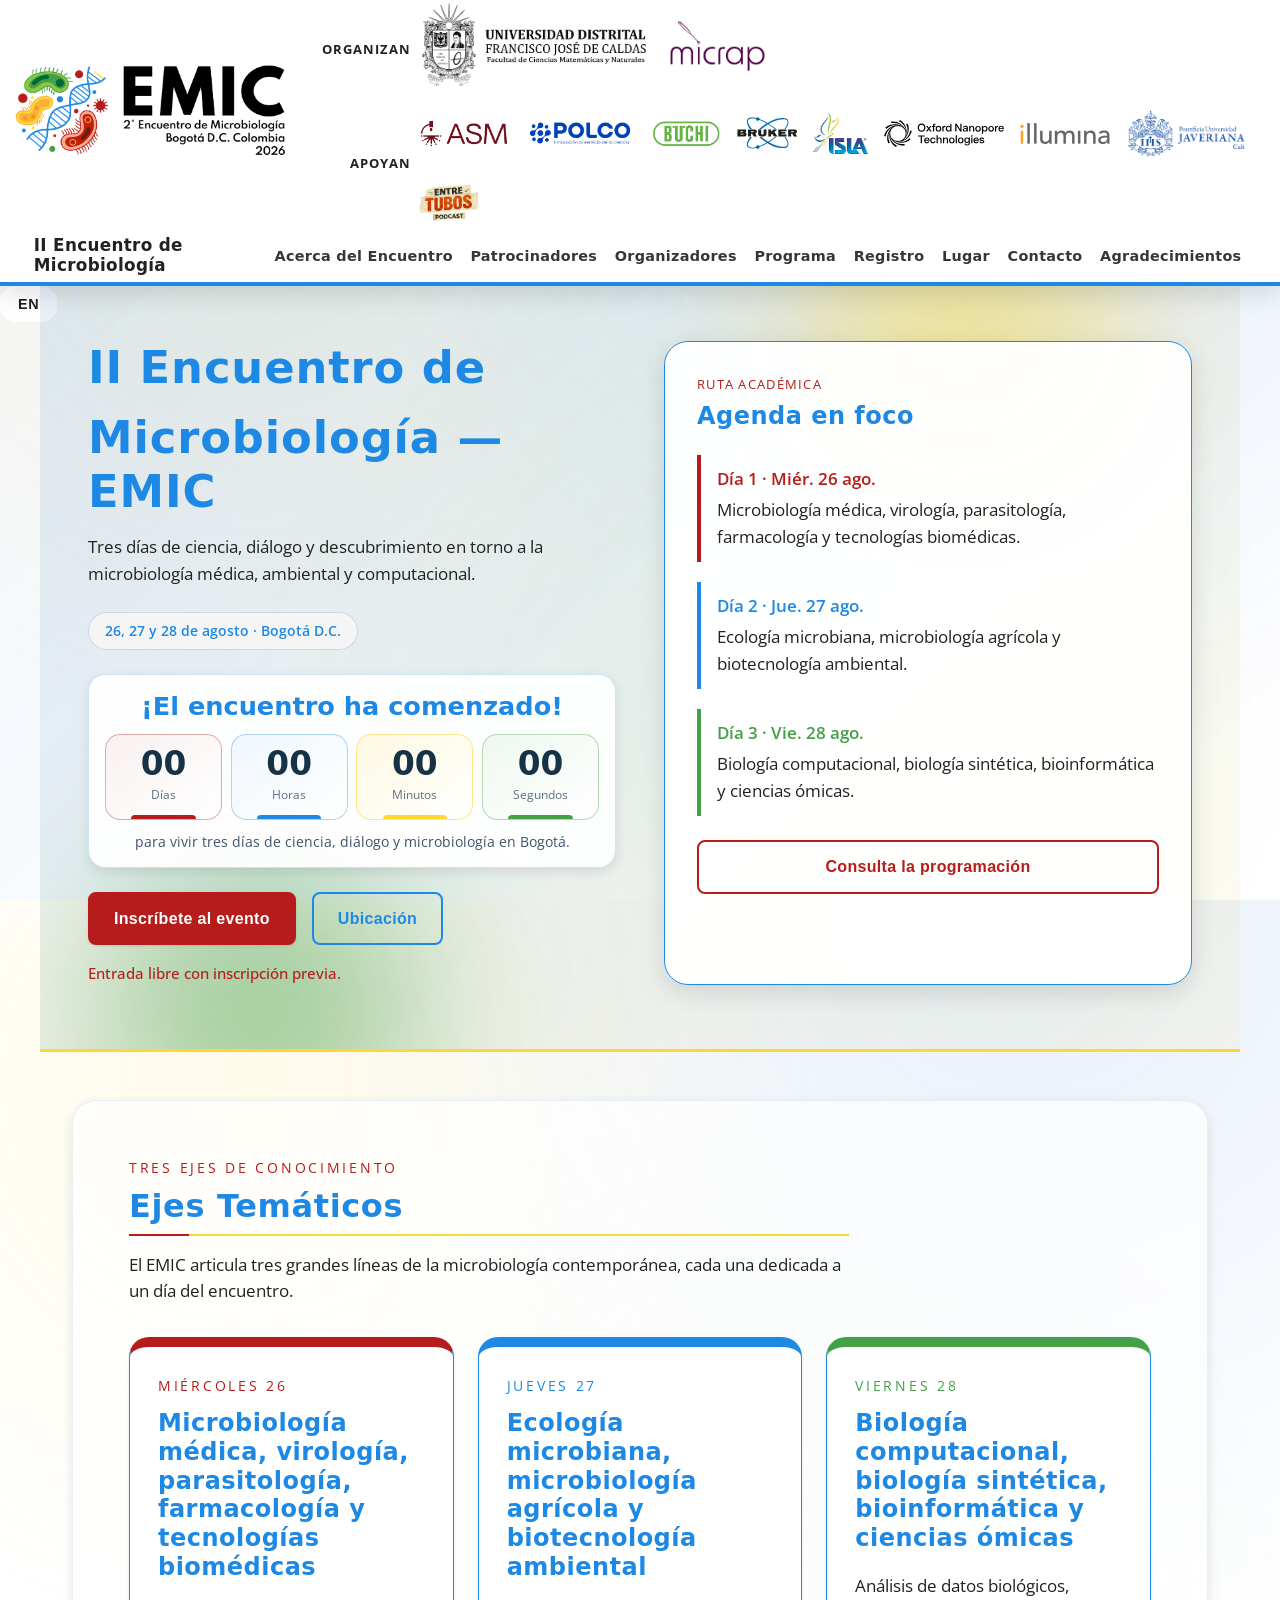
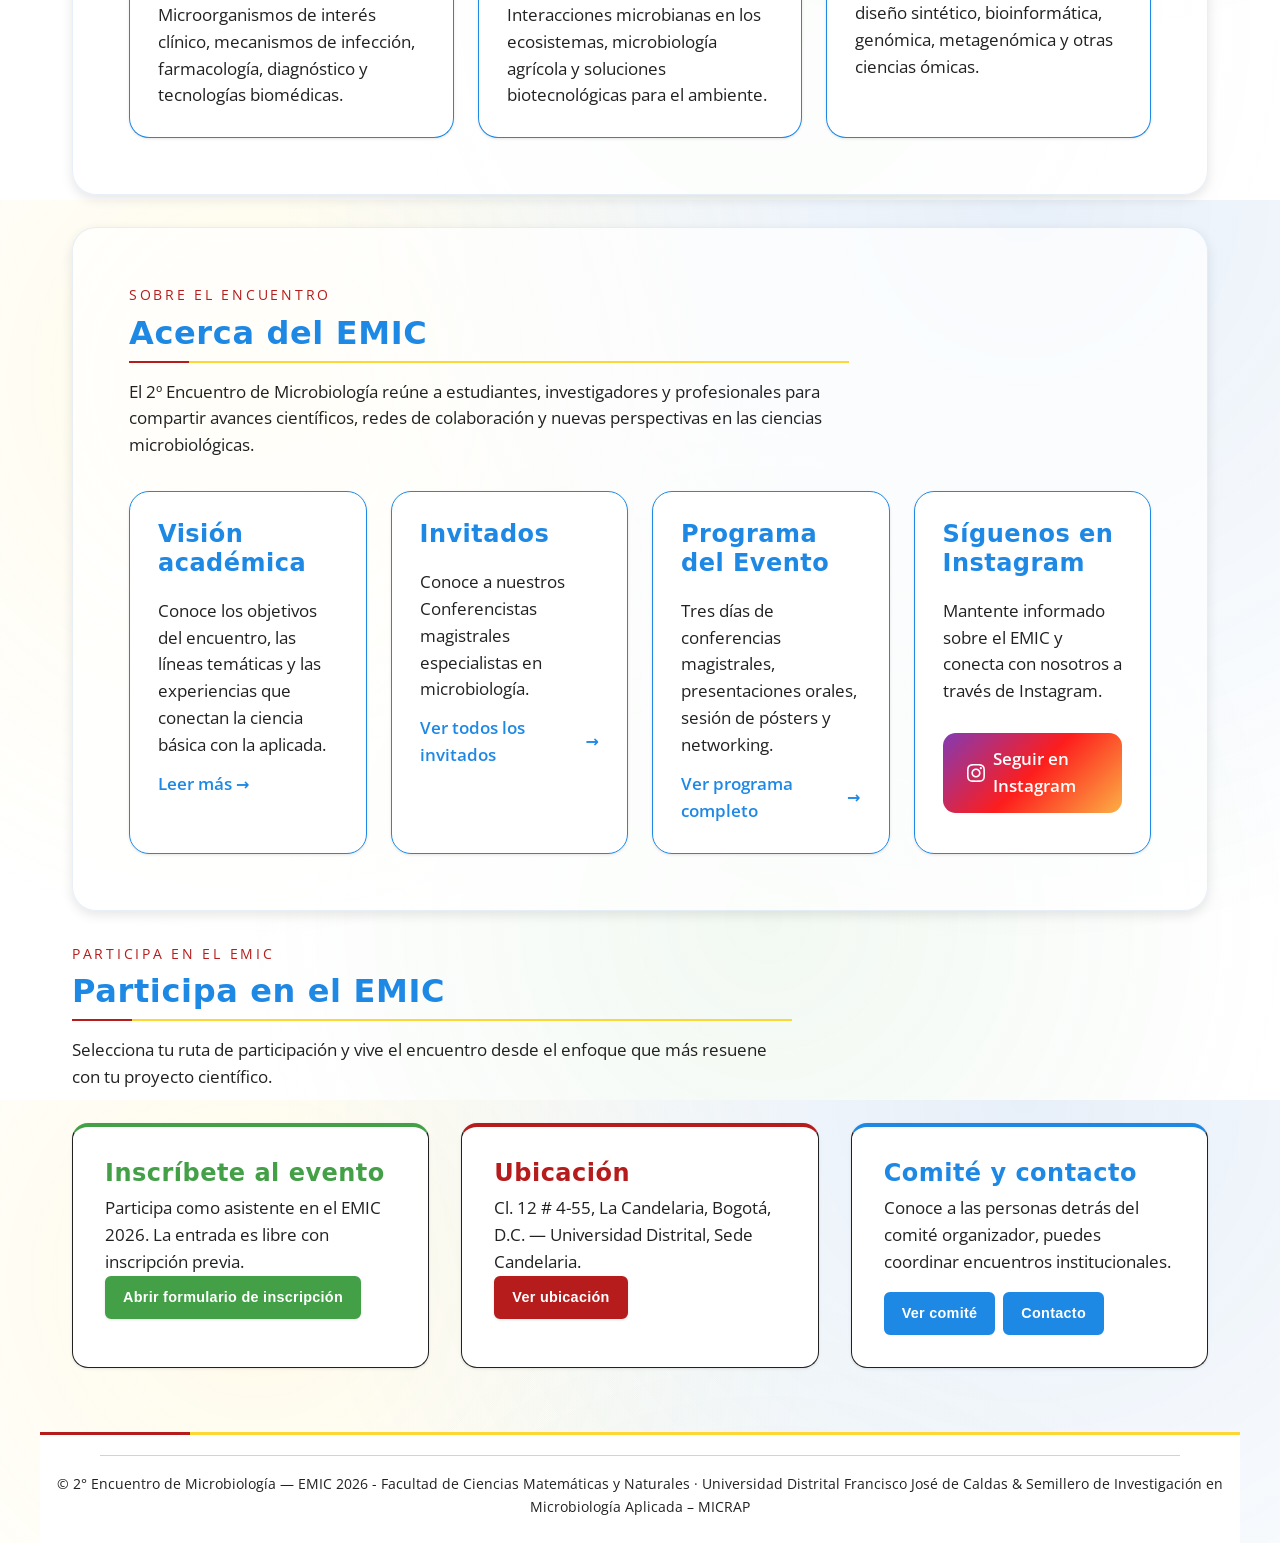
==== commit c1d5fbe8: "Update index.html" ====
--- a/docs/index.html
+++ b/docs/index.html
@@ -33,7 +33,7 @@
           <span class="logos-label">Organizan</span>
           <div class="logos-grupo">
          <a href="https://fnaturales.udistrital.edu.co" target="_blank" rel="noopener noreferrer"><img src="images/UD.png" alt="Universidad Distrital Francisco José de Caldas" class="header-logo logo-organizador" style="width: 230px ;height: auto;"></a>
-         <a href="https://www.instagram.com/micrap_ud/" target="_blank" rel="noopener noreferrer"><img src="images/micrap_violet.png" alt="Logo MICRAP" class="header-logo logo-organizador" style="width: 100px ;height: auto;"></a> 
+         <a href="https://www.instagram.com/micrap_ud/" target="_blank" rel="noopener noreferrer"><img src="images/micrap_violet.png" alt="Logo MICRAP" class="header-logo logo-organizador" style="width: 105px ;height: auto;"></a> 
         </div>
         </div>
       <div class="logos-fila">
@@ -42,10 +42,12 @@
           <a href="https://asm.org" target="_blank" rel="noopener noreferrer"><img src="images/ASM.png" alt="American Society for Microbiology" class="header-logo logo-organizador" style="width: 90px ;height: auto;"></a>
           <a href="https://www.polco.com.co/" target="_blank" rel="noopener noreferrer"><img src="images/polco.png" alt="polco" class="header-logo logo-apoyo" style="width: 110px ;height: auto;"></a>
           <a href="https://www.polco.com.co/marcas" target="_blank" rel="noopener noreferrer"><img src="images/Buchi.png" alt="Logotipo_buchi" class="header-logo logo-apoyo" style="width: 70px ;height: auto;"></a>
-          <a href="https://islasas.com/" target="_blank" rel="noopener noreferrer"><img src="images/LOGO ISLA.png" alt="Logotipo_Isla" class="header-logo logo-apoyo" style="width: 40px ;height: auto;"></a>
-          <a href="https://islasas.com/catalogo-isla/" target="_blank" rel="noopener noreferrer"><img src="images/oxfordnanopore.svg" alt="Logotipo_Oxford" class="header-logo logo-apoyo" style="width: 100px ;height: auto;"></a>
-          <a href="https://www.javerianacali.edu.co/" target="_blank" rel="noopener noreferrer"><img src="images/javeriana" alt="Logotipo_Javeriana" class="header-logo logo-apoyo" style="width: 110px ;height: auto;"></a>
-          <a href="https://open.spotify.com/show/5naWOFTRKINfM2EwAotxta?si=c60ed6004af44d29" target="_blank" rel="noopener noreferrer"><img src="images/Logotipo_EntreTubosPodcast.png" alt="Logotipo_EntreTubosPodcast" class="header-logo logo-apoyo" style="width: 45px ;height: auto;"></a>
+          <a href="https://www.polco.com.co/marcas" target="_blank" rel="noopener noreferrer"><img src="images/bruker.svg" alt="Logotipo_bruker" class="header-logo logo-apoyo" style="width: 60px ;height: auto;"></a>
+          <a href="https://islasas.com/" target="_blank" rel="noopener noreferrer"><img src="images/LOGO ISLA.png" alt="Logotipo_Isla" class="header-logo logo-apoyo" style="width: 55px ;height: auto;"></a>
+          <a href="https://islasas.com/catalogo-isla/" target="_blank" rel="noopener noreferrer"><img src="images/oxfordnanopore.svg" alt="Logotipo_Oxford" class="header-logo logo-apoyo" style="width: 120px ;height: auto;"></a>
+          <a href="https://islasas.com/catalogo-isla/" target="_blank" rel="noopener noreferrer"><img src="images/illumina.svg" alt="Logotipo_illumina" class="header-logo logo-apoyo" style="width: 90px ;height: auto;"></a>
+          <a href="https://www.javerianacali.edu.co/" target="_blank" rel="noopener noreferrer"><img src="images/javeriana" alt="Logotipo_Javeriana" class="header-logo logo-apoyo" style="width: 120px ;height: auto;"></a>
+          <a href="https://open.spotify.com/show/5naWOFTRKINfM2EwAotxta?si=c60ed6004af44d29" target="_blank" rel="noopener noreferrer"><img src="images/Logotipo_EntreTubosPodcast.png" alt="Logotipo_EntreTubosPodcast" class="header-logo logo-apoyo" style="width: 60px ;height: auto;"></a>
 
         </div>
         </div> 
@@ -618,4 +620,4 @@
   });
 });
     </script>
-  </body>+  </body>
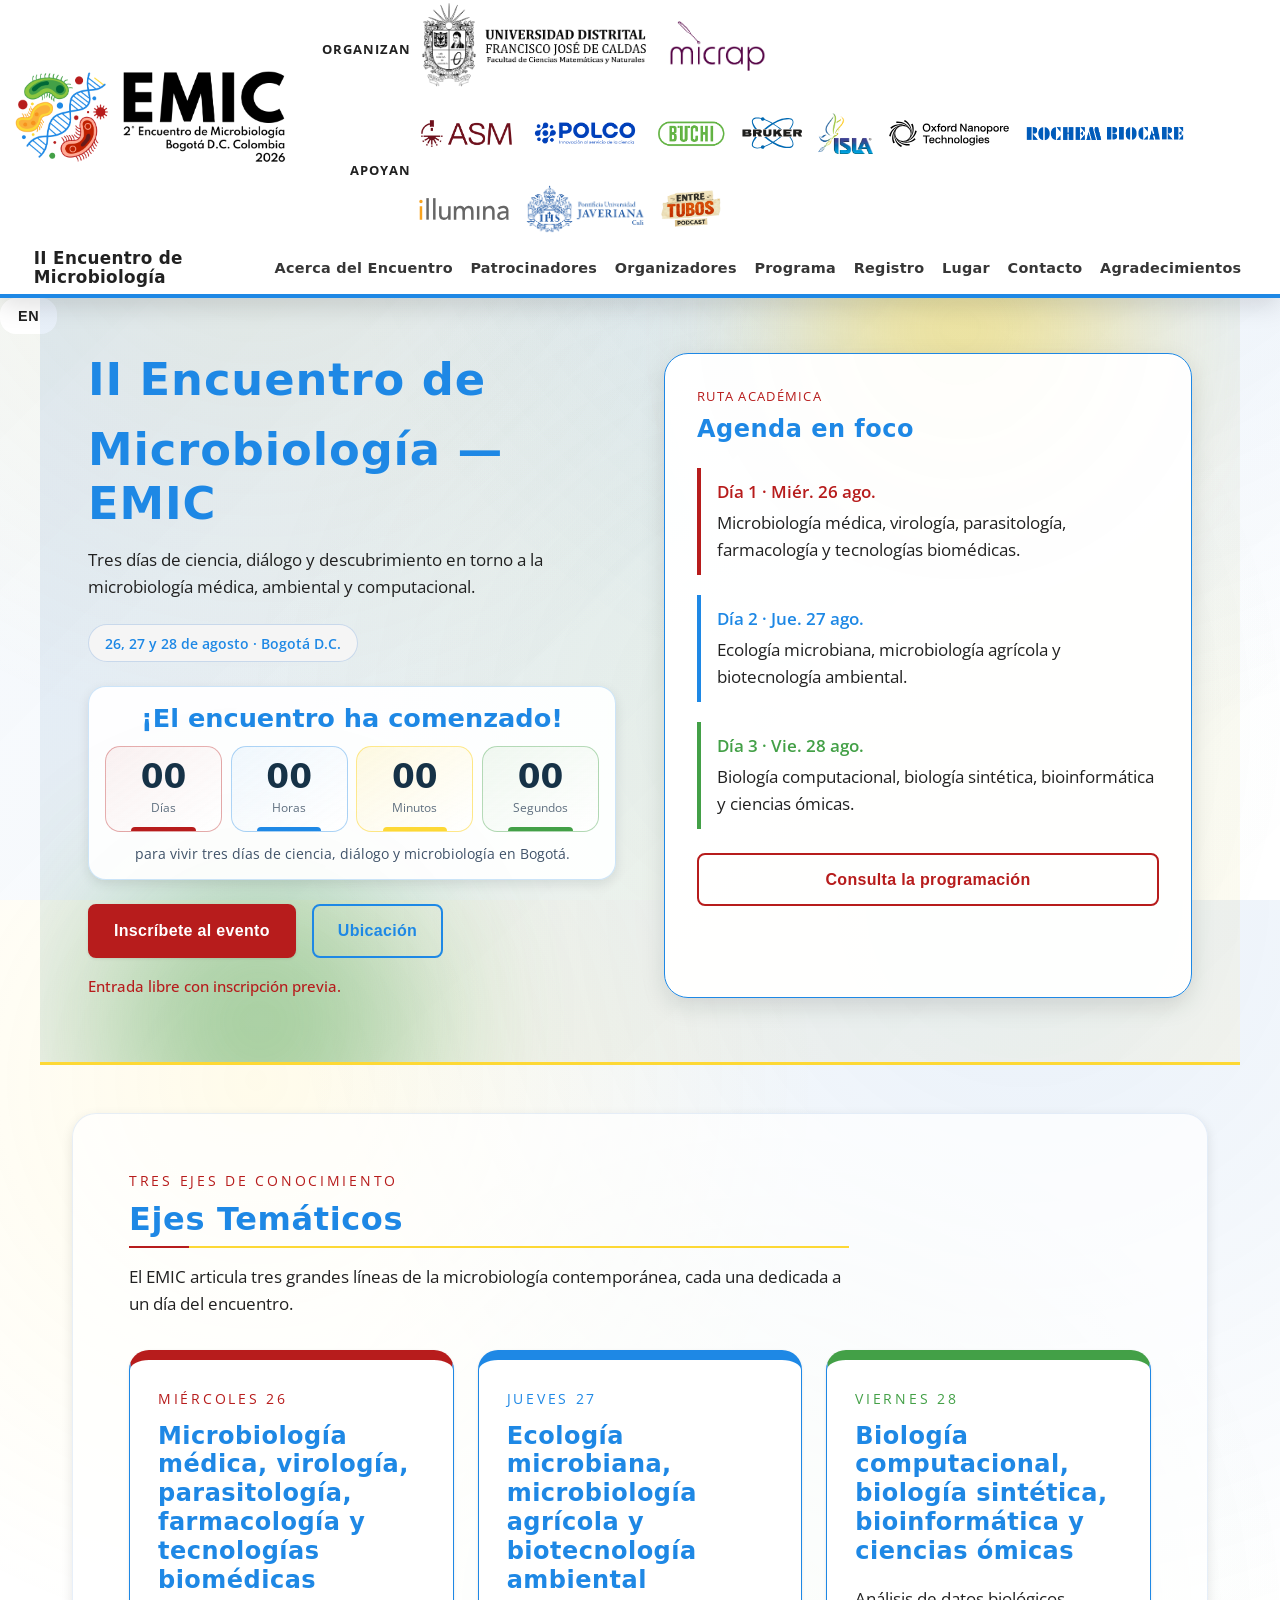
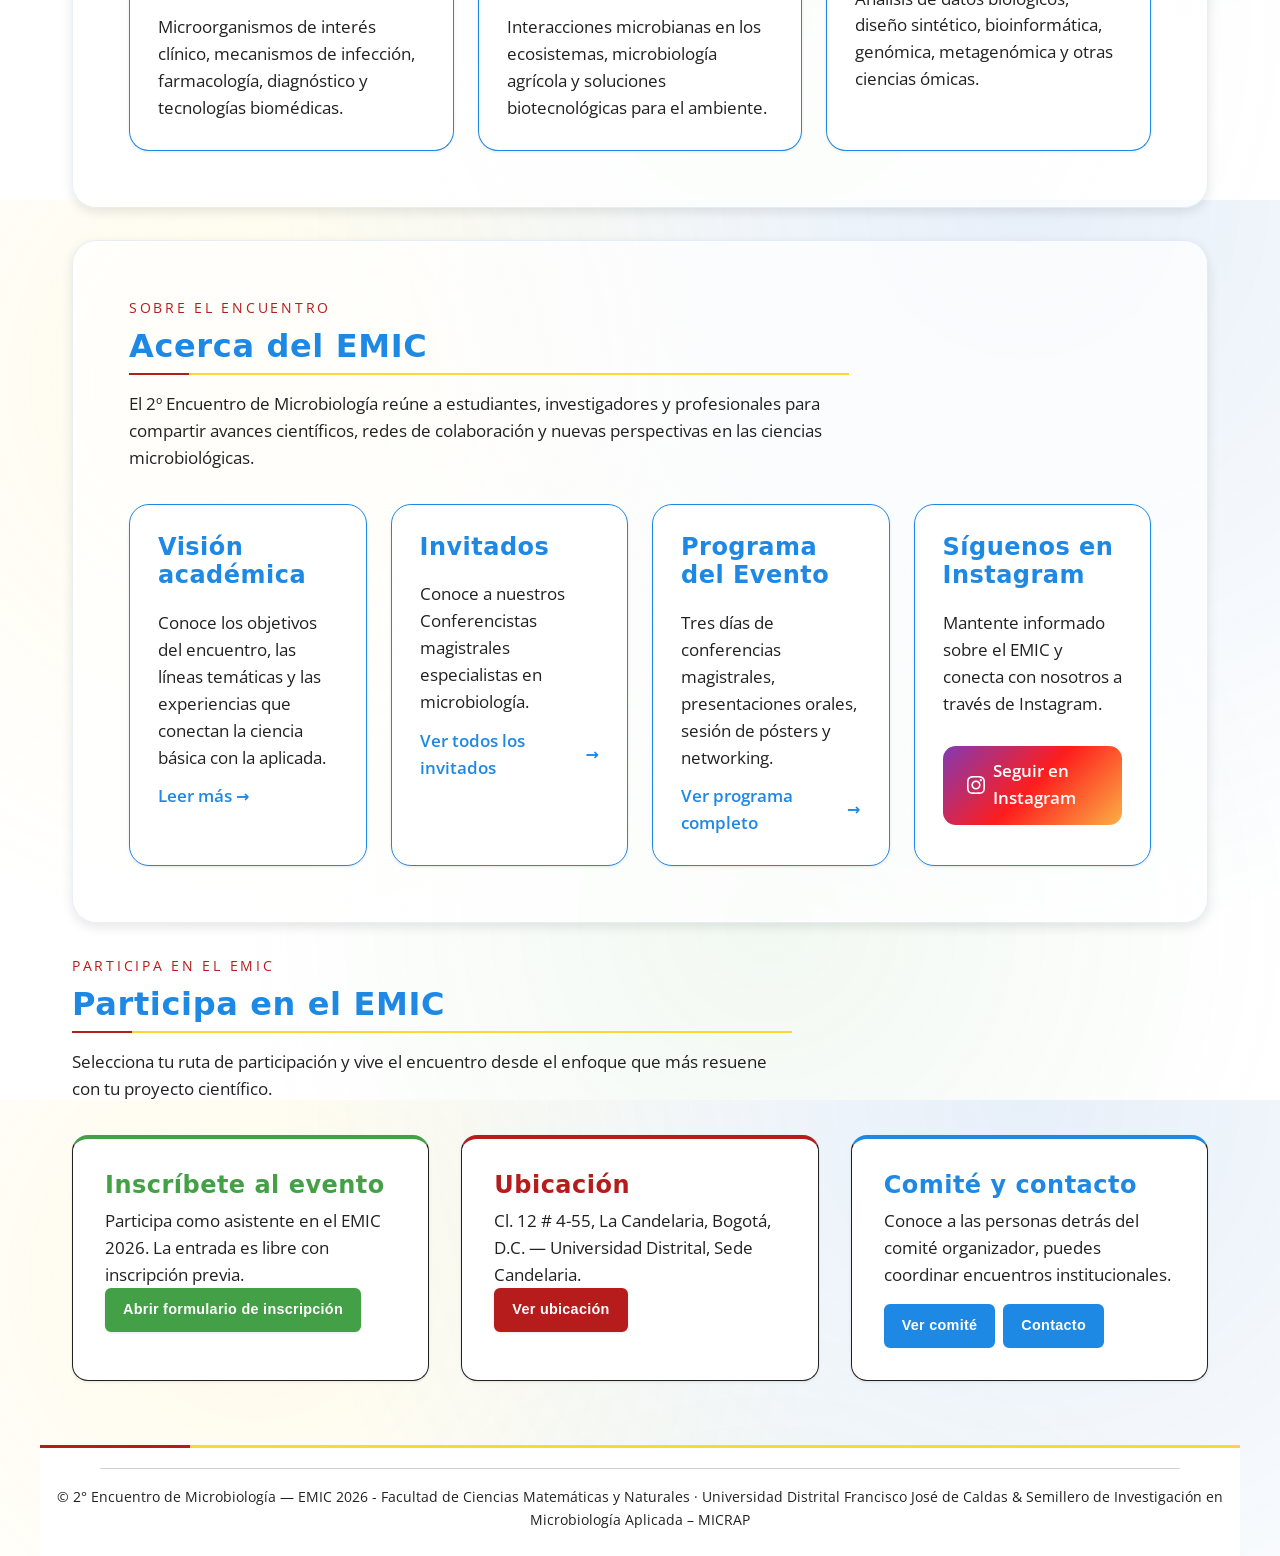
==== commit 8d4e9d24: "Update index.html" ====
--- a/docs/index.html
+++ b/docs/index.html
@@ -39,12 +39,13 @@
       <div class="logos-fila">
           <span class="logos-label">Apoyan</span>
            <div class="logos-grupo">
-          <a href="https://asm.org" target="_blank" rel="noopener noreferrer"><img src="images/ASM.png" alt="American Society for Microbiology" class="header-logo logo-organizador" style="width: 90px ;height: auto;"></a>
+          <a href="https://asm.org" target="_blank" rel="noopener noreferrer"><img src="images/ASM.png" alt="American Society for Microbiology" class="header-logo logo-organizador" style="width: 95px ;height: auto;"></a>
           <a href="https://www.polco.com.co/" target="_blank" rel="noopener noreferrer"><img src="images/polco.png" alt="polco" class="header-logo logo-apoyo" style="width: 110px ;height: auto;"></a>
           <a href="https://www.polco.com.co/marcas" target="_blank" rel="noopener noreferrer"><img src="images/Buchi.png" alt="Logotipo_buchi" class="header-logo logo-apoyo" style="width: 70px ;height: auto;"></a>
           <a href="https://www.polco.com.co/marcas" target="_blank" rel="noopener noreferrer"><img src="images/bruker.svg" alt="Logotipo_bruker" class="header-logo logo-apoyo" style="width: 60px ;height: auto;"></a>
           <a href="https://islasas.com/" target="_blank" rel="noopener noreferrer"><img src="images/LOGO ISLA.png" alt="Logotipo_Isla" class="header-logo logo-apoyo" style="width: 55px ;height: auto;"></a>
           <a href="https://islasas.com/catalogo-isla/" target="_blank" rel="noopener noreferrer"><img src="images/oxfordnanopore.svg" alt="Logotipo_Oxford" class="header-logo logo-apoyo" style="width: 120px ;height: auto;"></a>
+          <a href="https://www.rochembiocare.com/" target="_blank" rel="noopener noreferrer"><img src="images/Rochem.png" alt="Logotipo_RochemBiocare" class="header-logo logo-apoyo" style="width: 160px ;height: auto;"></a>
           <a href="https://islasas.com/catalogo-isla/" target="_blank" rel="noopener noreferrer"><img src="images/illumina.svg" alt="Logotipo_illumina" class="header-logo logo-apoyo" style="width: 90px ;height: auto;"></a>
           <a href="https://www.javerianacali.edu.co/" target="_blank" rel="noopener noreferrer"><img src="images/javeriana" alt="Logotipo_Javeriana" class="header-logo logo-apoyo" style="width: 120px ;height: auto;"></a>
           <a href="https://open.spotify.com/show/5naWOFTRKINfM2EwAotxta?si=c60ed6004af44d29" target="_blank" rel="noopener noreferrer"><img src="images/Logotipo_EntreTubosPodcast.png" alt="Logotipo_EntreTubosPodcast" class="header-logo logo-apoyo" style="width: 60px ;height: auto;"></a>
@@ -53,6 +54,7 @@
         </div> 
       </div>
     </div>
+
 
     <nav>
       <div class="nav-brand">
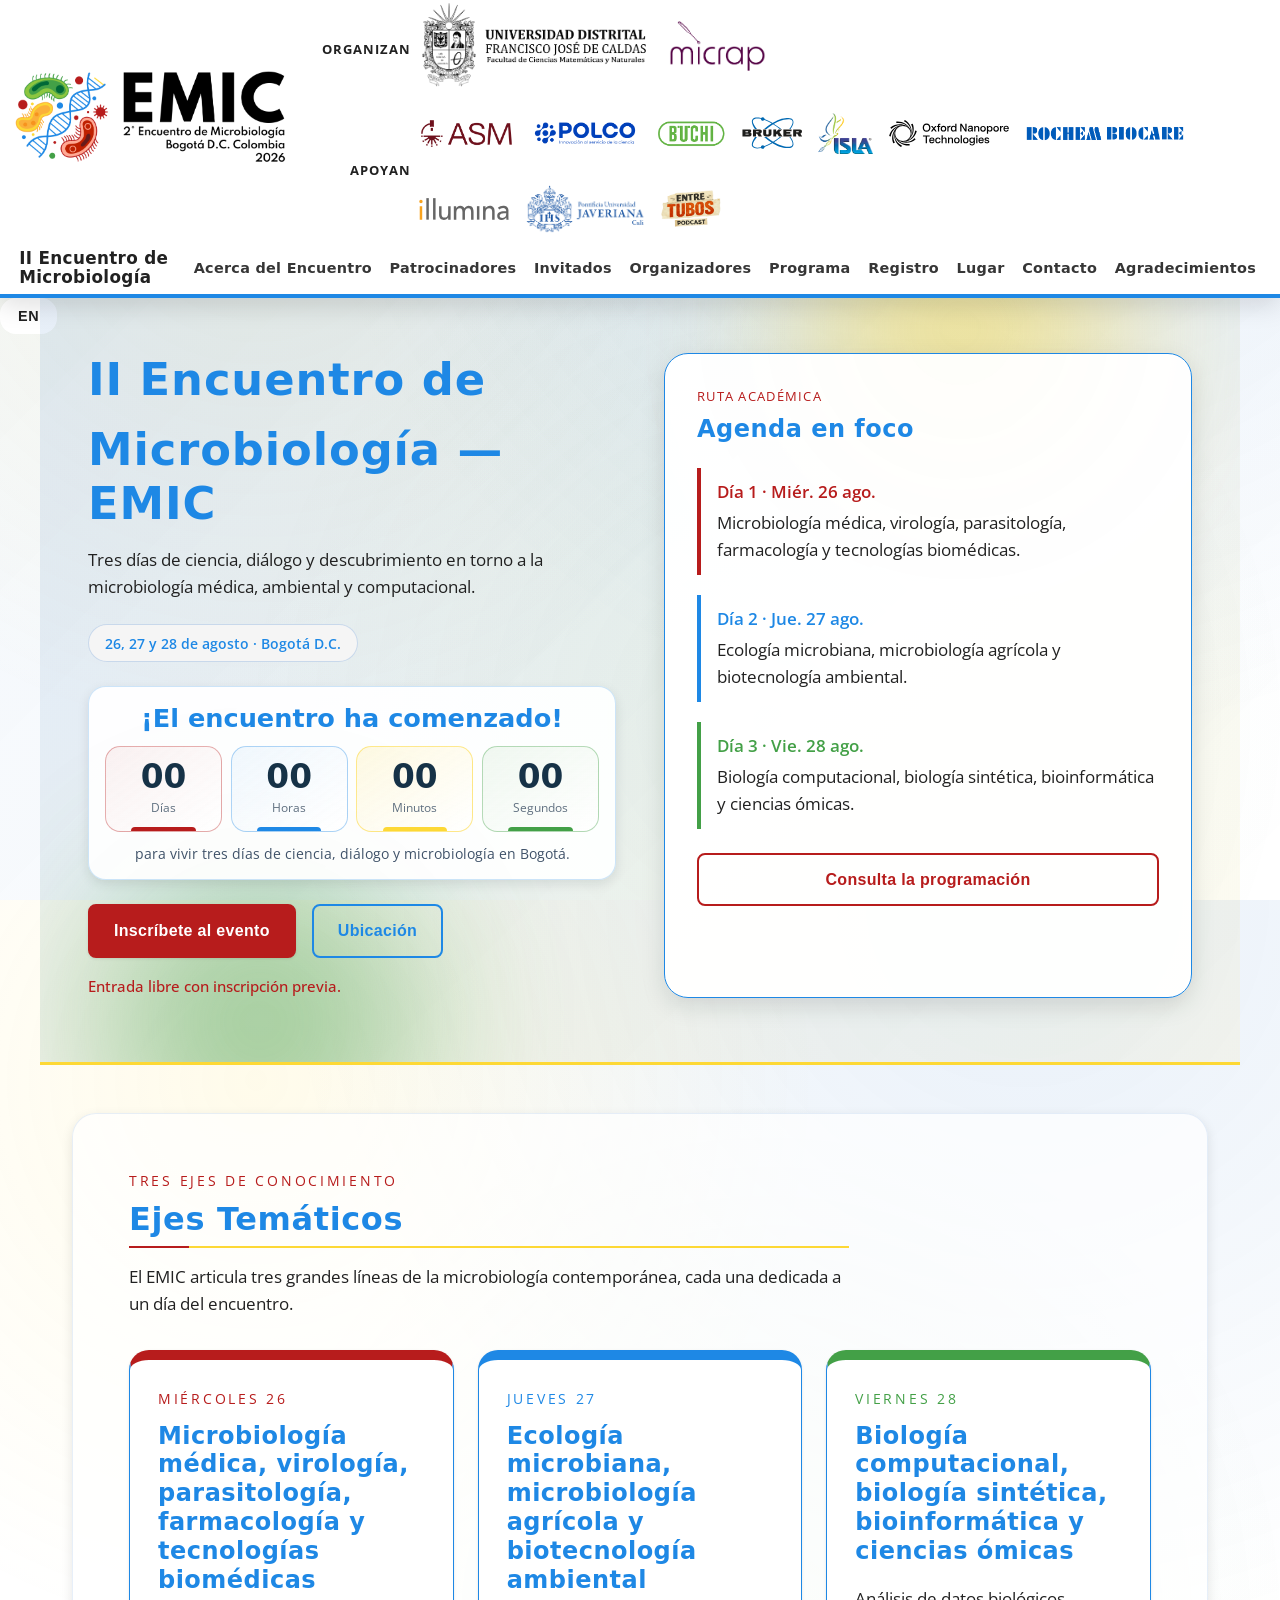
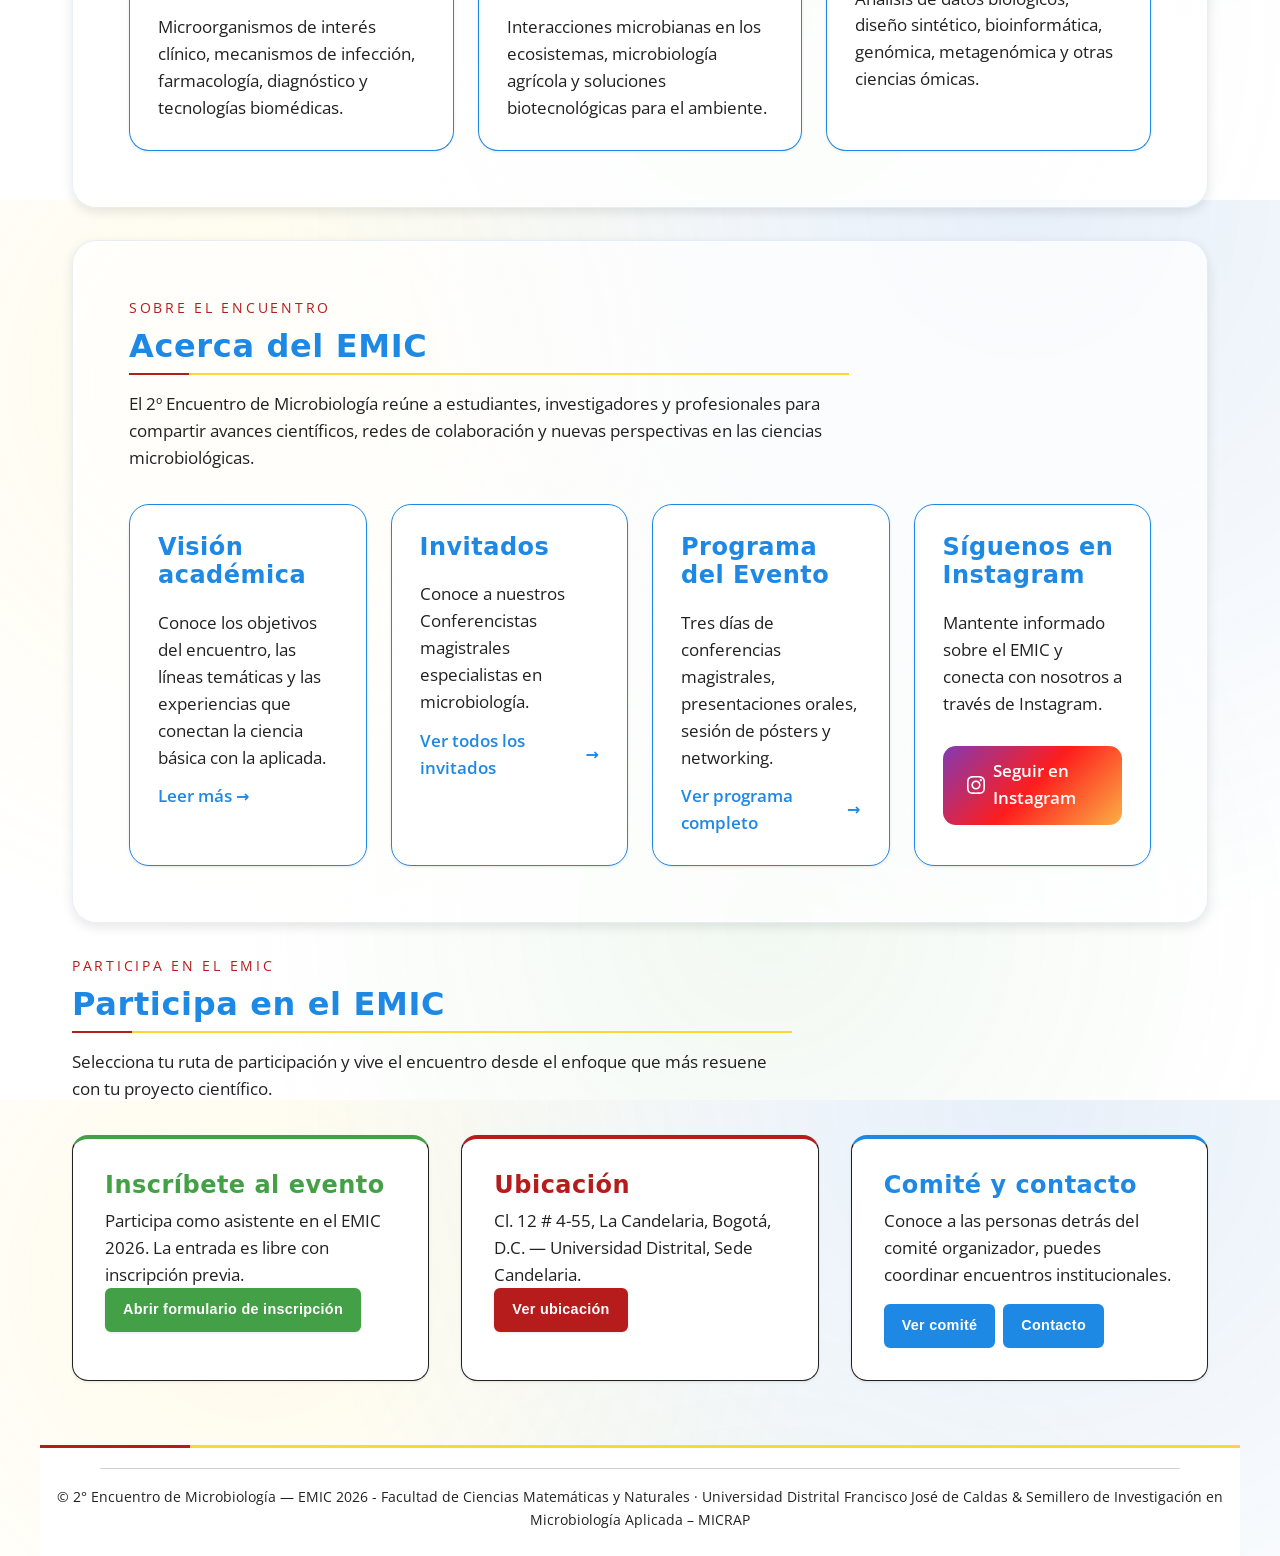
==== commit 7f3e9a6e: "Update navigation links in index.html Replaced the 'Invitados' link with 'Cursos precongreso'." ====
--- a/docs/index.html
+++ b/docs/index.html
@@ -46,7 +46,7 @@
           <a href="https://islasas.com/" target="_blank" rel="noopener noreferrer"><img src="images/LOGO ISLA.png" alt="Logotipo_Isla" class="header-logo logo-apoyo" style="width: 55px ;height: auto;"></a>
           <a href="https://islasas.com/catalogo-isla/" target="_blank" rel="noopener noreferrer"><img src="images/oxfordnanopore.svg" alt="Logotipo_Oxford" class="header-logo logo-apoyo" style="width: 120px ;height: auto;"></a>
           <a href="https://www.rochembiocare.com/" target="_blank" rel="noopener noreferrer"><img src="images/Rochem.png" alt="Logotipo_RochemBiocare" class="header-logo logo-apoyo" style="width: 160px ;height: auto;"></a>
-          <a href="https://islasas.com/catalogo-isla/" target="_blank" rel="noopener noreferrer"><img src="images/illumina.svg" alt="Logotipo_illumina" class="header-logo logo-apoyo" style="width: 90px ;height: auto;"></a>
+          <a href="https://www.rochembiocare.com/" target="_blank" rel="noopener noreferrer"><img src="images/illumina.svg" alt="Logotipo_illumina" class="header-logo logo-apoyo" style="width: 90px ;height: auto;"></a>
           <a href="https://www.javerianacali.edu.co/" target="_blank" rel="noopener noreferrer"><img src="images/javeriana" alt="Logotipo_Javeriana" class="header-logo logo-apoyo" style="width: 120px ;height: auto;"></a>
           <a href="https://open.spotify.com/show/5naWOFTRKINfM2EwAotxta?si=c60ed6004af44d29" target="_blank" rel="noopener noreferrer"><img src="images/Logotipo_EntreTubosPodcast.png" alt="Logotipo_EntreTubosPodcast" class="header-logo logo-apoyo" style="width: 60px ;height: auto;"></a>
 
@@ -54,7 +54,6 @@
         </div> 
       </div>
     </div>
-
 
     <nav>
       <div class="nav-brand">
@@ -66,7 +65,7 @@
           <li><a href="acerca.html" data-i18n="nav.about">Acerca</a></li>
         <!--  <li><a href="multimedia.html" data-i18n="nav.media">Medios Visuales</a></li> -->
           <li><a href="patrocinadores.html" data-i18n="nav.sponsor">Patrocinadores</a></li>
-         <!-- <li><a href="invitados.html" data-i18n="nav.guests">Invitados</a></li> -->
+          <li><a href="cursos.html" data-i18n="nav.guests">Cursos precongreso</a></li>
           <li><a href="comite.html" data-i18n="nav.committee">Organizadores</a></li>
           <li><a href="programa.html" data-i18n="nav.program">Programa</a></li>
           <li><a href="registro.html" data-i18n="nav.register">Registro</a></li>
--- a/docs/styles.css
+++ b/docs/styles.css
@@ -2481,3 +2481,174 @@
     animation: none !important;
   }
 }
+
+/* ==========================================================
+   AJUSTE DEFINITIVO DEL ENCABEZADO Y LOGOS EN MÓVIL
+   Mantiene todos los logos visibles y ordenados en una cuadrícula.
+   ========================================================== */
+
+@media (max-width: 768px) {
+  header {
+    position: relative;
+    overflow: visible;
+  }
+
+  .header-logos-emic {
+    width: 100%;
+    max-width: 100%;
+    padding: 0.9rem 0.75rem 0.75rem;
+    flex-direction: column;
+    align-items: center;
+    justify-content: center;
+    gap: 0.75rem;
+    overflow: visible;
+  }
+
+  .logo-emic-box {
+    width: 100%;
+    flex: none;
+    display: flex;
+    justify-content: center;
+  }
+
+  .logo-emic-box a {
+    display: flex;
+    justify-content: center;
+    width: 100%;
+  }
+
+  .logo-emic-box img {
+    width: min(245px, 72vw) !important;
+    max-width: 100% !important;
+    height: auto !important;
+    max-height: none !important;
+    display: block;
+    object-fit: contain;
+  }
+
+  .logos-bloques {
+    width: 100%;
+    min-width: 0;
+    display: flex;
+    flex-direction: column;
+    align-items: stretch;
+    gap: 0.75rem;
+  }
+
+  .logos-fila {
+    width: 100%;
+    min-width: 0;
+    display: block;
+  }
+
+  .logos-fila .logos-label {
+    display: block;
+    width: 100%;
+    margin: 0 0 0.45rem;
+    text-align: center;
+    font-size: 0.74rem;
+    line-height: 1.2;
+    letter-spacing: 0.14em;
+  }
+
+  .logos-fila .logos-grupo {
+    width: 100%;
+    min-width: 0;
+    margin: 0 auto;
+    display: grid;
+    align-items: center;
+    justify-items: center;
+    justify-content: center;
+    gap: 0.55rem 0.6rem;
+  }
+
+  /* Universidad y MICRAP */
+  .logos-fila:first-child .logos-grupo {
+    max-width: 390px;
+    grid-template-columns: repeat(2, minmax(0, 1fr));
+  }
+
+  .logos-fila:first-child .logos-grupo a {
+    width: 100%;
+    min-width: 0;
+    height: 58px;
+    display: flex;
+    align-items: center;
+    justify-content: center;
+  }
+
+  .logos-fila:first-child .logos-grupo img {
+    width: 100% !important;
+    max-width: 155px !important;
+    height: 56px !important;
+    max-height: 56px !important;
+    display: block !important;
+    object-fit: contain;
+  }
+
+  /* Todos los logos de apoyo */
+  .logos-fila:last-child .logos-grupo {
+    grid-template-columns: repeat(4, minmax(0, 1fr));
+  }
+
+  .logos-fila:last-child .logos-grupo a {
+    width: 100%;
+    min-width: 0;
+    height: 48px;
+    padding: 0.1rem;
+    display: flex;
+    align-items: center;
+    justify-content: center;
+    overflow: visible;
+  }
+
+  .logos-fila:last-child .logos-grupo img,
+  .logos-fila:last-child .logos-grupo img.logo-organizador,
+  .logos-fila:last-child .logos-grupo img.logo-apoyo {
+    width: 100% !important;
+    max-width: 105px !important;
+    height: 44px !important;
+    max-height: 44px !important;
+    display: block !important;
+    object-fit: contain;
+    object-position: center;
+    visibility: visible !important;
+    opacity: 1 !important;
+  }
+
+  nav {
+    margin-top: 0;
+  }
+}
+
+/* Teléfonos: tres logos de apoyo por fila para que sean legibles. */
+@media (max-width: 520px) {
+  .header-logos-emic {
+    padding-left: 0.65rem;
+    padding-right: 0.65rem;
+  }
+
+  .logos-fila:last-child .logos-grupo {
+    grid-template-columns: repeat(3, minmax(0, 1fr));
+    gap: 0.5rem 0.45rem;
+  }
+
+  .logos-fila:last-child .logos-grupo a {
+    height: 46px;
+  }
+
+  .logos-fila:last-child .logos-grupo img,
+  .logos-fila:last-child .logos-grupo img.logo-organizador,
+  .logos-fila:last-child .logos-grupo img.logo-apoyo {
+    max-width: 110px !important;
+    height: 42px !important;
+    max-height: 42px !important;
+  }
+}
+
+@media (max-width: 350px) {
+  .logos-fila:last-child .logos-grupo {
+    grid-template-columns: repeat(2, minmax(0, 1fr));
+  }
+}
+
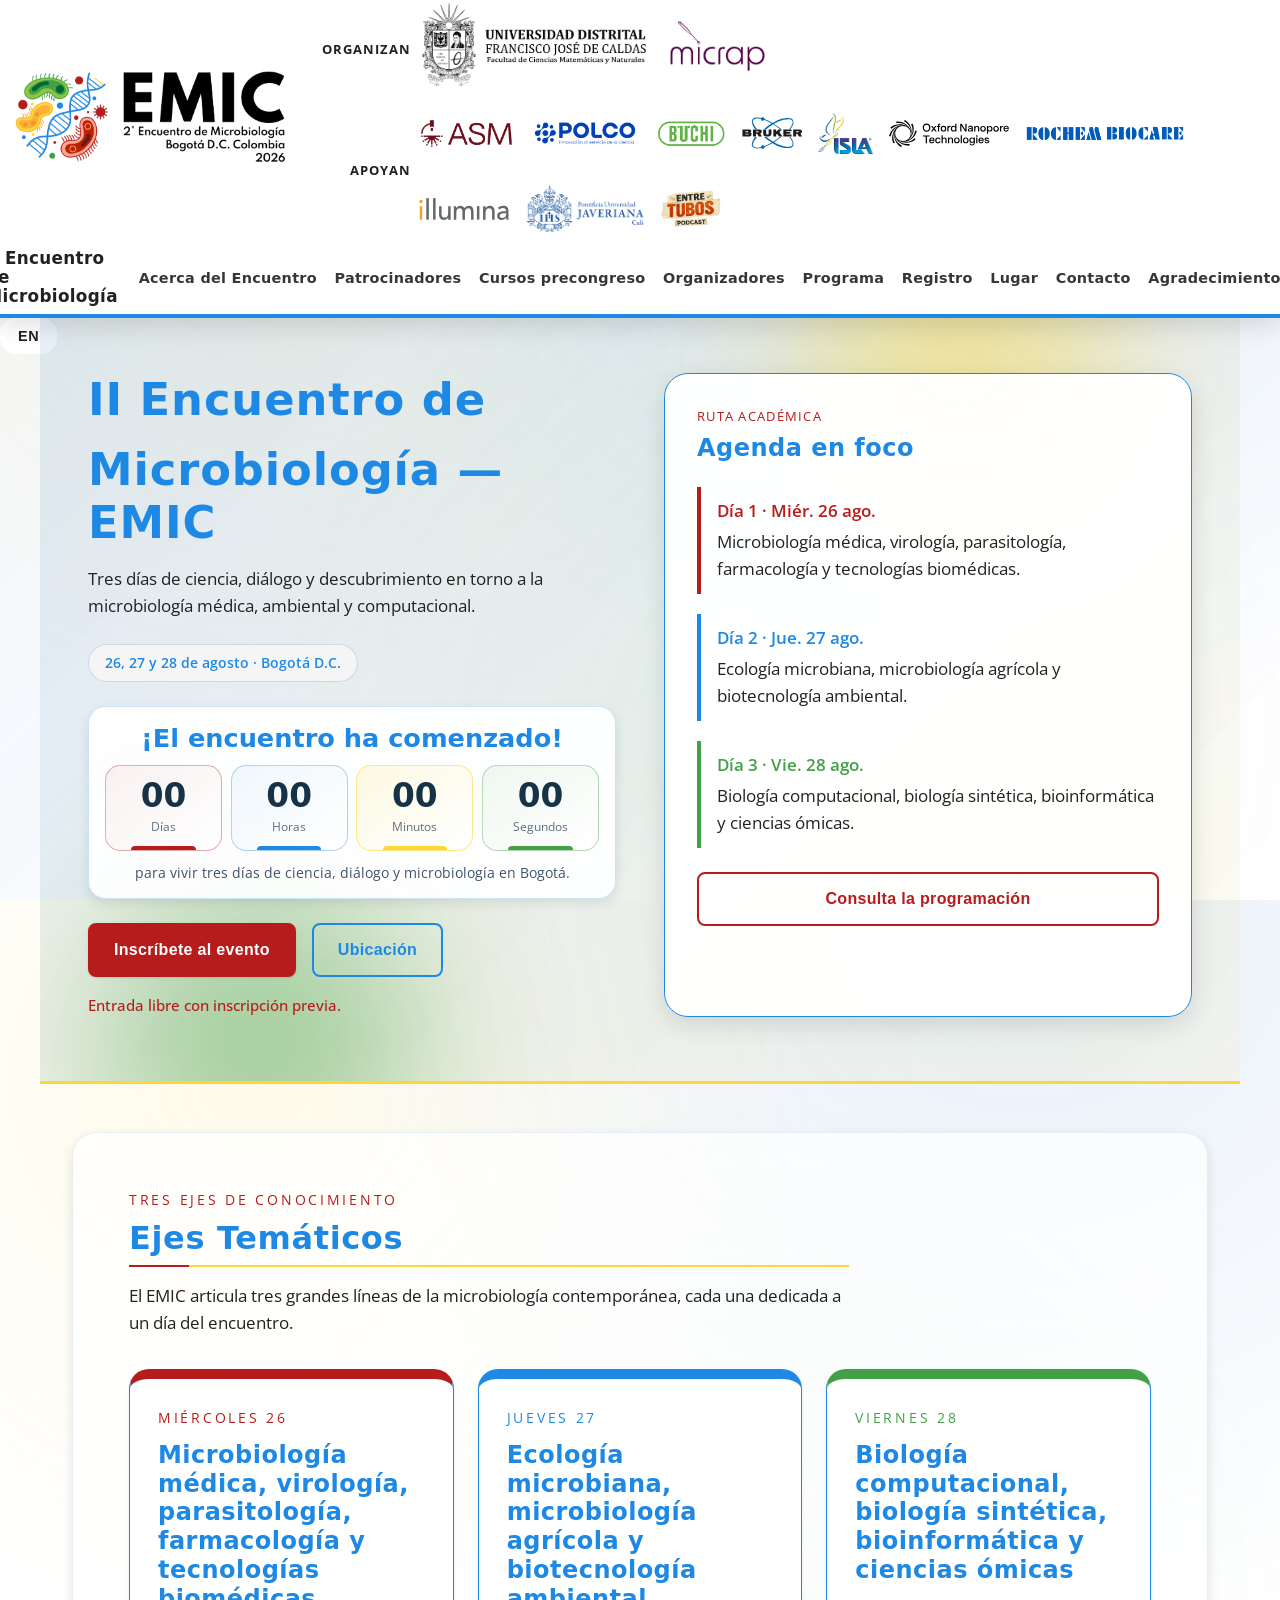
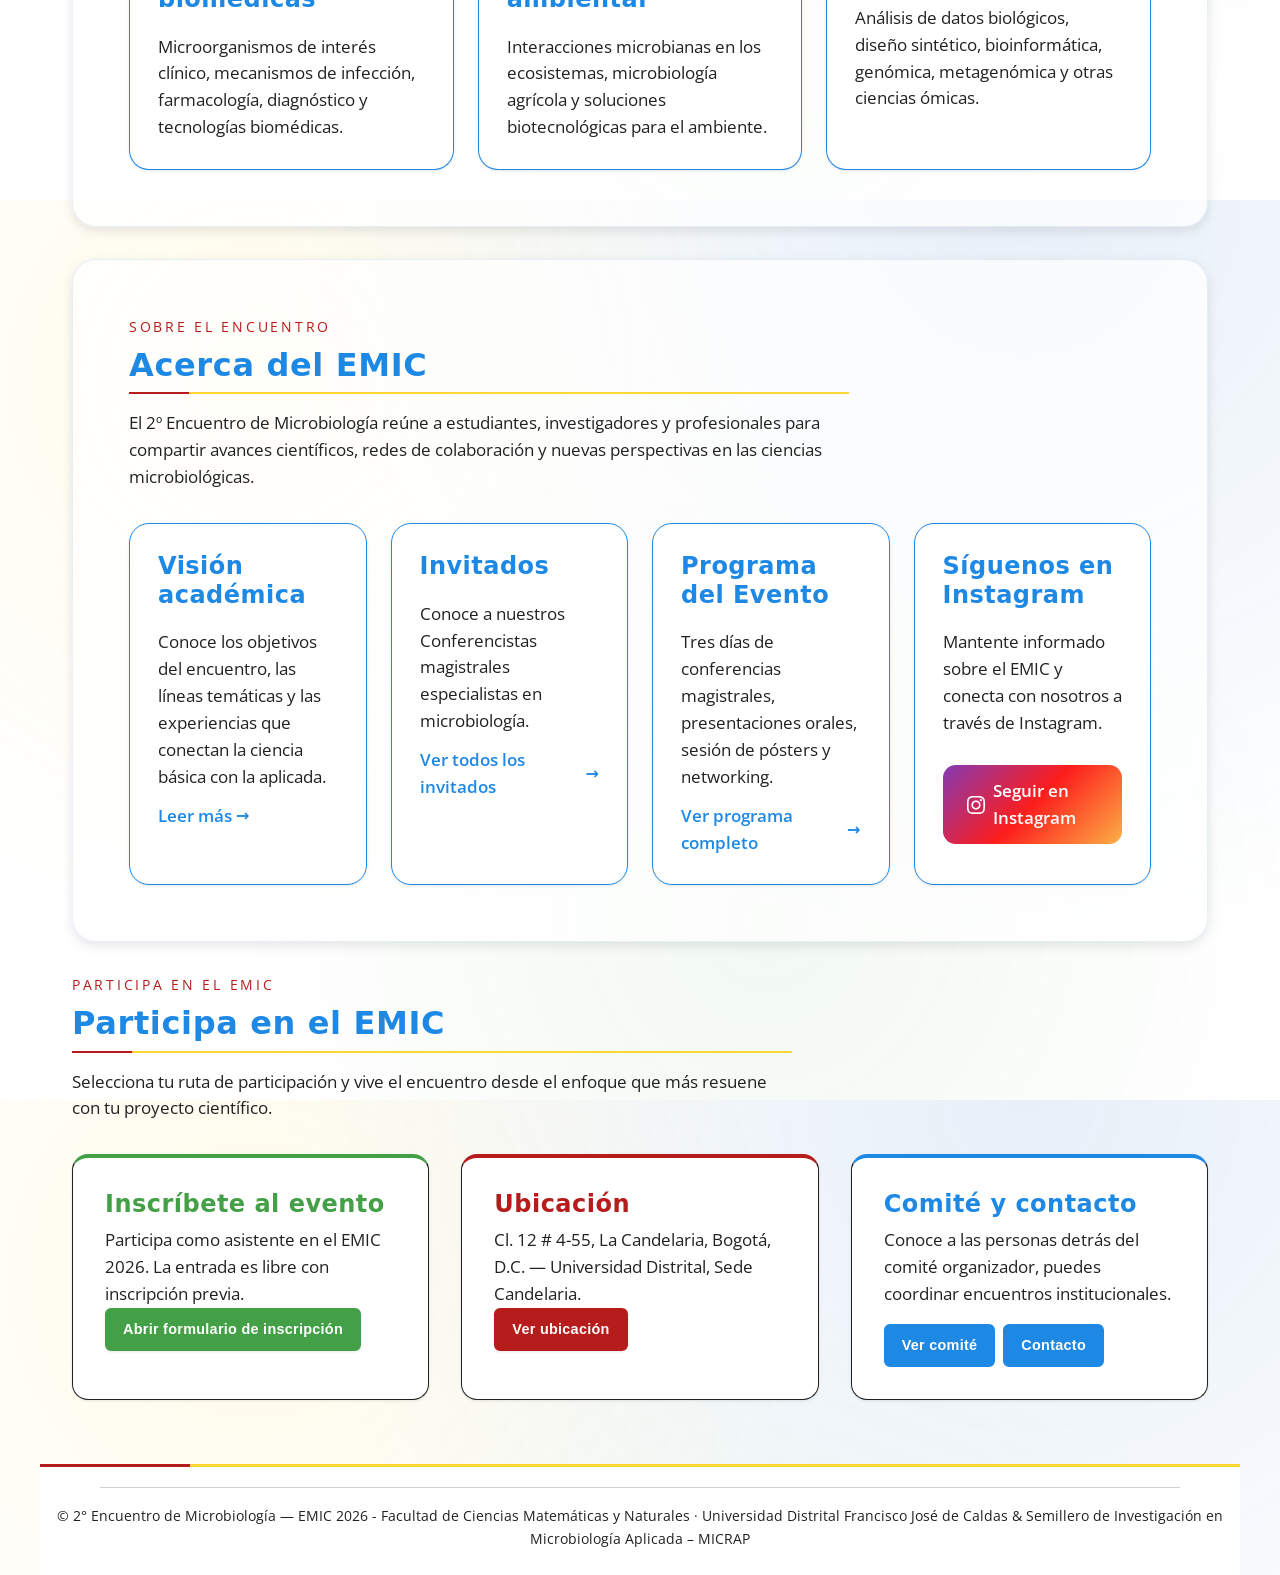
==== commit c750b602: "Update guest navigation text to 'pre-congress courses'" ====
--- a/docs/index.html
+++ b/docs/index.html
@@ -335,7 +335,7 @@
           'nav.about': 'Acerca del Encuentro',
           'nav.media': 'Medios Visuales',
           'nav.sponsor': 'Patrocinadores',
-          'nav.guests': 'Invitados',
+          'nav.guests': 'Cursos precongreso',
           'nav.program': 'Programa',
           'nav.register': 'Registro',
           'nav.location': 'Lugar',
@@ -421,7 +421,7 @@
         'nav.about':       'About the Meeting',
         'nav.media':       'Visual Media',
         'nav.sponsor':     'Sponsors',
-        'nav.guests':      'Guests',
+        'nav.guests':      'pre-congress courses',
         'nav.program':     'Program',
         'nav.register':    'Registration',
         'nav.location':    'Location',
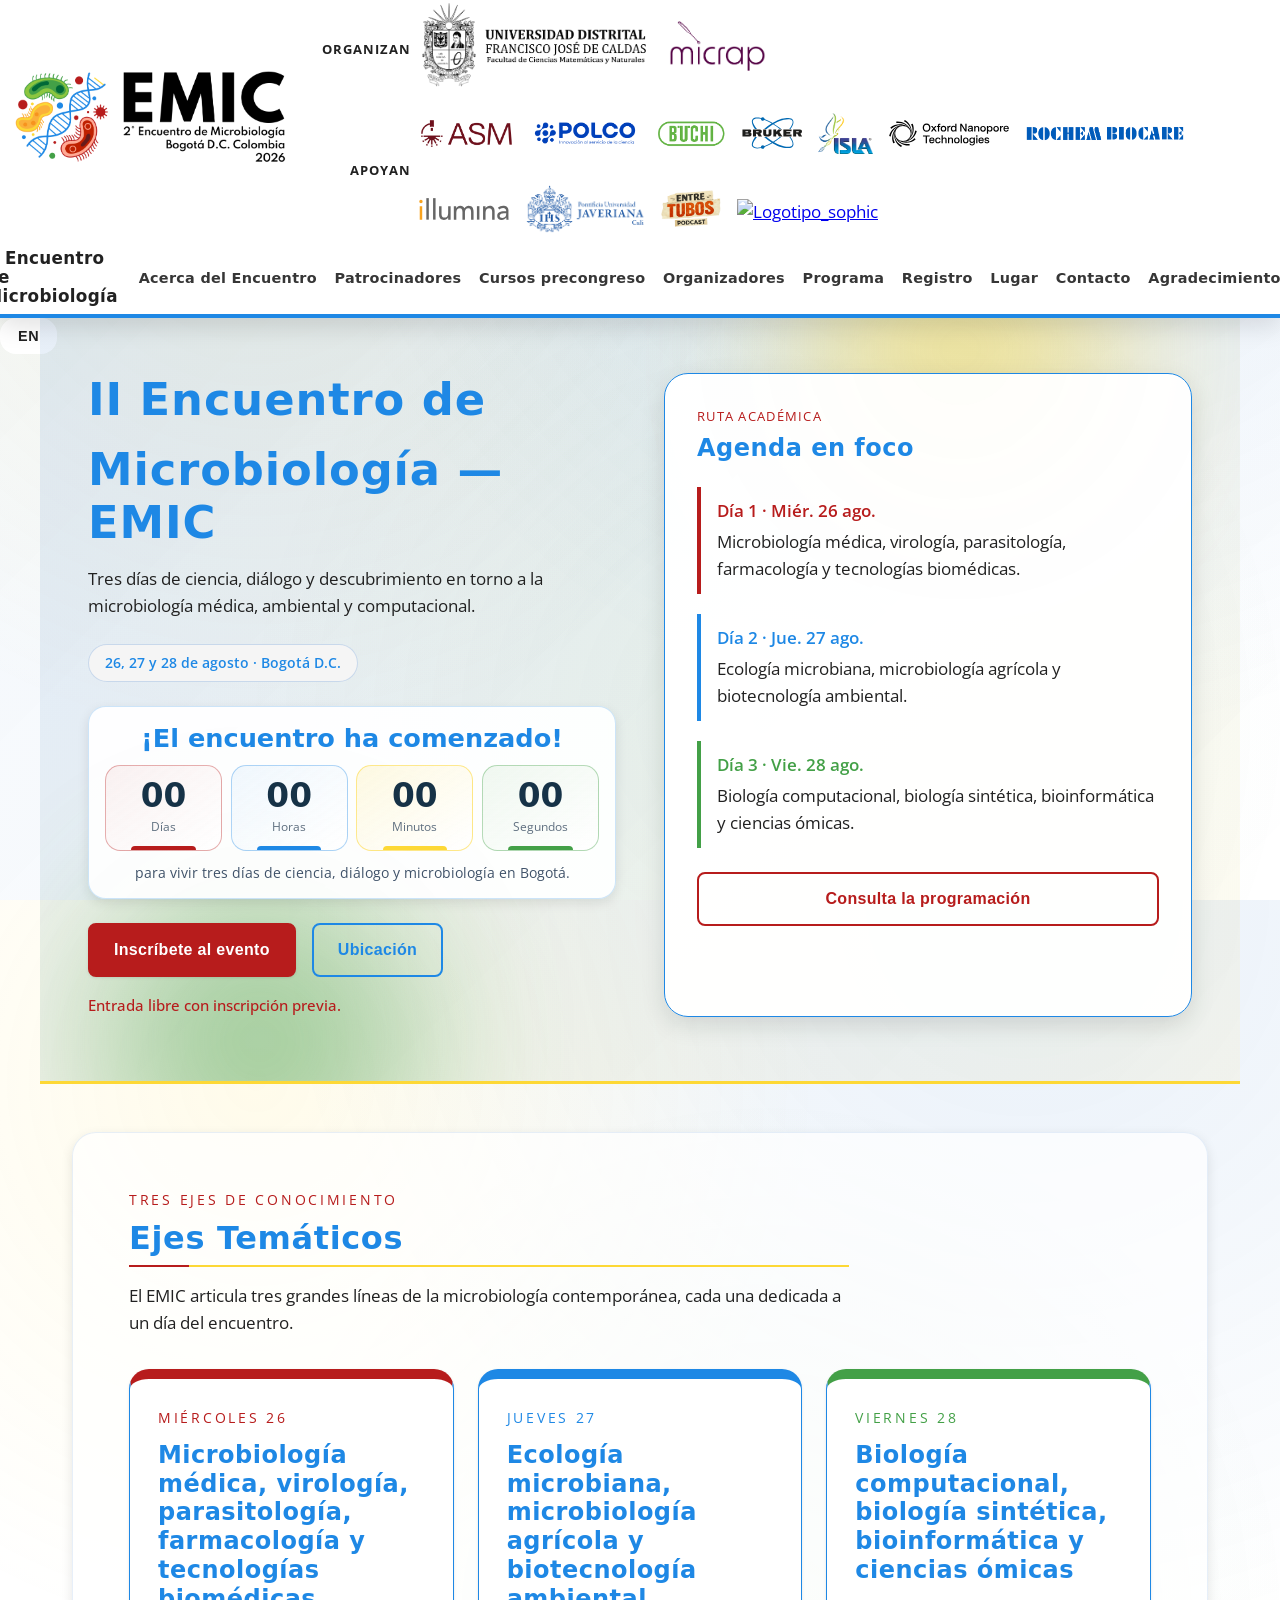
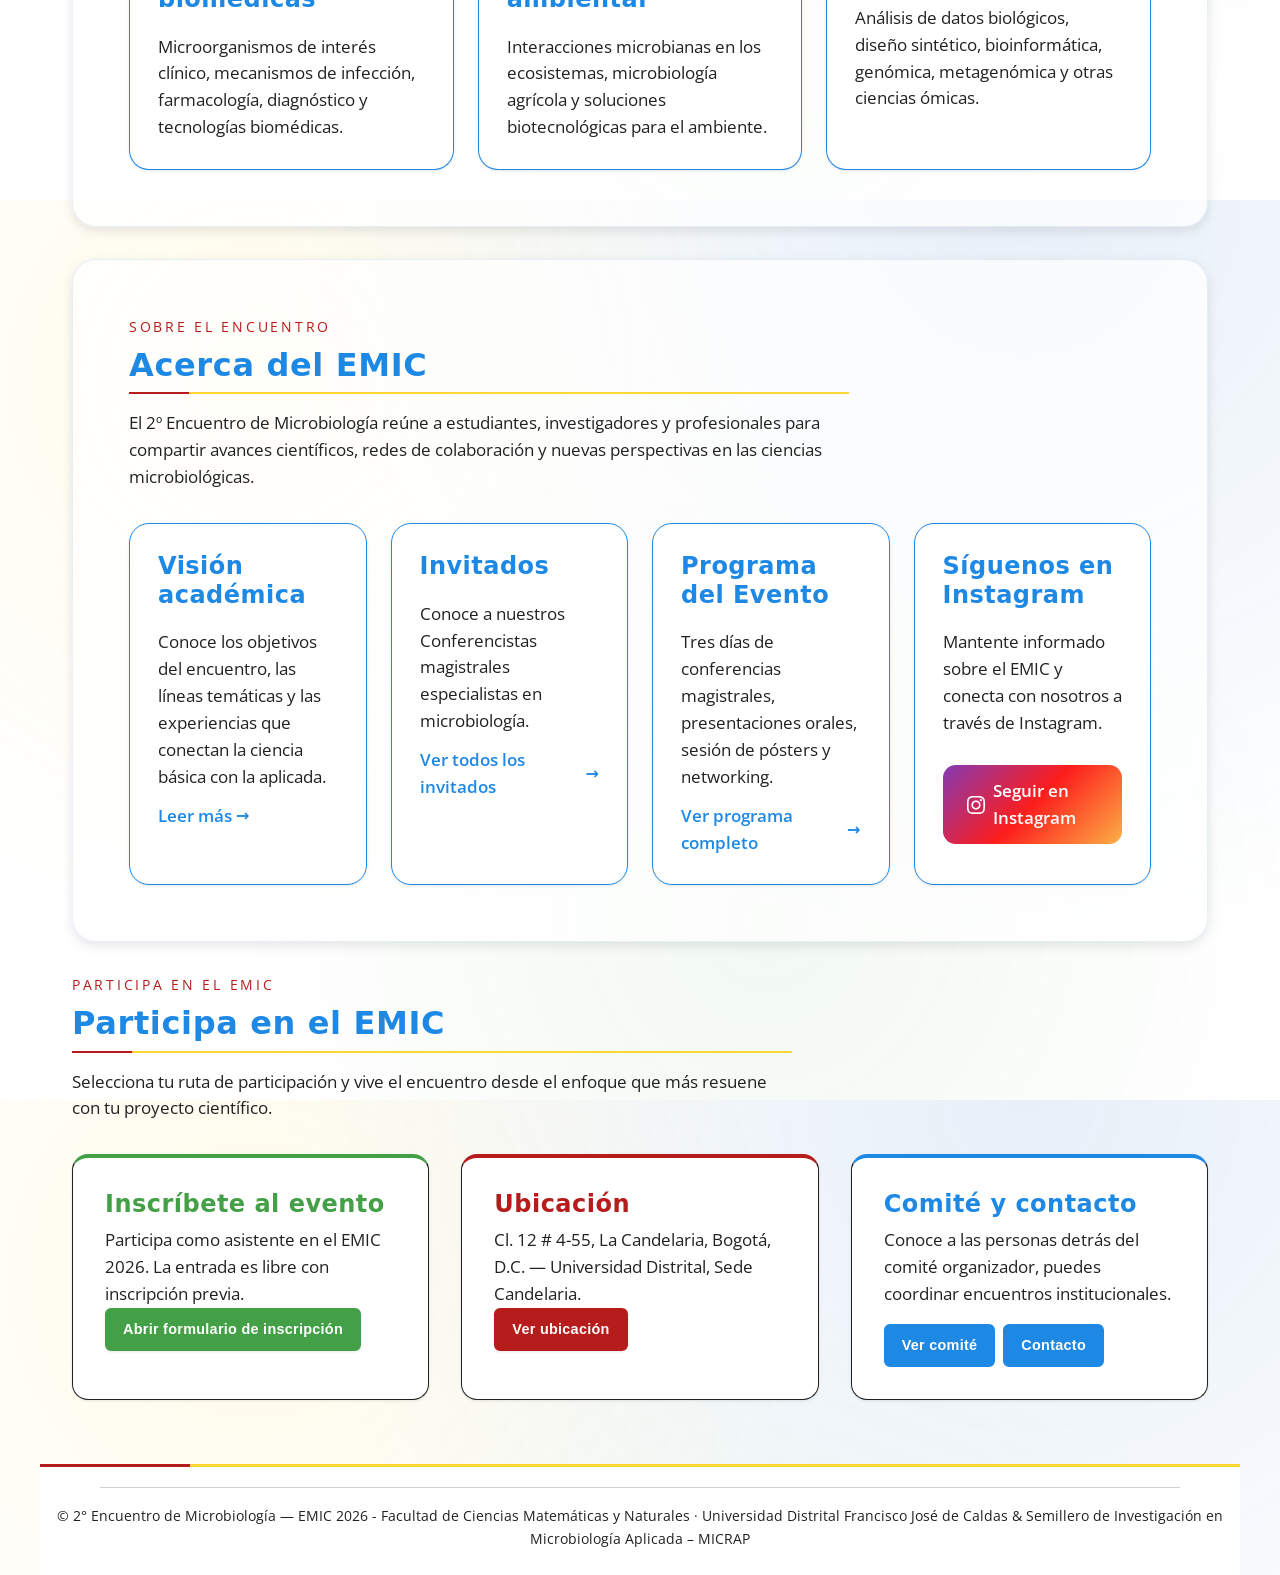
==== commit 86ce9fc1: "Add Sophic logo link to index.html" ====
--- a/docs/index.html
+++ b/docs/index.html
@@ -49,6 +49,7 @@
           <a href="https://www.rochembiocare.com/" target="_blank" rel="noopener noreferrer"><img src="images/illumina.svg" alt="Logotipo_illumina" class="header-logo logo-apoyo" style="width: 90px ;height: auto;"></a>
           <a href="https://www.javerianacali.edu.co/" target="_blank" rel="noopener noreferrer"><img src="images/javeriana" alt="Logotipo_Javeriana" class="header-logo logo-apoyo" style="width: 120px ;height: auto;"></a>
           <a href="https://open.spotify.com/show/5naWOFTRKINfM2EwAotxta?si=c60ed6004af44d29" target="_blank" rel="noopener noreferrer"><img src="images/Logotipo_EntreTubosPodcast.png" alt="Logotipo_EntreTubosPodcast" class="header-logo logo-apoyo" style="width: 60px ;height: auto;"></a>
+          <a href="https://www.sophicol.org/" target="_blank" rel="noopener noreferrer"><img src="images/sophic.png" alt="Logotipo_sophic" class="header-logo logo-apoyo" style="width: 85px ;height: auto;"></a>
 
         </div>
         </div> 
